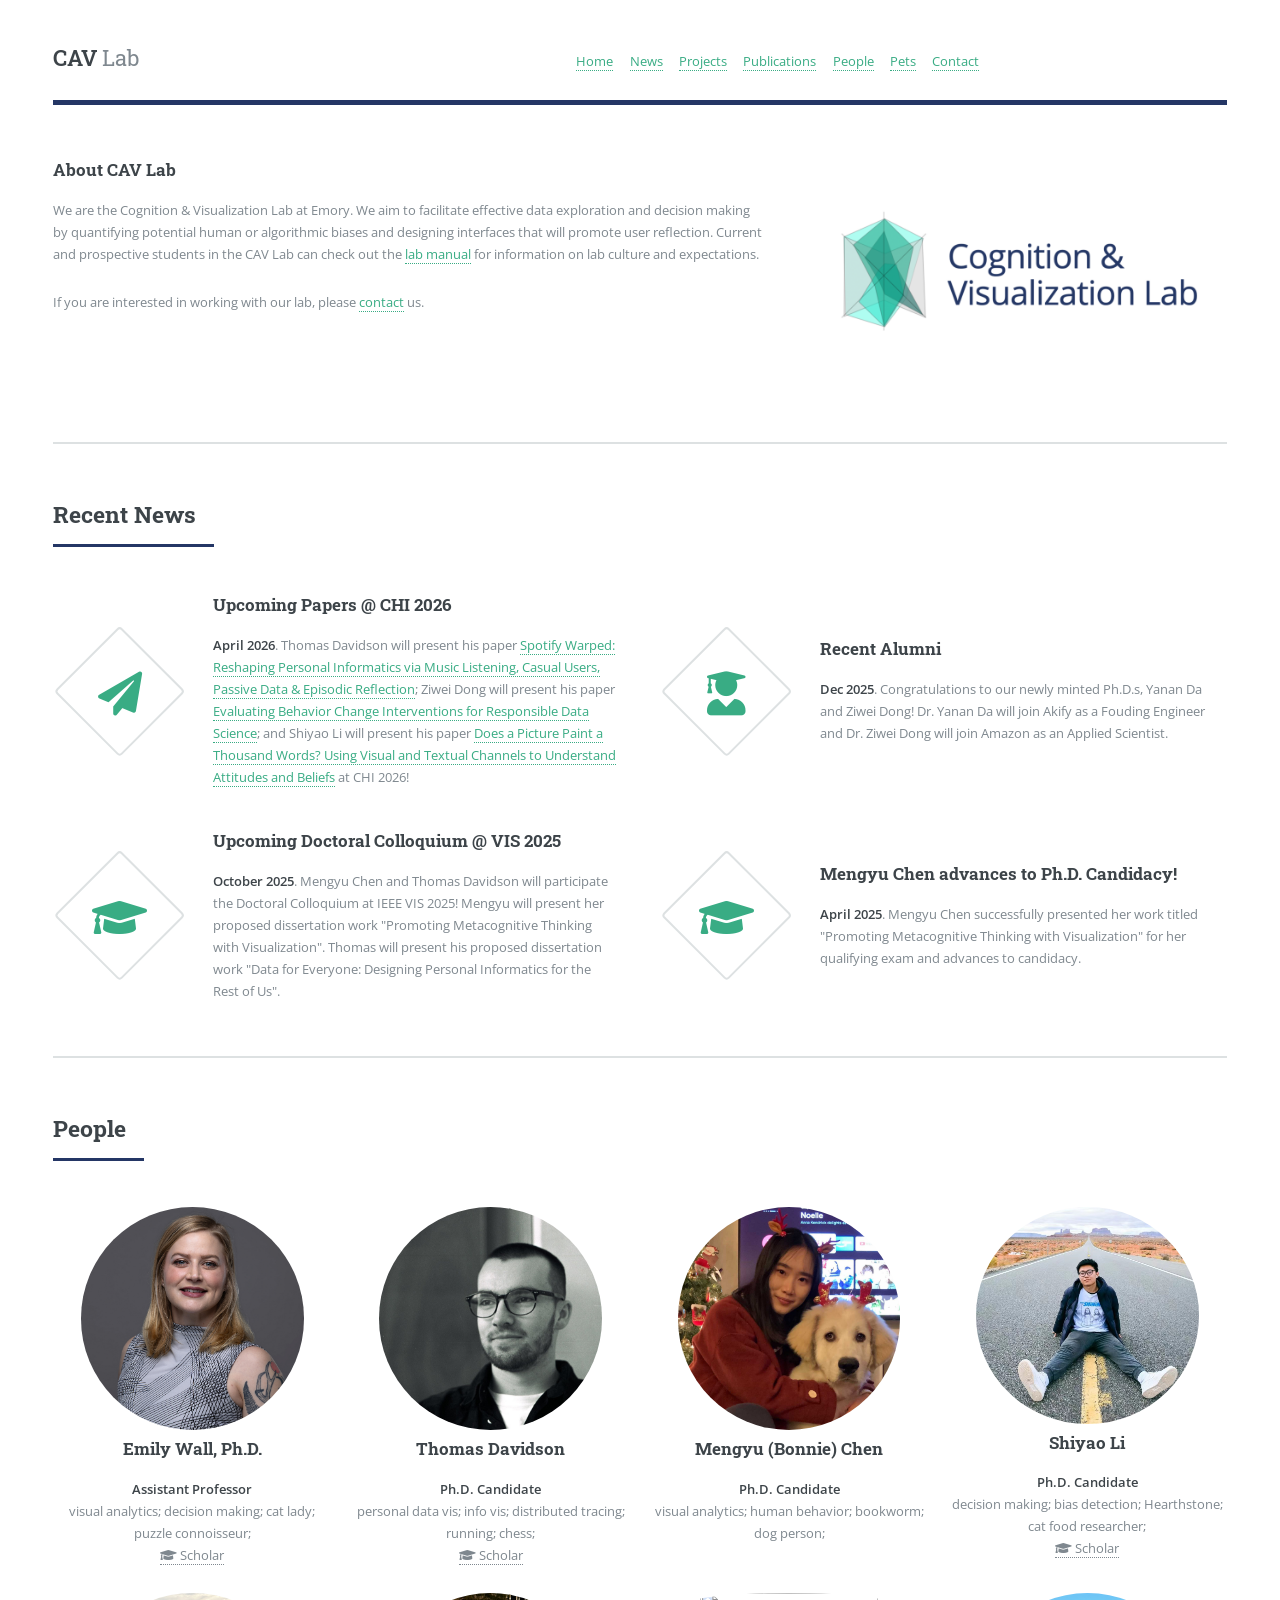
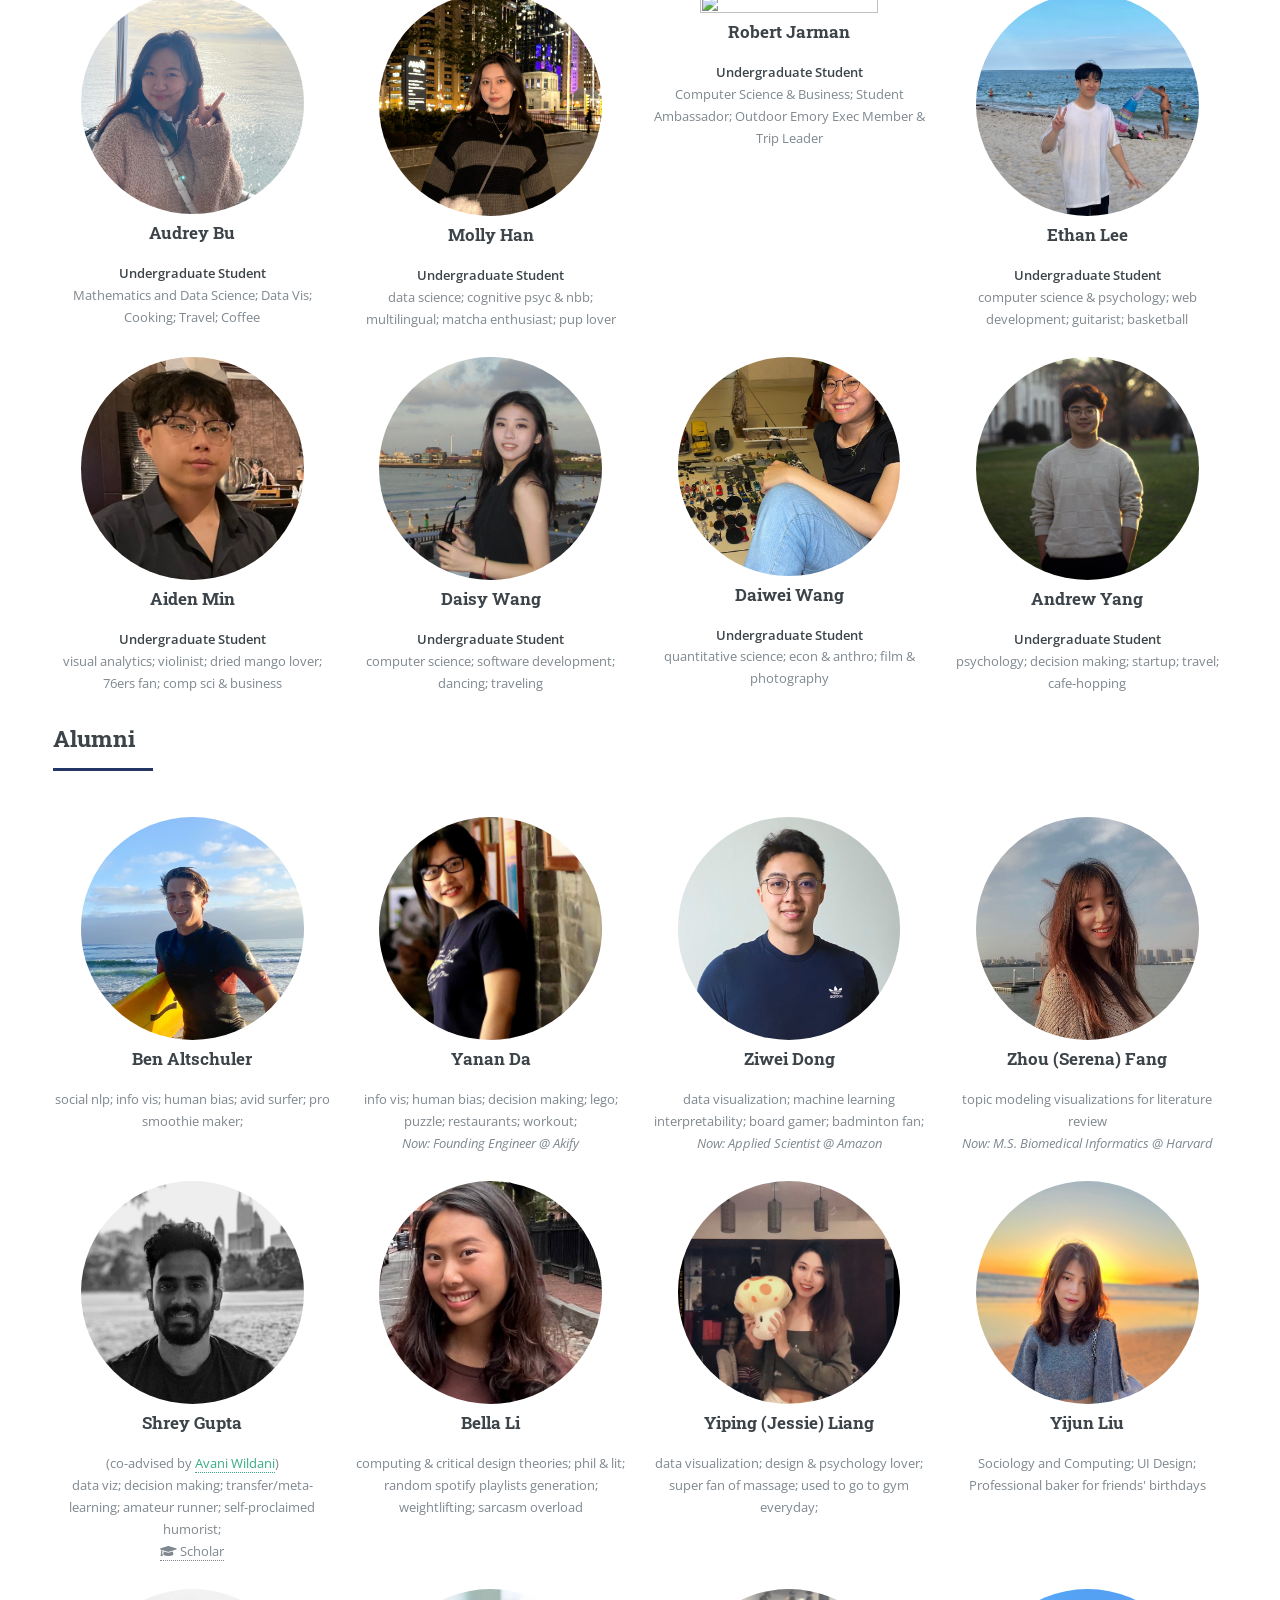
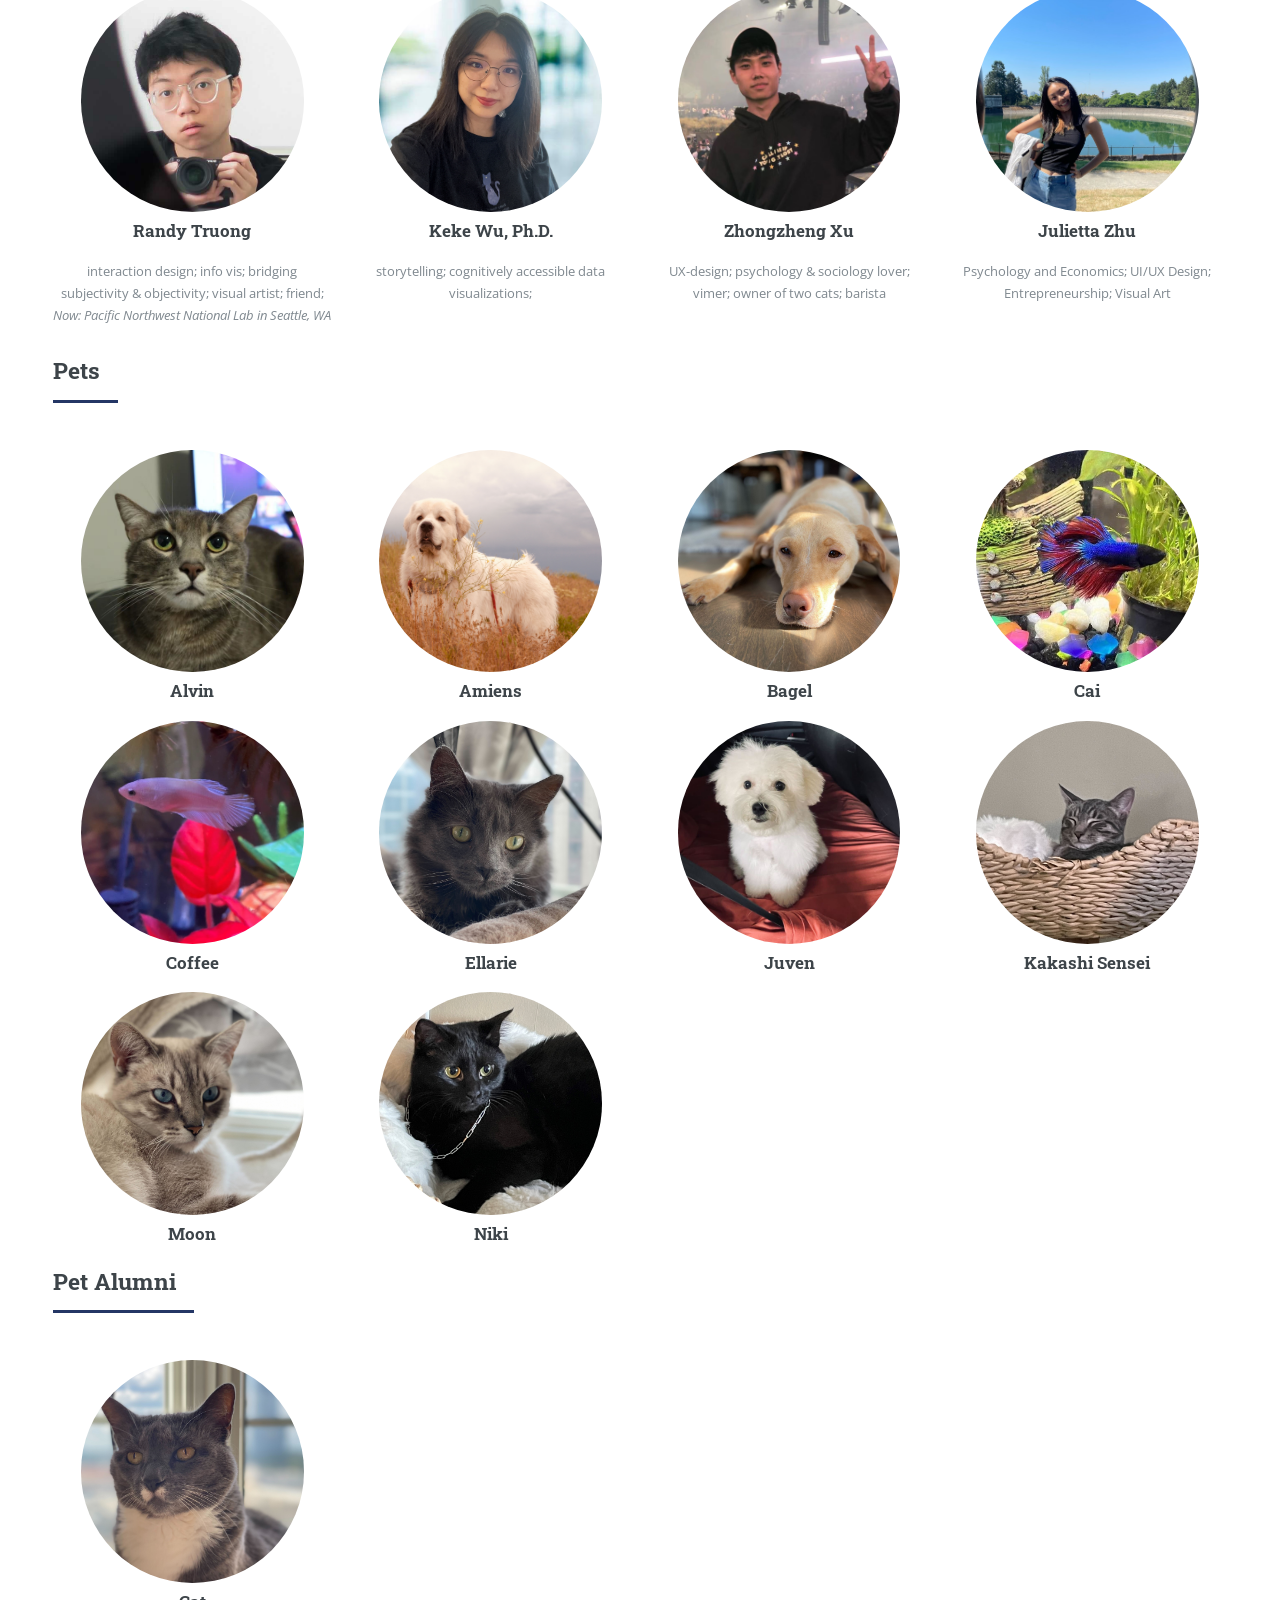
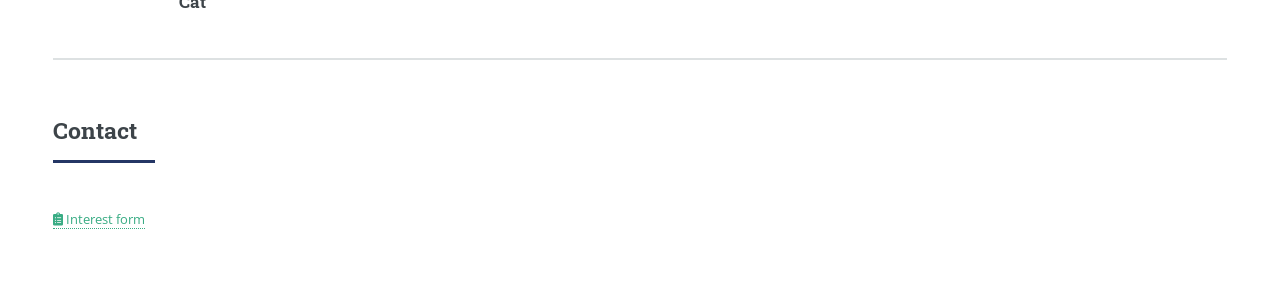
==== index.html @ 0f1957f9 "recent updates" ====
<!DOCTYPE HTML>
<!--
	Editorial by HTML5 UP
	html5up.net | @ajlkn
	Free for personal and commercial use under the CCA 3.0 license (html5up.net/license)
-->
<html>
	<head>
		<script async src="https://www.googletagmanager.com/gtag/js?id=G-MHBBVRYWT8"></script>
		<script>
		  window.dataLayer = window.dataLayer || [];
		  function gtag(){dataLayer.push(arguments);}
		  gtag('js', new Date());

		  gtag('config', 'G-MHBBVRYWT8');
		</script>
		<script>
		!function(t){if(window.ko)return;window.ko=[],["identify","track","removeListeners","open","on","off","qualify","ready"].forEach(function(t){ko[t]=function(){var n=[].slice.call(arguments);return n.unshift(t),ko.push(n),ko}});var n=document.createElement("script");n.async=!0,n.setAttribute("src","https://cdn.getkoala.com/v1/pk_434e294fee033a9db73b88bc42352b293347/sdk.js"),(document.body || document.head).appendChild(n)}();
		</script>
		<title>Cognition and Visualization (CAV) Lab</title>
		<meta charset="utf-8" />
		<meta name="viewport" content="width=device-width, initial-scale=1, user-scalable=no" />
		<link rel="stylesheet" href="assets/css/main.css" /> 
	</head>
	<body class="is-preload">

		<!-- Wrapper -->
			<div id="wrapper">

				<!-- Main -->
					<div id="main">
						<div class="inner">

							<!-- Header -->
								<header id="header">
									<div id="topwrapper2">
										<div><a href="https://cav-lab.github.io" class="logo"><strong>CAV</strong> Lab </a></div>
										<div><ul class="topnav">
											<li><a href="index.html">Home</a></li>
											<li><a href="#news">News</a></li>
											<li><a href="projects.html">Projects</a></li>
											<li><a href="publications.html">Publications</a></li>
											<li><a href="#people">People</a></li>
											<li><a href="#pets">Pets</a></li>
											<li><a href="#contact">Contact</a></li>
										</ul></div>
									</div>
								</header>

							<!-- Banner -->
								<section id="banner">
									<div class="content">
										<header>
											<h3 id="about_me">About CAV Lab</h3>
										</header>
										<p>We are the Cognition & Visualization Lab at Emory. We aim to facilitate effective data exploration and decision making by quantifying potential human or algorithmic biases and designing interfaces that will promote user reflection. Current and prospective students in the CAV Lab can check out the <a href="lab_manual.html">lab manual</a> for information on lab culture and expectations.</p>
										<p>If you are interested in working with our lab, please <a href="#contact">contact</a> us.</p>
										<!--<ul class="actions">
											<li><a href="#" class="button big">Learn More</a></li>
										</ul>-->
									</div>
									<span class="image object">
										<img src="media/images/cav.png" alt="CAV Lab Logo"/>
									</span>
								</section>
								
								<!-- Section -->
								<section>
									<header class="major">
										<h2 id="news">Recent News</h2>
									</header>

									
									<div class="features">

										<article>
											<span class="icon solid fa-paper-plane"></span>
											<div class="content">
												<h3>Upcoming Papers @ CHI 2026</h3>
												<p><b>April 2026</b>. Thomas Davidson will present his paper <a href="media/papers/SpotifyCHI26.pdf">Spotify Warped: Reshaping Personal Informatics via Music Listening, Casual Users, Passive Data & Episodic Reflection</a>; Ziwei Dong will present his paper <a href="media/papers/BCInterventionCHI26.pdf">Evaluating Behavior Change Interventions for Responsible Data Science</a>; and Shiyao Li will present his paper <a href="media/papers/BeliefsCHI26.pdf">Does a Picture Paint a Thousand Words? Using Visual and Textual Channels to Understand Attitudes and Beliefs</a> at CHI 2026!</p>
											</div>
										</article>

										<article>
											<span class="icon solid fa-user-graduate"></span>
											<div class="content">
												<h3>Recent Alumni</h3>
												<p><b>Dec 2025</b>. Congratulations to our newly minted Ph.D.s, Yanan Da and Ziwei Dong! Dr. Yanan Da will join Akify as a Fouding Engineer and Dr. Ziwei Dong will join Amazon as an Applied Scientist.</p>
											</div>
										</article>
							
										<article>
											<span class="icon solid fa-graduation-cap"></span>
											<div class="content">
												<h3>Upcoming Doctoral Colloquium @ VIS 2025</h3>
												<p><b>October 2025</b>. Mengyu Chen and Thomas Davidson will participate the Doctoral Colloquium at IEEE VIS 2025! Mengyu will present her proposed dissertation work "Promoting Metacognitive Thinking with Visualization". Thomas will present his proposed dissertation work "Data for Everyone: Designing Personal Informatics for the Rest of Us".</p>
											</div>
										</article>

										<article>
											<span class="icon solid fa-graduation-cap"></span>
											<div class="content">
												<h3>Mengyu Chen advances to Ph.D. Candidacy!</h3>
												<p><b>April 2025</b>. Mengyu Chen successfully presented her work titled "Promoting Metacognitive Thinking with Visualization" for her qualifying exam and advances to candidacy.</p>
											</div>
										</article>

							

										<!-- <article>
											<span class="icon solid fa-paper-plane"></span>
											<div class="content">
												<h3>Upcoming Paper @ CHI 2025</h3>
												<p><b>April 2025</b>. Mengyu Chen will present her paper <a href="media/papers/MetacognitionCHI25.pdf">A Novel Lens on Metacognition in Visualization</a> and Shiyao Li will present his paper <a href="media/papers/ConfirmationBiasCHI25.pdf">Confirmation Bias: The Double-Edged Sword of Data Facts in Visual Data Communication</a> at CHI 2025!</p>
											</div>
										</article> -->

										<!-- <article></article>
											<span class="icon solid fa-paper-plane"></span>
											<div class="content">
												<h3>Upcoming Papers @ VIS 2024</h3>
												<p><b>October 2024</b>. Mengyu Chen will present her paper <a href="media/papers/DKEVIS24.pdf">Unmasking Dunning-Kruger Effect in Visual Reasoning & Judgment</a> and Zhongzheng Xu will present his paper <a href="media/papers/LLMTasksVISSHORT24.pdf">Exploring the Capability of LLMs in Performing Low-Level Visual Analytic
													Tasks on SVG Data Visualizations</a> at IEEE VIS 2024!</p>
											</div>
										</article> -->

										<!-- <article>
											<span class="icon solid fa-graduation-cap"></span>
											<div class="content">
												<h3>Shiyao Li advances to Ph.D. Candidacy!</h3>
												<p><b>April 2024</b>. Shiyao Li successfully presented his work titled "Does a Picture Paint a Thousand Words? Using Visual and Verbal Channels to Elicit Mental Constructs" for his qualifying exam and advances to candidacy.</p>
											</div>
										</article>

										<article>
											<span class="icon solid fa-award"></span>
											<div class="content">
												<h3>CRA Outstanding Undergraduate Research Awards</h3>
												<p><b>January 2024</b>.								
													Congratulations to Audrey Bu for receiving an honorable mention for the
													<a href="https://cra.org/crn/2024/01/outstanding-undergraduate-research-awards-winners-announcement/">CRA Outstanding Undergraduate Research Awards</a>.
												</p>
												
											</div>
										</article> -->
										<!-- <article>
											<span class="icon solid fa-users"></span>
											<div class="content">
												<h3>Upcoming Panels @ VIS 2023</h3>
												<p><b>October 2023</b>.  <a href="https://emilywall.github.io">Dr. Wall</a> will be participating in two <a href="https://ieeevis.org/year/2023/info/panels">panels</a> at IEEE VIS 2023 in Melbourne. 
													She will be a moderator for the panel <b>Establishing and Thriving in an Academic Career</b> taking place on Wednesday morning, 
													and she will be a panelist for <b>What is a Visual Analytics contribution, and how is it changing?</b> on Wednesday afternoon.
												</p>
												
											</div>
										</article>
										
										<article>
											<span class="icon solid fa-copy"></span>
											<div class="content">
												<h3>Upcoming Paper @ VIS 2023</h3>
												<p><b>October 2023</b>. <a href="https://tjd45.github.io">Thomas Davidson</a> will present his paper <a href="media/papers/DistributedTracingTVCG2023.pdf">A Qualitative Interview Study of Distributed Tracing Visualisation: A Characterisation of Challenges and Opportunities</a>,
													Zhongzheng Xu will present his paper <a href="media/papers/VysicalVIS23.pdf">Let’s Get Vysical: Perceptual Accuracy in Visual & Tactile Encodings</a>,
													and <a href="https://yananda93.github.io/">Yanan Da</a> will present her workshop paper  <a href="media/papers/LORBiasVIS4GOOD23.pdf">Visual Salience to Mitigate Gender Bias in LORs</a>  at IEEE VIS 2023 in Melbourne!
													
											</div>
										</article> -->
										<!-- <article>
											<span class="icon solid fa-paper-plane"></span>
											<div class="content">
												<h3>Poster Presented @ EuroVIS 2023</h3>
												<p><b>June 2023</b>. Project iMuse: Popular Lyrics in Popular Songs a course project from the Information Visualization course was presented at EuroVIS 2023 by Jack Antsey, an Emory undergraduate.</p>
											</div>
										</article> -->
										<!-- <article>
											<span class="icon solid fa-graduation-cap"></span>
											<div class="content">
												<h3>Incoming student!</h3>
												<p><b>August 2023</b>.  <a href="https://tjd45.github.io">Thomas Davidson</a> will join Emory as a Ph.D. student this Fall, transferring from the <a href="https://www.mpi-sws.org">Max Planck Institute for Software Systems</a> in Germany.</p>
											</div>
										</article> -->
										<!-- <article>
											<span class="icon solid fa-copy"></span>
											<div class="content">
												<h3>Upcoming Paper @ EuroVIS 2023</h3>
												<p><b>May 2023</b>. <a href="media/papers/BeliefPersistenceEUROVIS23.pdf">Belief Decay or Persistence? A Mixed-Method Study on Belief Movement Over Time
												</a> will be presented at EuroVIS 2023 after being accepted to the Computer Graphics Forum. Congratulations to Emory student <a href="https://shrey-gupta.github.io/">Shrey Gupta</a> on this collaboration with <a href="https://www.karduni.com/">Alireza Karduni</a> </p>
											</div>
										</article>
										<article>
											<span class="icon solid fa-briefcase"></span>
											<div class="content">
												<h3>Summer Internships</h3>
												<p><b>May 2023</b>.  Good luck to Yanan Da (National Renewable Energy Lab) and Ziwei Dong (Amazon) on their internships over the summer.</p>
											</div>
										</article> -->
										<!-- <article>
											<span class="icon solid fa-graduation-cap"></span>
											<div class="content">
												<h3>Graduating Undergraduates!</h3>
												<p><b>May 2023</b>.  Congratulations to graduating students Ben Altschuler, Randy Truong, and Zhongzheng Xu.</p>
											</div>
										</article> -->
										<!-- <article>
											<span class="icon solid fa-paper-plane"></span>
											<div class="content">
												<h3>Upcoming Paper @ VIS 2023</h3>
												<p><b>March 2023</b>. <a href="media/papers/DistributedTracingTVCG2023.pdf">A Qualitative Interview Study of Distributed Tracing Visualisation: A Characterisation of Challenges and Opportunities</a> will be presented at VIS 2023 by incoming Emory PhD Student and current visiting researcher <a href="https://tjd45.gihub.io">Thomas Davidson</a> after acceptance of this paper with his previous supervisor <a href="https://people.mpi-sws.org/~jcmace/">Jonathan Mace</a> to TVCG.</p>
											</div>
										</article> -->
										<!-- <article>
											<span class="icon solid fa-graduation-cap"></span>
											<div class="content">
												<h3>Incoming student!</h3>
												<p><b>August 2022</b>.  Mengyu (Bonnie) Chen will join Emory as a Ph.D. student this Fall.</p>
											</div>
										</article> -->
										<!-- <article>
											<span class="icon solid fa-graduation-cap"></span>
											<div class="content">
												<h3>Ziwei Dong advances to Ph.D. Candidacy!</h3>
												<p><b>July 2022</b>. Ziwei Dong successfully presented his work titled "PREFAIR: A Visual Analytic Approach to Model Fairness in ML Pre-Processing" for his qualifying exam and advances to candidacy.</p>
											</div>
										</article> -->
										<!-- <article>
											<span class="icon solid fa-paper-plane"></span>
											<div class="content">
												<h3>Upcoming Paper @ EuroVIS 2022</h3>
												<p><b>June 2022</b>. <a href="https://emilywall.github.io/media/papers/VIBEEuroVis22.pdf">VIBE: A Design Space for VIsual Belief Elicitation in Data Journalism</a> will be presented at EuroVIS 2022 by Shambhavi Mahajan, incoming Emory Ph.D. student Bonnie Chen, <a href="https://www.karduni.com">Alireza Karduni (Northwestern)</a>, and <a href="https://pages.cs.wisc.edu/~yeaseulkim/">Yea-Seul Kim (U. Wisconsin)</a>.</p>
											</div>
										</article>
										<article>
											<span class="icon solid fa-graduation-cap"></span>
											<div class="content">
												<h3>Shrey Gupta advances to Ph.D. Candidacy!</h3>
												<p><b>May 2022</b>. Shrey Gupta successfully presented his work titled "Boosting For Regression Transfer via Importance Sampling" for his qualifying exam and advances to candidacy.</p>
											</div>
										</article>
										<article>
											<span class="icon solid fa-graduation-cap"></span>
											<div class="content">
												<h3>Yanan advances to Ph.D. Candidacy!</h3>
												<p><b>April 2022</b>. Yanan Da successfully presented her work titled "RUTABAGA: A Visual Analytic Approach for Bias Aware Graduate Admissions" for her qualifying exam and advances to candidacy.</p>
											</div>
										</article>
										<article>
											<span class="icon solid fa-copy"></span>
											<div class="content">
												<h3>3 Upcoming Papers @ VIS 2021</h3>
												<p><b>October 2021</b>. Three papers to be presented at VIS 2021, including (1) a series of experiments on the effectiveness of interaction traces for mitigating bias (<a href="media/papers/LRGVIS21.pdf">Left, Right, and Gender</a>), (2) the expanded system from those experiments (<a href="media/papers/LumosVIS21.pdf">Lumos</a>), and (3) an interactive transformer-based literature review system (<a href="media/papers/VitaLITyVIS21.pdf">VitaLITy</a>).</p><!-- Play it back <a href="https://youtu.be/LTGzCvhv05M">here</a>.</p>-->
											<!-- </div>
										</article> --> 
										<!--<article>
											<span class="icon solid fa-signal"></span>
											<div class="content">
												<h3>TREX Workshop @ VIS 2021</h3>
												<p><b>October 2021</b>. Returning for the second annual workshop on <a href="https://trexvis.github.io/Workshop2021/index.html">TRust and EXpertise in Visual Analytics (TREX)</a> at <a href="http://ieeevis.org/year/2021/welcome">IEEE VIS</a>. Follow us on Twitter <a href="https://twitter.com/TrexInVIS">@TrexInVIS</a> for the latest!</p
											</div>
										</article>-->
									</div>
								</section>



								<section>
									<div class="content">
										<header class="major">
											<h2 id="people">People</h2>
										</header>
										<div class="row">
											<div class="col-3 col-12-medium">
												<center>
													<img src="media/images/emily.jpg" class="people" alt="" />
													<a href="https://emilywall.github.io"><h3>Emily Wall, Ph.D.</h3></a>
													<p>
														<b>Assistant Professor</b><br>
														visual analytics; decision making; cat lady; puzzle connoisseur;<br>
														<a href="https://scholar.google.com/citations?user=YfcphqMAAAAJ&hl=en" class="chill"><i class="icon fa fa-graduation-cap"></i> Scholar</a>
													</p>
												</center>
											</div>
											<div class="col-3 col-12-medium">
												<center>
													<img src="media/images/thomas.jpg" class="people" alt="" />
													<a href="https://tjd45.github.io"><h3>Thomas Davidson</h3></a>
													<p>
														<b>Ph.D. Candidate</b><br>
														personal data vis; info vis; distributed tracing; running; <a href="https://www.chess.com/member/elephantandlongcastle" target="_blank" rel="noopener noreferrer" style="color:inherit;text-decoration:none;border-bottom:0">ch</a><a href="https://lichess.org/@/tdavidso" target="_blank" rel="noopener noreferrer" style="color:inherit;text-decoration:none;border-bottom:0">ess</a>;<br>
														<a href="https://scholar.google.com/citations?user=e8qR-l8AAAAJ&hl=en" class="chill"><i class="icon fa fa-graduation-cap"></i> Scholar</a>
													</p>
												</center>
											</div>									
											<div class="col-3 col-12-medium">
												<center>
													<img src="media/images/mengyu.jpg" class="people" alt="" />
													<a href=""><h3>Mengyu (Bonnie) Chen</h3></a>
													<p>
														<b>Ph.D. Candidate</b><br>
														visual analytics; human behavior; bookworm; dog person;<br>
														<!--<a href="https://scholar.google.com/citations?user=BItXMD4AAAAJ&hl=en&inst=15365353816232672843" class="chill"><i class="icon fa fa-graduation-cap"></i> Scholar</a>-->
													</p>
												</center>
											</div>
											<div class="col-3 col-12-medium">
												<center>
													<img src="media/images/shiyao.jpg" class="people" alt="" />
													<a href="https://shiyaol.github.io/"><h3>Shiyao Li</h3></a>
													<p>
														<b>Ph.D. Candidate</b><br>
														decision making; bias detection; Hearthstone; cat food researcher;<br>
														<a href="https://scholar.google.com/citations?user=3r3ygUIAAAAJ&hl=en" class="chill"><i class="icon fa fa-graduation-cap"></i> Scholar</a>
													</p>
												</center>
											</div>
											<div class="col-3 col-12-medium">
												<center>
													<img src="media/images/audrey.jpg" class="people" alt="" />
													<a href=""><h3>Audrey Bu</h3></a>
													<p>
														<b>Undergraduate Student</b><br>
														Mathematics and Data Science; Data Vis; Cooking; Travel; Coffee<br>
														
													</p>
												</center>
											</div>
											<div class="col-3 col-12-medium">
												<center>
													<img src="media/images/molly.jpg" class="people" alt="" />
													<a href=""><h3>Molly Han</h3></a>
													<p>
														<b>Undergraduate Student</b><br>
														data science; cognitive psyc & nbb; multilingual; matcha enthusiast; pup lover<br>
														
													</p>
												</center>
											</div>
											<div class="col-3 col-12-medium">
												<center>
													<img src="media/images/robert.jpg" class="people" alt="" />
													<a href=""><h3>Robert Jarman</h3></a>
													<p>
														<b>Undergraduate Student</b><br>
														Computer Science & Business; Student Ambassador; Outdoor Emory Exec Member & Trip Leader<br>
														
													</p>
												</center>
											</div>
											<div class="col-3 col-12-medium">
												<center>
													<img src="media/images/ethan.jpg" class="people" alt="" />
													<a href=""><h3>Ethan Lee</h3></a>
													<p>
														<b>Undergraduate Student</b><br>
														computer science & psychology; web development; guitarist; basketball<br>
														
													</p>
												</center>
											</div>

											<div class="col-3 col-12-medium">
												<center>
													<img src="media/images/aiden.jpg" class="people" alt="" />
													<a href=""><h3>Aiden Min</h3></a>
													<p>
														<b>Undergraduate Student</b><br>
														visual analytics; violinist; dried mango lover; 76ers fan; comp sci & business<br>
														
													</p>
												</center>
											</div>
											<div class="col-3 col-12-medium">
												<center>
													<img src="media/images/daisy.jpg" class="people" alt="" />
													<a href=""><h3>Daisy Wang</h3></a>
													<p>
														<b>Undergraduate Student</b><br>
														computer science; software development; dancing; traveling<br>
														
													</p>
												</center>
											</div>
											<div class="col-3 col-12-medium">
												<center>
													<img src="media/images/daiwei.jpg" class="people" alt="" />
													<a href=""><h3>Daiwei Wang</h3></a>
													<p>
														<b>Undergraduate Student</b><br>
														quantitative science; econ & anthro; film & photography<br>
														
													</p>
												</center>
											</div>
											<div class="col-3 col-12-medium">
												<center>
													<img src="media/images/andrew.png" class="people" alt="" />
													<a href=""><h3>Andrew Yang</h3></a>
													<p>
														<b>Undergraduate Student</b><br>
														psychology; decision making; startup; travel; cafe-hopping<br>
														
													</p>
												</center>
											</div>



											
										</div>
										<header class="major">
											<h2 >Alumni</h2>
										</header>
										
										<div class="row">
											<div class="col-3 col-12-medium">
												<center>
													<img src="media/images/ben.jpg" class="people" alt="" />
													<a href=""><h3>Ben Altschuler</h3></a>
													<p>
														social nlp; info vis; human bias; avid surfer; pro smoothie maker;<br>													</p>
												</center>
											</div>
											<div class="col-3 col-12-medium">
												<center>
													<img src="media/images/yanan.jpg" class="people" alt="" />
													<a href="https://yananda93.github.io/"><h3>Yanan Da</h3></a>
													<p>
														info vis; human bias; decision making; lego; puzzle; restaurants; workout;<br>
														<i>Now: Founding Engineer @ Akify</i>
													</p>
												</center>
											</div>		
											<div class="col-3 col-12-medium">
												<center>
													<img src="media/images/ziwei.jpeg" class="people" alt="" />
													<a href="https://www.linkedin.com/in/ziwei-dong-8867a0152"><h3>Ziwei Dong</h3></a>
													<p>
														data visualization; machine learning interpretability; board gamer; badminton fan;
														<i>Now: Applied Scientist @ Amazon</i>
														<!--<br>
														<a href="https://scholar.google.com/citations?user=YfcphqMAAAAJ&hl=en" class="chill"><i class="icon fa fa-graduation-cap"></i> Scholar</a>-->
													</p>
												</center>
											</div>
											<div class="col-3 col-12-medium">
												<center>
													<img src="media/images/serena.jpg" class="people" alt="" />
													<a href="https://www.linkedin.com/in/serena-fang/"><h3>Zhou (Serena) Fang</h3></a>
													<p>
														<!-- <b>Alumni</b><br> -->
														<!--applications of visualization, NLP, data science; renaissance girl (love dancing, piano, painting, writing);-->
														topic modeling visualizations for literature review<br>
														<i>Now: M.S. Biomedical Informatics @ Harvard</i>
														<!--<a href="https://scholar.google.com/citations?user=BItXMD4AAAAJ&hl=en&inst=15365353816232672843" class="chill"><i class="icon fa fa-graduation-cap"></i> Scholar</a>-->
													</p>
												</center>
											</div>
											<div class="col-3 col-12-medium">
												<center>
													<img src="media/images/shrey.jpeg" class="people" alt="" />
													<a href="https://shrey-gupta.github.io/"><h3>Shrey Gupta</h3></a>
													<p>
														<!-- <b>Ph.D. Candidate</b><br> -->
														(co-advised by <a href="http://www.mathcs.emory.edu/~avani/">Avani Wildani</a>)<br>
														data viz; decision making; transfer/meta-learning; amateur runner; self-proclaimed humorist;<br>
														<a href="https://scholar.google.com/citations?user=BItXMD4AAAAJ&hl=en&inst=15365353816232672843" class="chill"><i class="icon fa fa-graduation-cap"></i> Scholar</a>
													</p>
												</center>
											</div>
											<div class="col-3 col-12-medium">
												<center>
													<img src="media/images/bella.jpg" class="people" alt="" />
													<a href=""><h3>Bella Li</h3></a>
													<p>
														computing & critical design theories; phil & lit; random spotify playlists generation; weightlifting; sarcasm overload<br>
														
													</p>
												</center>
											</div>
											<div class="col-3 col-12-medium">
												<center>
													<img src="media/images/jessie.jpg" class="people" alt="" />
													<a href=""><h3>Yiping (Jessie) Liang</h3></a>
													<p>
														<!-- <b>Undergraduate Student</b><br> -->
														data visualization; design & psychology lover; super fan of massage; used to go to gym everyday;<br>
														<!--<a href="https://scholar.google.com/citations?user=BItXMD4AAAAJ&hl=en&inst=15365353816232672843" class="chill"><i class="icon fa fa-graduation-cap"></i> Scholar</a>-->
													</p>
												</center>
											</div>
											<div class="col-3 col-12-medium">
												<center>
													<img src="media/images/yijun.jpg" class="people" alt="" />
													<a href=""><h3>Yijun Liu</h3></a>
													<p>								
														Sociology and Computing; UI Design; Professional baker for friends' birthdays<br>
													</p>
												</center>
											</div>




											<div class="col-3 col-12-medium">
												<center>
													<img src="media/images/randy.jpg" class="people" alt="" />
													<a href=""><h3>Randy Truong</h3></a>
													<p>
														interaction design; info vis; bridging subjectivity & objectivity; visual artist; friend;<br>
														<i>Now: Pacific Northwest National Lab in Seattle, WA</i>
														<!--<a href="https://scholar.google.com/citations?user=BItXMD4AAAAJ&hl=en&inst=15365353816232672843" class="chill"><i class="icon fa fa-graduation-cap"></i> Scholar</a>-->
													</p>
												</center>
											</div>
											<div class="col-3 col-12-medium">
												<center>
													<img src="media/images/keke.png" class="people" alt="" />
													<a href="https://www.kekewu.me/"><h3>Keke Wu, Ph.D.</h3></a>
													<p>
														storytelling; cognitively accessible data visualizations;
														<br>
													</p>
												</center>
											</div>
											<div class="col-3 col-12-medium">
												<center>
													<img src="media/images/zhongzheng.jpg" class="people" alt="" />
													<a href=""><h3>Zhongzheng Xu</h3></a>
													<p>
														UX-design; psychology & sociology lover; vimer; owner of two cats; barista<br>
														<!--<a href="https://scholar.google.com/citations?user=BItXMD4AAAAJ&hl=en&inst=15365353816232672843" class="chill"><i class="icon fa fa-graduation-cap"></i> Scholar</a>-->
													</p>
												</center>
											</div>
											<div class="col-3 col-12-medium">
												<center>
													<img src="media/images/julietta.jpg" class="people" alt="" />
													<a href=""><h3>Julietta Zhu</h3></a>
													<p>
														Psychology and Economics; UI/UX Design; Entrepreneurship; Visual Art<br>
														
													</p>
												</center>
											</div>
										</div>
										
										<header class="major">
											<h2 id="pets">Pets</h2>
										</header>
										<div class="row">
											<div class="col-3 col-12-medium">
												<center>
													<img src="media/images/alvin.jpg" class="people" alt="" 
													     style="cursor:pointer;"
														 title="This is Alvin! You can always find me near my food or on my way to food &#128526"
													/>
												    <h3>Alvin</h3></a>
												</center>
											</div>
											<div class="col-3 col-12-medium">
												<center>
													<img src="media/images/amiens.jpg" class="people" alt="" 
														 style="cursor:pointer;"
														 title="Hello from Amiens! My human name me after a French city name, Amiens, where they met and fell in love. My birthday is July 14th which is also French National Day. I'm a gentleman, never lost my temper even if I found cattish Juven stolen my food!"
													/>
												    <h3>Amiens</h3>
												</center>
											</div>
											<div class="col-3 col-12-medium">
												<center>
													<img src="media/images/bagel.jpg" class="people" alt="" />
												    <h3>Bagel</h3>
												</center>
											</div>
											<div class="col-3 col-12-medium">
												<center>
													<img src="media/images/cai.jpg" class="people" alt="" 
														 style="cursor:pointer;"
														 title="Hi! My name is Shan Cai but I go by Cai mostly. I am a full moon betta fish and just a few month old in human years. Unlike my sister Coffee, I am a picky eater who only chew on smaller pellets and rather stay hungry than eating anything larger than my mouth."
													/>
												    <h3>Cai</h3>
												</center>
											</div>										
											<div class="col-3 col-12-medium">
												<center>
													<img src="media/images/coffee.jpg" class="people" alt="" 
														 style="cursor:pointer;"
														 title="Hi this is coffee! I am a betta fish who was mistaken as a boy as a fry but grow into a strong girl now. I love to interact with human whenever they pass my tank and I will nibble on any food that is floating on the surface. I am younger than my brother Cai but I eat two times more daily. I believe I'll out grow him soon >_•"
													/>
												    <h3>Coffee</h3>
												</center>
											</div>
											<div class="col-3 col-12-medium">
												<center>
													<img src="media/images/ellarie.jpg" class="people" alt="" />
												    <h3>Ellarie</h3>
												</center>
											</div>
											<div class="col-3 col-12-medium">
												<center>
													<img src="media/images/juven.jpg" class="people" alt="" 
														 style="cursor:pointer;"
														 title="Hi, I'm Juven (June-eleven, the date my human got married). I'm a big fan of parkour and food. You can always find me near my brother Amiens's food bowl. I swear I didn't steal his food!"
													/>
												    <h3>Juven</h3>
												</center>
											</div>
											<div class="col-3 col-12-medium">
												<center>
													<img src="media/images/kakashi_sensei.jpg" class="people" alt="" />
												    <h3>Kakashi Sensei</h3>
												</center>
											</div>
											<div class="col-3 col-12-medium">
												<center>
													<img src="media/images/moon.jpg" class="people" alt="" />
												    <h3>Moon</h3>
												</center>
											</div>
											<div class="col-3 col-12-medium">
												<center>
													<img src="media/images/niki.jpg" class="people" alt="" />
												    <h3>Niki</h3>
												</center>
											</div>
										</div>

										<header class="major">
											<h2 id="pet alumni">Pet Alumni</h2>
										</header>
										<div class = "row">
											<div class="col-3 col-12-medium">
												<center>
													<img src="media/images/cat.jpg" class="people" alt="" />
												    <h3>Cat</h3>
												</center>
											</div>
										</div>
									</div>
								</section>



								<section>
									<header class="major">
										<h2 id="contact">Contact</h2>
									</header>
									
									<p><a href="https://forms.gle/nzp3r6pnr4xa1Xwu6"><i class="icon fa fa-clipboard-list"></i>  Interest form</a></p>
								</section>

						</div>
					</div>

			</div>

		<!-- Scripts -->
			<script src="assets/js/jquery.min.js"></script>
			<script src="assets/js/browser.min.js"></script>
			<script src="assets/js/breakpoints.min.js"></script>
			<script src="assets/js/util.js"></script>
			<script src="assets/js/main.js"></script>

	</body>
</html>
---- assets/css/main.css ----
@import url(fontawesome-all.min.css);
@import url("https://fonts.googleapis.com/css?family=Open+Sans:400,600,400italic,600italic|Roboto+Slab:400,700");
/*
	Editorial by HTML5 UP
	html5up.net | @ajlkn
	Free for personal and commercial use under the CCA 3.0 license (html5up.net/license)
*/
html, body, div, span, applet, object,
iframe, h1, h2, h3, h4, h5, h6, p, blockquote,
pre, a, abbr, acronym, address, big, cite,
code, del, dfn, em, img, ins, kbd, q, s, samp,
small, strike, strong, sub, sup, tt, var, b,
u, i, center, dl, dt, dd, ol, ul, li, fieldset,
form, label, legend, table, caption, tbody,
tfoot, thead, tr, th, td, article, aside,
canvas, details, embed, figure, figcaption,
footer, header, hgroup, menu, nav, output, ruby,
section, summary, time, mark, audio, video {
  margin: 0;
  padding: 0;
  border: 0;
  font-size: 100%;
  font: inherit;
  vertical-align: baseline; }

article, aside, details, figcaption, figure,
footer, header, hgroup, menu, nav, section {
  display: block; }

body {
  line-height: 1; }

ol, ul {
  list-style: none; }

.filename {
  background-color: lightgrey;
  padding: 4px;
  font-family: "Courier New";
  color: black;
}

.label-break {
  background-color: #5cb85c;
}

.label-hw {
  background-color: #d9534f;
}

.label-group {
  background-color: #f0ad4e;
}

.label-none {
  background-color: gray;
}

.label-opt {
  background-color: #5c5cb8;
}

.label-flex {
  background-color: #0493f2;
}

.label {
  display: inline;
  padding: .2em .6em .3em;
  font-size: 75%;
  font-weight: 700;
  line-height: 1;
  color: #fff;
  text-align: center;
  white-space: nowrap;
  vertical-align: baseline;
  border-radius: .25em;
}

blockquote, q {
  quotes: none; }
  blockquote:before, blockquote:after, q:before, q:after {
    content: '';
    content: none; }

table {
  border-collapse: collapse;
  border-spacing: 0; }

body {
  -webkit-text-size-adjust: none; }

.unsure {
  color: red;
  font-weight: bold;
}

mark {
  background-color: transparent;
  color: inherit; }

input::-moz-focus-inner {
  border: 0;
  padding: 0; }

input, select, textarea {
  -moz-appearance: none;
  -webkit-appearance: none;
  -ms-appearance: none;
  appearance: none; }

/* Basic */
@-ms-viewport {
  width: device-width; }

body {
  -ms-overflow-style: scrollbar; }

@media screen and (max-width: 480px) {
  html, body {
    min-width: 320px; } }

html {
  box-sizing: border-box; }

*, *:before, *:after {
  box-sizing: inherit; }

body {
  background: #ffffff; }
  body.is-preload *, body.is-preload *:before, body.is-preload *:after, body.is-resizing *, body.is-resizing *:before, body.is-resizing *:after {
    -moz-animation: none !important;
    -webkit-animation: none !important;
    -ms-animation: none !important;
    animation: none !important;
    -moz-transition: none !important;
    -webkit-transition: none !important;
    -ms-transition: none !important;
    transition: none !important; }

.gallery {
  position: relative;
  width: 30%;
  height: 30%;
}

.gallery button {
  position: absolute;
  left: -1em;
  bottom: -1em;
}

.gallery img {
      float: right;
      max-height: 30%;
      -moz-object-fit: contain;
      -webkit-object-fit: contain;
      -ms-object-fit: contain;
      object-fit: contain;
      -moz-object-position: center;
      -webkit-object-position: center;
      -ms-object-position: center;
      object-position: center;
      max-width: 30%; }

.people {
  box-sizing: border-box;
  max-width: 100%;
  max-height: 100%;
  width: 80%;
  height: 80%;
  border-radius: 50%;
 }

 .required {
  color: red;
  font-style: italic;
 }

 .optional, .updated {
  color: blue;
  font-style: italic;
 }

/* Type */
body, input, select, textarea {
  color: #7f888f;
  font-family: "Open Sans", sans-serif;
  font-size: 13pt;
  font-weight: 400;
  line-height: 1.65; }
  @media screen and (max-width: 1680px) {
    body, input, select, textarea {
      font-size: 11pt; } }
  @media screen and (max-width: 1280px) {
    body, input, select, textarea {
      font-size: 10pt; } }
  @media screen and (max-width: 360px) {
    body, input, select, textarea {
      font-size: 9pt; } }

a {
  -moz-transition: color 0.2s ease-in-out, border-bottom-color 0.2s ease-in-out;
  -webkit-transition: color 0.2s ease-in-out, border-bottom-color 0.2s ease-in-out;
  -ms-transition: color 0.2s ease-in-out, border-bottom-color 0.2s ease-in-out;
  transition: color 0.2s ease-in-out, border-bottom-color 0.2s ease-in-out;
  border-bottom: dotted 1px;
  color: #39ac84;
  text-decoration: none; }
  a:hover {
    border-bottom-color: #39ac84;
    color: #39ac84 !important; }
    a:hover strong {
      color: inherit; }

.chill {
  -moz-transition: color 0.2s ease-in-out, border-bottom-color 0.2s ease-in-out;
  -webkit-transition: color 0.2s ease-in-out, border-bottom-color 0.2s ease-in-out;
  -ms-transition: color 0.2s ease-in-out, border-bottom-color 0.2s ease-in-out;
  transition: color 0.2s ease-in-out, border-bottom-color 0.2s ease-in-out;
  border-bottom: dotted 1px;
  color: #7f888f;
  text-decoration: none; }
  a:hover {
    border-bottom-color: #39ac84;
    color: #39ac84 !important; }
    a:hover strong {
      color: #39ac84; }      

strong, b {
  color: #3d4449;
  font-weight: 600; }

em, i {
  font-style: italic; }

p {
  margin: 0 0 2em 0; }

h1, h2, h3, h4, h5, h6 {
  color: #3d4449;
  font-family: "Roboto Slab", serif;
  font-weight: 700;
  line-height: 1.5;
  margin: 0 0 1em 0; }
  h1 a, h2 a, h3 a, h4 a, h5 a, h6 a {
    color: inherit;
    text-decoration: none;
    border-bottom: 0; }

h1 {
  font-size: 4em;
  margin: 0 0 0.5em 0;
  line-height: 1.3; }

h2 {
  font-size: 1.75em; }

h3 {
  font-size: 1.25em; }

h4 {
  font-size: 1.1em; }

h5 {
  font-size: 0.9em; }

h6 {
  font-size: 0.7em; }

@media screen and (max-width: 1680px) {
  h1 {
    font-size: 3.5em; } }

@media screen and (max-width: 980px) {
  h1 {
    font-size: 3.25em; } }

@media screen and (max-width: 736px) {
  h1 {
    font-size: 2em;
    line-height: 1.4; }
  h2 {
    font-size: 1.5em; } }

sub {
  font-size: 0.8em;
  position: relative;
  top: 0.5em; }

sup {
  font-size: 0.8em;
  position: relative;
  top: -0.5em; }

blockquote {
  border-left: solid 3px rgba(210, 215, 217, 0.75);
  font-style: italic;
  margin: 0 0 2em 0;
  padding: 0.5em 0 0.5em 2em; }

code {
  background: rgba(230, 235, 237, 0.25);
  border-radius: 0.375em;
  border: solid 1px rgba(210, 215, 217, 0.75);
  font-family: "Courier New", monospace;
  font-size: 0.9em;
  margin: 0 0.25em;
  padding: 0.25em 0.65em; }

pre {
  -webkit-overflow-scrolling: touch;
  font-family: "Courier New", monospace;
  font-size: 0.9em;
  margin: 0 0 2em 0; }
  pre code {
    display: block;
    line-height: 1.75;
    padding: 1em 1.5em;
    overflow-x: auto; }

hr {
  border: 0;
  border-bottom: solid 2px rgba(210, 215, 217, 0.75);
  margin: 1em 0; }
  hr.major {
    margin: 2em 0; }
  hr.minor {
    border-bottom: solid 1px rgba(210, 215, 217, 0.75);
    margin: 1em 1em;
  }

.align-left {
  text-align: left; }

.align-center {
  text-align: center; }

.align-right {
  text-align: right; }

/* Row */
.row {
  display: flex;
  flex-wrap: wrap;
  box-sizing: border-box;
  align-items: stretch; }
  .row > * {
    box-sizing: border-box; }
  .row.gtr-uniform > * > :last-child {
    margin-bottom: 0; }
  .row.aln-left {
    justify-content: flex-start; }
  .row.aln-center {
    justify-content: center; }
  .row.aln-right {
    justify-content: flex-end; }
  .row.aln-top {
    align-items: flex-start; }
  .row.aln-middle {
    align-items: center; }
  .row.aln-bottom {
    align-items: flex-end; }
  .row > .imp {
    order: -1; }
  .row > .col-1 {
    width: 8.33333%; }
  .row > .off-1 {
    margin-left: 8.33333%; }
  .row > .col-2 {
    width: 16.66667%; }
  .row > .off-2 {
    margin-left: 16.66667%; }
  .row > .col-3 {
    width: 25%; }
  .row > .off-3 {
    margin-left: 25%; }
  .row > .col-4 {
    width: 33.33333%; }
  .row > .off-4 {
    margin-left: 33.33333%; }
  .row > .col-5 {
    width: 41.66667%; }
  .row > .off-5 {
    margin-left: 41.66667%; }
  .row > .col-6 {
    width: 50%; }
  .row > .off-6 {
    margin-left: 50%; }
  .row > .col-7 {
    width: 58.33333%; }
  .row > .off-7 {
    margin-left: 58.33333%; }
  .row > .col-8 {
    width: 66.66667%; }
  .row > .off-8 {
    margin-left: 66.66667%; }
  .row > .col-9 {
    width: 75%; }
  .row > .off-9 {
    margin-left: 75%; }
  .row > .col-10 {
    width: 83.33333%; }
  .row > .off-10 {
    margin-left: 83.33333%; }
  .row > .col-11 {
    width: 91.66667%; }
  .row > .off-11 {
    margin-left: 91.66667%; }
  .row > .col-12 {
    width: 100%; }
  .row > .off-12 {
    margin-left: 100%; }
  .row.gtr-0 {
    margin-top: 0;
    margin-left: 0em; }
    .row.gtr-0 > * {
      padding: 0 0 0 0em; }
    .row.gtr-0.gtr-uniform {
      margin-top: 0em; }
      .row.gtr-0.gtr-uniform > * {
        padding-top: 0em; }
  .row.gtr-25 {
    margin-top: 0;
    margin-left: -0.375em; }
    .row.gtr-25 > * {
      padding: 0 0 0 0.375em; }
    .row.gtr-25.gtr-uniform {
      margin-top: -0.375em; }
      .row.gtr-25.gtr-uniform > * {
        padding-top: 0.375em; }
  .row.gtr-50 {
    margin-top: 0;
    margin-left: -0.75em; }
    .row.gtr-50 > * {
      padding: 0 0 0 0.75em; }
    .row.gtr-50.gtr-uniform {
      margin-top: -0.75em; }
      .row.gtr-50.gtr-uniform > * {
        padding-top: 0.75em; }
  .row {
    margin-top: 0;
    margin-left: -1.5em; }
    .row > * {
      padding: 0 0 0 1.5em; }
    .row.gtr-uniform {
      margin-top: -1.5em; }
      .row.gtr-uniform > * {
        padding-top: 1.5em; }
  .row.gtr-150 {
    margin-top: 0;
    margin-left: -2.25em; }
    .row.gtr-150 > * {
      padding: 0 0 0 2.25em; }
    .row.gtr-150.gtr-uniform {
      margin-top: -2.25em; }
      .row.gtr-150.gtr-uniform > * {
        padding-top: 2.25em; }
  .row.gtr-200 {
    margin-top: 0;
    margin-left: -3em; }
    .row.gtr-200 > * {
      padding: 0 0 0 3em; }
    .row.gtr-200.gtr-uniform {
      margin-top: -3em; }
      .row.gtr-200.gtr-uniform > * {
        padding-top: 3em; }
  @media screen and (max-width: 1680px) {
    .row {
      display: flex;
      flex-wrap: wrap;
      box-sizing: border-box;
      align-items: stretch; }
      .row > * {
        box-sizing: border-box; }
      .row.gtr-uniform > * > :last-child {
        margin-bottom: 0; }
      .row.aln-left {
        justify-content: flex-start; }
      .row.aln-center {
        justify-content: center; }
      .row.aln-right {
        justify-content: flex-end; }
      .row.aln-top {
        align-items: flex-start; }
      .row.aln-middle {
        align-items: center; }
      .row.aln-bottom {
        align-items: flex-end; }
      .row > .imp-xlarge {
        order: -1; }
      .row > .col-1-xlarge {
        width: 8.33333%; }
      .row > .off-1-xlarge {
        margin-left: 8.33333%; }
      .row > .col-2-xlarge {
        width: 16.66667%; }
      .row > .off-2-xlarge {
        margin-left: 16.66667%; }
      .row > .col-3-xlarge {
        width: 25%; }
      .row > .off-3-xlarge {
        margin-left: 25%; }
      .row > .col-4-xlarge {
        width: 33.33333%; }
      .row > .off-4-xlarge {
        margin-left: 33.33333%; }
      .row > .col-5-xlarge {
        width: 41.66667%; }
      .row > .off-5-xlarge {
        margin-left: 41.66667%; }
      .row > .col-6-xlarge {
        width: 50%; }
      .row > .off-6-xlarge {
        margin-left: 50%; }
      .row > .col-7-xlarge {
        width: 58.33333%; }
      .row > .off-7-xlarge {
        margin-left: 58.33333%; }
      .row > .col-8-xlarge {
        width: 66.66667%; }
      .row > .off-8-xlarge {
        margin-left: 66.66667%; }
      .row > .col-9-xlarge {
        width: 75%; }
      .row > .off-9-xlarge {
        margin-left: 75%; }
      .row > .col-10-xlarge {
        width: 83.33333%; }
      .row > .off-10-xlarge {
        margin-left: 83.33333%; }
      .row > .col-11-xlarge {
        width: 91.66667%; }
      .row > .off-11-xlarge {
        margin-left: 91.66667%; }
      .row > .col-12-xlarge {
        width: 100%; }
      .row > .off-12-xlarge {
        margin-left: 100%; }
      .row.gtr-0 {
        margin-top: 0;
        margin-left: 0em; }
        .row.gtr-0 > * {
          padding: 0 0 0 0em; }
        .row.gtr-0.gtr-uniform {
          margin-top: 0em; }
          .row.gtr-0.gtr-uniform > * {
            padding-top: 0em; }
      .row.gtr-25 {
        margin-top: 0;
        margin-left: -0.375em; }
        .row.gtr-25 > * {
          padding: 0 0 0 0.375em; }
        .row.gtr-25.gtr-uniform {
          margin-top: -0.375em; }
          .row.gtr-25.gtr-uniform > * {
            padding-top: 0.375em; }
      .row.gtr-50 {
        margin-top: 0;
        margin-left: -0.75em; }
        .row.gtr-50 > * {
          padding: 0 0 0 0.75em; }
        .row.gtr-50.gtr-uniform {
          margin-top: -0.75em; }
          .row.gtr-50.gtr-uniform > * {
            padding-top: 0.75em; }
      .row {
        margin-top: 0;
        margin-left: -1.5em; }
        .row > * {
          padding: 0 0 0 1.5em; }
        .row.gtr-uniform {
          margin-top: -1.5em; }
          .row.gtr-uniform > * {
            padding-top: 1.5em; }
      .row.gtr-150 {
        margin-top: 0;
        margin-left: -2.25em; }
        .row.gtr-150 > * {
          padding: 0 0 0 2.25em; }
        .row.gtr-150.gtr-uniform {
          margin-top: -2.25em; }
          .row.gtr-150.gtr-uniform > * {
            padding-top: 2.25em; }
      .row.gtr-200 {
        margin-top: 0;
        margin-left: -3em; }
        .row.gtr-200 > * {
          padding: 0 0 0 3em; }
        .row.gtr-200.gtr-uniform {
          margin-top: -3em; }
          .row.gtr-200.gtr-uniform > * {
            padding-top: 3em; } }
  @media screen and (max-width: 1280px) {
    .row {
      display: flex;
      flex-wrap: wrap;
      box-sizing: border-box;
      align-items: stretch; }
      .row > * {
        box-sizing: border-box; }
      .row.gtr-uniform > * > :last-child {
        margin-bottom: 0; }
      .row.aln-left {
        justify-content: flex-start; }
      .row.aln-center {
        justify-content: center; }
      .row.aln-right {
        justify-content: flex-end; }
      .row.aln-top {
        align-items: flex-start; }
      .row.aln-middle {
        align-items: center; }
      .row.aln-bottom {
        align-items: flex-end; }
      .row > .imp-large {
        order: -1; }
      .row > .col-1-large {
        width: 8.33333%; }
      .row > .off-1-large {
        margin-left: 8.33333%; }
      .row > .col-2-large {
        width: 16.66667%; }
      .row > .off-2-large {
        margin-left: 16.66667%; }
      .row > .col-3-large {
        width: 25%; }
      .row > .off-3-large {
        margin-left: 25%; }
      .row > .col-4-large {
        width: 33.33333%; }
      .row > .off-4-large {
        margin-left: 33.33333%; }
      .row > .col-5-large {
        width: 41.66667%; }
      .row > .off-5-large {
        margin-left: 41.66667%; }
      .row > .col-6-large {
        width: 50%; }
      .row > .off-6-large {
        margin-left: 50%; }
      .row > .col-7-large {
        width: 58.33333%; }
      .row > .off-7-large {
        margin-left: 58.33333%; }
      .row > .col-8-large {
        width: 66.66667%; }
      .row > .off-8-large {
        margin-left: 66.66667%; }
      .row > .col-9-large {
        width: 75%; }
      .row > .off-9-large {
        margin-left: 75%; }
      .row > .col-10-large {
        width: 83.33333%; }
      .row > .off-10-large {
        margin-left: 83.33333%; }
      .row > .col-11-large {
        width: 91.66667%; }
      .row > .off-11-large {
        margin-left: 91.66667%; }
      .row > .col-12-large {
        width: 100%; }
      .row > .off-12-large {
        margin-left: 100%; }
      .row.gtr-0 {
        margin-top: 0;
        margin-left: 0em; }
        .row.gtr-0 > * {
          padding: 0 0 0 0em; }
        .row.gtr-0.gtr-uniform {
          margin-top: 0em; }
          .row.gtr-0.gtr-uniform > * {
            padding-top: 0em; }
      .row.gtr-25 {
        margin-top: 0;
        margin-left: -0.375em; }
        .row.gtr-25 > * {
          padding: 0 0 0 0.375em; }
        .row.gtr-25.gtr-uniform {
          margin-top: -0.375em; }
          .row.gtr-25.gtr-uniform > * {
            padding-top: 0.375em; }
      .row.gtr-50 {
        margin-top: 0;
        margin-left: -0.75em; }
        .row.gtr-50 > * {
          padding: 0 0 0 0.75em; }
        .row.gtr-50.gtr-uniform {
          margin-top: -0.75em; }
          .row.gtr-50.gtr-uniform > * {
            padding-top: 0.75em; }
      .row {
        margin-top: 0;
        margin-left: -1.5em; }
        .row > * {
          padding: 0 0 0 1.5em; }
        .row.gtr-uniform {
          margin-top: -1.5em; }
          .row.gtr-uniform > * {
            padding-top: 1.5em; }
      .row.gtr-150 {
        margin-top: 0;
        margin-left: -2.25em; }
        .row.gtr-150 > * {
          padding: 0 0 0 2.25em; }
        .row.gtr-150.gtr-uniform {
          margin-top: -2.25em; }
          .row.gtr-150.gtr-uniform > * {
            padding-top: 2.25em; }
      .row.gtr-200 {
        margin-top: 0;
        margin-left: -3em; }
        .row.gtr-200 > * {
          padding: 0 0 0 3em; }
        .row.gtr-200.gtr-uniform {
          margin-top: -3em; }
          .row.gtr-200.gtr-uniform > * {
            padding-top: 3em; } }
  @media screen and (max-width: 980px) {
    .row {
      display: flex;
      flex-wrap: wrap;
      box-sizing: border-box;
      align-items: stretch; }
      .row > * {
        box-sizing: border-box; }
      .row.gtr-uniform > * > :last-child {
        margin-bottom: 0; }
      .row.aln-left {
        justify-content: flex-start; }
      .row.aln-center {
        justify-content: center; }
      .row.aln-right {
        justify-content: flex-end; }
      .row.aln-top {
        align-items: flex-start; }
      .row.aln-middle {
        align-items: center; }
      .row.aln-bottom {
        align-items: flex-end; }
      .row > .imp-medium {
        order: -1; }
      .row > .col-1-medium {
        width: 8.33333%; }
      .row > .off-1-medium {
        margin-left: 8.33333%; }
      .row > .col-2-medium {
        width: 16.66667%; }
      .row > .off-2-medium {
        margin-left: 16.66667%; }
      .row > .col-3-medium {
        width: 25%; }
      .row > .off-3-medium {
        margin-left: 25%; }
      .row > .col-4-medium {
        width: 33.33333%; }
      .row > .off-4-medium {
        margin-left: 33.33333%; }
      .row > .col-5-medium {
        width: 41.66667%; }
      .row > .off-5-medium {
        margin-left: 41.66667%; }
      .row > .col-6-medium {
        width: 50%; }
      .row > .off-6-medium {
        margin-left: 50%; }
      .row > .col-7-medium {
        width: 58.33333%; }
      .row > .off-7-medium {
        margin-left: 58.33333%; }
      .row > .col-8-medium {
        width: 66.66667%; }
      .row > .off-8-medium {
        margin-left: 66.66667%; }
      .row > .col-9-medium {
        width: 75%; }
      .row > .off-9-medium {
        margin-left: 75%; }
      .row > .col-10-medium {
        width: 83.33333%; }
      .row > .off-10-medium {
        margin-left: 83.33333%; }
      .row > .col-11-medium {
        width: 91.66667%; }
      .row > .off-11-medium {
        margin-left: 91.66667%; }
      .row > .col-12-medium {
        width: 100%; }
      .row > .off-12-medium {
        margin-left: 100%; }
      .row.gtr-0 {
        margin-top: 0;
        margin-left: 0em; }
        .row.gtr-0 > * {
          padding: 0 0 0 0em; }
        .row.gtr-0.gtr-uniform {
          margin-top: 0em; }
          .row.gtr-0.gtr-uniform > * {
            padding-top: 0em; }
      .row.gtr-25 {
        margin-top: 0;
        margin-left: -0.375em; }
        .row.gtr-25 > * {
          padding: 0 0 0 0.375em; }
        .row.gtr-25.gtr-uniform {
          margin-top: -0.375em; }
          .row.gtr-25.gtr-uniform > * {
            padding-top: 0.375em; }
      .row.gtr-50 {
        margin-top: 0;
        margin-left: -0.75em; }
        .row.gtr-50 > * {
          padding: 0 0 0 0.75em; }
        .row.gtr-50.gtr-uniform {
          margin-top: -0.75em; }
          .row.gtr-50.gtr-uniform > * {
            padding-top: 0.75em; }
      .row {
        margin-top: 0;
        margin-left: -1.5em; }
        .row > * {
          padding: 0 0 0 1.5em; }
        .row.gtr-uniform {
          margin-top: -1.5em; }
          .row.gtr-uniform > * {
            padding-top: 1.5em; }
      .row.gtr-150 {
        margin-top: 0;
        margin-left: -2.25em; }
        .row.gtr-150 > * {
          padding: 0 0 0 2.25em; }
        .row.gtr-150.gtr-uniform {
          margin-top: -2.25em; }
          .row.gtr-150.gtr-uniform > * {
            padding-top: 2.25em; }
      .row.gtr-200 {
        margin-top: 0;
        margin-left: -3em; }
        .row.gtr-200 > * {
          padding: 0 0 0 3em; }
        .row.gtr-200.gtr-uniform {
          margin-top: -3em; }
          .row.gtr-200.gtr-uniform > * {
            padding-top: 3em; } }
  @media screen and (max-width: 736px) {
    .row {
      display: flex;
      flex-wrap: wrap;
      box-sizing: border-box;
      align-items: stretch; }
      .row > * {
        box-sizing: border-box; }
      .row.gtr-uniform > * > :last-child {
        margin-bottom: 0; }
      .row.aln-left {
        justify-content: flex-start; }
      .row.aln-center {
        justify-content: center; }
      .row.aln-right {
        justify-content: flex-end; }
      .row.aln-top {
        align-items: flex-start; }
      .row.aln-middle {
        align-items: center; }
      .row.aln-bottom {
        align-items: flex-end; }
      .row > .imp-small {
        order: -1; }
      .row > .col-1-small {
        width: 8.33333%; }
      .row > .off-1-small {
        margin-left: 8.33333%; }
      .row > .col-2-small {
        width: 16.66667%; }
      .row > .off-2-small {
        margin-left: 16.66667%; }
      .row > .col-3-small {
        width: 25%; }
      .row > .off-3-small {
        margin-left: 25%; }
      .row > .col-4-small {
        width: 33.33333%; }
      .row > .off-4-small {
        margin-left: 33.33333%; }
      .row > .col-5-small {
        width: 41.66667%; }
      .row > .off-5-small {
        margin-left: 41.66667%; }
      .row > .col-6-small {
        width: 50%; }
      .row > .off-6-small {
        margin-left: 50%; }
      .row > .col-7-small {
        width: 58.33333%; }
      .row > .off-7-small {
        margin-left: 58.33333%; }
      .row > .col-8-small {
        width: 66.66667%; }
      .row > .off-8-small {
        margin-left: 66.66667%; }
      .row > .col-9-small {
        width: 75%; }
      .row > .off-9-small {
        margin-left: 75%; }
      .row > .col-10-small {
        width: 83.33333%; }
      .row > .off-10-small {
        margin-left: 83.33333%; }
      .row > .col-11-small {
        width: 91.66667%; }
      .row > .off-11-small {
        margin-left: 91.66667%; }
      .row > .col-12-small {
        width: 100%; }
      .row > .off-12-small {
        margin-left: 100%; }
      .row.gtr-0 {
        margin-top: 0;
        margin-left: 0em; }
        .row.gtr-0 > * {
          padding: 0 0 0 0em; }
        .row.gtr-0.gtr-uniform {
          margin-top: 0em; }
          .row.gtr-0.gtr-uniform > * {
            padding-top: 0em; }
      .row.gtr-25 {
        margin-top: 0;
        margin-left: -0.375em; }
        .row.gtr-25 > * {
          padding: 0 0 0 0.375em; }
        .row.gtr-25.gtr-uniform {
          margin-top: -0.375em; }
          .row.gtr-25.gtr-uniform > * {
            padding-top: 0.375em; }
      .row.gtr-50 {
        margin-top: 0;
        margin-left: -0.75em; }
        .row.gtr-50 > * {
          padding: 0 0 0 0.75em; }
        .row.gtr-50.gtr-uniform {
          margin-top: -0.75em; }
          .row.gtr-50.gtr-uniform > * {
            padding-top: 0.75em; }
      .row {
        margin-top: 0;
        margin-left: -1.5em; }
        .row > * {
          padding: 0 0 0 1.5em; }
        .row.gtr-uniform {
          margin-top: -1.5em; }
          .row.gtr-uniform > * {
            padding-top: 1.5em; }
      .row.gtr-150 {
        margin-top: 0;
        margin-left: -2.25em; }
        .row.gtr-150 > * {
          padding: 0 0 0 2.25em; }
        .row.gtr-150.gtr-uniform {
          margin-top: -2.25em; }
          .row.gtr-150.gtr-uniform > * {
            padding-top: 2.25em; }
      .row.gtr-200 {
        margin-top: 0;
        margin-left: -3em; }
        .row.gtr-200 > * {
          padding: 0 0 0 3em; }
        .row.gtr-200.gtr-uniform {
          margin-top: -3em; }
          .row.gtr-200.gtr-uniform > * {
            padding-top: 3em; } }
  @media screen and (max-width: 480px) {
    .row {
      display: flex;
      flex-wrap: wrap;
      box-sizing: border-box;
      align-items: stretch; }
      .row > * {
        box-sizing: border-box; }
      .row.gtr-uniform > * > :last-child {
        margin-bottom: 0; }
      .row.aln-left {
        justify-content: flex-start; }
      .row.aln-center {
        justify-content: center; }
      .row.aln-right {
        justify-content: flex-end; }
      .row.aln-top {
        align-items: flex-start; }
      .row.aln-middle {
        align-items: center; }
      .row.aln-bottom {
        align-items: flex-end; }
      .row > .imp-xsmall {
        order: -1; }
      .row > .col-1-xsmall {
        width: 8.33333%; }
      .row > .off-1-xsmall {
        margin-left: 8.33333%; }
      .row > .col-2-xsmall {
        width: 16.66667%; }
      .row > .off-2-xsmall {
        margin-left: 16.66667%; }
      .row > .col-3-xsmall {
        width: 25%; }
      .row > .off-3-xsmall {
        margin-left: 25%; }
      .row > .col-4-xsmall {
        width: 33.33333%; }
      .row > .off-4-xsmall {
        margin-left: 33.33333%; }
      .row > .col-5-xsmall {
        width: 41.66667%; }
      .row > .off-5-xsmall {
        margin-left: 41.66667%; }
      .row > .col-6-xsmall {
        width: 50%; }
      .row > .off-6-xsmall {
        margin-left: 50%; }
      .row > .col-7-xsmall {
        width: 58.33333%; }
      .row > .off-7-xsmall {
        margin-left: 58.33333%; }
      .row > .col-8-xsmall {
        width: 66.66667%; }
      .row > .off-8-xsmall {
        margin-left: 66.66667%; }
      .row > .col-9-xsmall {
        width: 75%; }
      .row > .off-9-xsmall {
        margin-left: 75%; }
      .row > .col-10-xsmall {
        width: 83.33333%; }
      .row > .off-10-xsmall {
        margin-left: 83.33333%; }
      .row > .col-11-xsmall {
        width: 91.66667%; }
      .row > .off-11-xsmall {
        margin-left: 91.66667%; }
      .row > .col-12-xsmall {
        width: 100%; }
      .row > .off-12-xsmall {
        margin-left: 100%; }
      .row.gtr-0 {
        margin-top: 0;
        margin-left: 0em; }
        .row.gtr-0 > * {
          padding: 0 0 0 0em; }
        .row.gtr-0.gtr-uniform {
          margin-top: 0em; }
          .row.gtr-0.gtr-uniform > * {
            padding-top: 0em; }
      .row.gtr-25 {
        margin-top: 0;
        margin-left: -0.375em; }
        .row.gtr-25 > * {
          padding: 0 0 0 0.375em; }
        .row.gtr-25.gtr-uniform {
          margin-top: -0.375em; }
          .row.gtr-25.gtr-uniform > * {
            padding-top: 0.375em; }
      .row.gtr-50 {
        margin-top: 0;
        margin-left: -0.75em; }
        .row.gtr-50 > * {
          padding: 0 0 0 0.75em; }
        .row.gtr-50.gtr-uniform {
          margin-top: -0.75em; }
          .row.gtr-50.gtr-uniform > * {
            padding-top: 0.75em; }
      .row {
        margin-top: 0;
        margin-left: -1.5em; }
        .row > * {
          padding: 0 0 0 1.5em; }
        .row.gtr-uniform {
          margin-top: -1.5em; }
          .row.gtr-uniform > * {
            padding-top: 1.5em; }
      .row.gtr-150 {
        margin-top: 0;
        margin-left: -2.25em; }
        .row.gtr-150 > * {
          padding: 0 0 0 2.25em; }
        .row.gtr-150.gtr-uniform {
          margin-top: -2.25em; }
          .row.gtr-150.gtr-uniform > * {
            padding-top: 2.25em; }
      .row.gtr-200 {
        margin-top: 0;
        margin-left: -3em; }
        .row.gtr-200 > * {
          padding: 0 0 0 3em; }
        .row.gtr-200.gtr-uniform {
          margin-top: -3em; }
          .row.gtr-200.gtr-uniform > * {
            padding-top: 3em; } }

/* Section/Article */
section.special, article.special {
  text-align: center; }

td.cvdate {
  padding-right: 0;
  font-size: 0.8em;
  width: 12%;
}

td.cvitem {
  padding-left: 0;
  width: 88%;
}

span.cvdescription {
  color: #C0C0C0;
}

section.cv {
  display: block;
  padding-right: 15%;
  padding-left: 15%;
}

div.cv {
  display: block;
}

@media screen and (max-width: 1680px) {
  #main > .cv {
    padding: 0 5em 0.1em 5em ; }
    #main > .inner > section {
      padding: 5em 0 3em 0 ; } }
@media screen and (max-width: 1280px) {
  #main > .cv {
    padding: 0 4em 0.1em 4em ; }
    #main > .cv > section {
      padding: 4em 0 2em 0 ; } }
@media screen and (max-width: 736px) {
  #main > .cv {
    padding: 0 2em 0.1em 2em ; }
    #main > .cv > section {
      padding: 3em 0 1em 0 ; } }

header p {
  font-family: "Roboto Slab", serif;
  font-size: 0.85em;
  font-weight: 400;
  letter-spacing: 0.075em;
  margin-top: -0.5em;
  text-transform: uppercase; }

header.major > :last-child {
  border-bottom: solid 3px #243665;
  display: inline-block;
  margin: 0 0 2em 0;
  padding: 0 0.75em 0.5em 0; }

header.main > :last-child {
  margin: 0 0 1em 0; }

/* Form */
form {
  margin: 0 0 2em 0; }

label {
  color: #3d4449;
  display: block;
  font-size: 0.9em;
  font-weight: 600;
  margin: 0 0 1em 0; }

input[type="text"],
input[type="password"],
input[type="email"],
input[type="tel"],
input[type="search"],
input[type="url"],
select,
textarea {
  -moz-appearance: none;
  -webkit-appearance: none;
  -ms-appearance: none;
  appearance: none;
  background: #ffffff;
  border-radius: 0.375em;
  border: none;
  border: solid 1px rgba(210, 215, 217, 0.75);
  color: inherit;
  display: block;
  outline: 0;
  padding: 0 1em;
  text-decoration: none;
  width: 100%; }
  input[type="text"]:invalid,
  input[type="password"]:invalid,
  input[type="email"]:invalid,
  input[type="tel"]:invalid,
  input[type="search"]:invalid,
  input[type="url"]:invalid,
  select:invalid,
  textarea:invalid {
    box-shadow: none; }
  input[type="text"]:focus,
  input[type="password"]:focus,
  input[type="email"]:focus,
  input[type="tel"]:focus,
  input[type="search"]:focus,
  input[type="url"]:focus,
  select:focus,
  textarea:focus {
    border-color: #243665;
    box-shadow: 0 0 0 1px #243665; }

select {
  background-image: url("data:image/svg+xml;charset=utf8,%3Csvg xmlns='http://www.w3.org/2000/svg' width='40' height='40' preserveAspectRatio='none' viewBox='0 0 40 40'%3E%3Cpath d='M9.4,12.3l10.4,10.4l10.4-10.4c0.2-0.2,0.5-0.4,0.9-0.4c0.3,0,0.6,0.1,0.9,0.4l3.3,3.3c0.2,0.2,0.4,0.5,0.4,0.9 c0,0.4-0.1,0.6-0.4,0.9L20.7,31.9c-0.2,0.2-0.5,0.4-0.9,0.4c-0.3,0-0.6-0.1-0.9-0.4L4.3,17.3c-0.2-0.2-0.4-0.5-0.4-0.9 c0-0.4,0.1-0.6,0.4-0.9l3.3-3.3c0.2-0.2,0.5-0.4,0.9-0.4S9.1,12.1,9.4,12.3z' fill='rgba(210, 215, 217, 0.75)' /%3E%3C/svg%3E");
  background-size: 1.25em;
  background-repeat: no-repeat;
  background-position: calc(100% - 1em) center;
  height: 2.75em;
  padding-right: 2.75em;
  text-overflow: ellipsis; }
  select option {
    color: #3d4449;
    background: #ffffff; }
  select:focus::-ms-value {
    background-color: transparent; }
  select::-ms-expand {
    display: none; }

input[type="text"],
input[type="password"],
input[type="email"],
input[type="tel"],
input[type="search"],
input[type="url"],
select {
  height: 2.75em; }

textarea {
  padding: 0.75em 1em; }

input[type="checkbox"],
input[type="radio"] {
  -moz-appearance: none;
  -webkit-appearance: none;
  -ms-appearance: none;
  appearance: none;
  display: block;
  float: left;
  margin-right: -2em;
  opacity: 0;
  width: 1em;
  z-index: -1; }
  input[type="checkbox"] + label,
  input[type="radio"] + label {
    text-decoration: none;
    color: #7f888f;
    cursor: pointer;
    display: inline-block;
    font-size: 1em;
    font-weight: 400;
    padding-left: 2.4em;
    padding-right: 0.75em;
    position: relative; }
    input[type="checkbox"] + label:before,
    input[type="radio"] + label:before {
      -moz-osx-font-smoothing: grayscale;
      -webkit-font-smoothing: antialiased;
      display: inline-block;
      font-style: normal;
      font-variant: normal;
      text-rendering: auto;
      line-height: 1;
      text-transform: none !important;
      font-family: 'Font Awesome 5 Free';
      font-weight: 900; }
    input[type="checkbox"] + label:before,
    input[type="radio"] + label:before {
      background: #ffffff;
      border-radius: 0.375em;
      border: solid 1px rgba(210, 215, 217, 0.75);
      content: '';
      display: inline-block;
      font-size: 0.8em;
      height: 2.0625em;
      left: 0;
      line-height: 2.0625em;
      position: absolute;
      text-align: center;
      top: 0;
      width: 2.0625em; }
  input[type="checkbox"]:checked + label:before,
  input[type="radio"]:checked + label:before {
    background: #3d4449;
    border-color: #3d4449;
    color: #ffffff;
    content: '\f00c'; }
  input[type="checkbox"]:focus + label:before,
  input[type="radio"]:focus + label:before {
    border-color: #243665;
    box-shadow: 0 0 0 1px #243665; }

input[type="checkbox"] + label:before {
  border-radius: 0.375em; }

input[type="radio"] + label:before {
  border-radius: 100%; }

::-webkit-input-placeholder {
  color: #9fa3a6 !important;
  opacity: 1.0; }

:-moz-placeholder {
  color: #9fa3a6 !important;
  opacity: 1.0; }

::-moz-placeholder {
  color: #9fa3a6 !important;
  opacity: 1.0; }

:-ms-input-placeholder {
  color: #9fa3a6 !important;
  opacity: 1.0; }

/* Box */
.box {
  border-radius: 0.375em;
  border: solid 1px rgba(210, 215, 217, 0.75);
  margin-bottom: 2em;
  padding: 1.5em; }
  .box > :last-child,
  .box > :last-child > :last-child,
  .box > :last-child > :last-child > :last-child {
    margin-bottom: 0; }
  .box.alt {
    border: 0;
    border-radius: 0;
    padding: 0; }

/* Icon */
.icon {
  text-decoration: none;
  border-bottom: none;
  position: relative; }
  .icon:before {
    -moz-osx-font-smoothing: grayscale;
    -webkit-font-smoothing: antialiased;
    display: inline-block;
    font-style: normal;
    font-variant: normal;
    text-rendering: auto;
    line-height: 1;
    text-transform: none !important;
    font-family: 'Font Awesome 5 Free';
    /*font-weight: 400;*/ }
  .icon > .label {
    display: none; }
  .icon:before {
    line-height: inherit; }
  .icon.solid:before {
    font-weight: 900; }
  .icon.brands:before {
    font-family: 'Font Awesome 5 Brands'; }

/* Image */
.image {
  border-radius: 0.375em;
  border: 0;
  display: inline-block;
  position: relative; }
  .image img {
    border-radius: 0.375em;
    display: block; }
  .image.left, .image.right {
    max-width: 40%; }
    .image.left img, .image.right img {
      width: 100%; }
  .image.left {
    float: left;
    padding: 0 1.5em 1em 0;
    top: 0.25em; }
  .image.right {
    float: right;
    padding: 0 0 1em 1.5em;
    top: 0.25em; }
  .image.fit {
    display: block;
    margin: 0 0 2em 0;
    width: 100%; }
    .image.fit img {
      width: 100%; }
  .image.main {
    display: block;
    margin: 0 0 3em 0;
    width: 100%; }
    .image.main img {
      width: 100%; }

a.image {
  overflow: hidden; }
  a.image img {
    -moz-transition: -moz-transform 0.2s ease;
    -webkit-transition: -webkit-transform 0.2s ease;
    -ms-transition: -ms-transform 0.2s ease;
    transition: transform 0.2s ease; }
  a.image:hover img {
    -moz-transform: scale(1.075);
    -webkit-transform: scale(1.075);
    -ms-transform: scale(1.075);
    transform: scale(1.075); }

/* List */
ol {
  list-style: decimal;
  margin: 0 0 2em 0;
  padding-left: 1.25em; }
  ol li {
    padding-left: 0.25em; }

ul {
  list-style: disc;
  margin: 0 0 2em 0;
  padding-left: 1em; }
  ul li {
    padding-left: 0.5em; }
  ul.alt {
    list-style: none;
    padding-left: 0; }
    ul.alt li {
      border-top: solid 1px rgba(210, 215, 217, 0.75);
      padding: 0.5em 0; }
      ul.alt li:first-child {
        border-top: 0;
        padding-top: 0; }

dl {
  margin: 0 0 2em 0; }
  dl dt {
    display: block;
    font-weight: 600;
    margin: 0 0 1em 0; }
  dl dd {
    margin-left: 2em; }

/* Actions */
ul.actions {
  display: -moz-flex;
  display: -webkit-flex;
  display: -ms-flex;
  display: flex;
  cursor: default;
  list-style: none;
  margin-left: -1em;
  padding-left: 0; }
  ul.actions li {
    padding: 0 0 0 1em;
    vertical-align: middle; }
  ul.actions.special {
    -moz-justify-content: center;
    -webkit-justify-content: center;
    -ms-justify-content: center;
    justify-content: center;
    width: 100%;
    margin-left: 0; }
    ul.actions.special li:first-child {
      padding-left: 0; }
  ul.actions.stacked {
    -moz-flex-direction: column;
    -webkit-flex-direction: column;
    -ms-flex-direction: column;
    flex-direction: column;
    margin-left: 0; }
    ul.actions.stacked li {
      padding: 1.3em 0 0 0; }
      ul.actions.stacked li:first-child {
        padding-top: 0; }
  ul.actions.fit {
    width: calc(100% + 1em); }
    ul.actions.fit li {
      -moz-flex-grow: 1;
      -webkit-flex-grow: 1;
      -ms-flex-grow: 1;
      flex-grow: 1;
      -moz-flex-shrink: 1;
      -webkit-flex-shrink: 1;
      -ms-flex-shrink: 1;
      flex-shrink: 1;
      width: 100%; }
      ul.actions.fit li > * {
        width: 100%; }
    ul.actions.fit.stacked {
      width: 100%; }

/* Icons */
ul.icons {
  cursor: default;
  list-style: none;
  padding-left: 0; }
  ul.icons li {
    display: inline-block;
    padding: 0 1em 0 0; }
    ul.icons li:last-child {
      padding-right: 0; }
    ul.icons li .icon {
      color: inherit; }
      ul.icons li .icon:before {
        font-size: 1.25em; }

/* Page Navigation */
ul.topnav {
  cursor: default;
  list-style: none;
  padding-left: 0; }
  ul.topnav li {
    display: inline-block;
    padding: 0 1em 0 0; }
    ul.topnav li:last-child {
      padding-right: 0; }
    ul.topnav li .icon {
      color: inherit; }
      ul.topnav li .icon:before {
        font-size: 1.25em; }

/* Contact */
ul.contact {
  list-style: none;
  padding: 0; }
  ul.contact li {
    text-decoration: none;
    border-top: solid 1px rgba(210, 215, 217, 0.75);
    margin: 1.5em 0 0 0;
    padding: 1.5em 0 0 3em;
    position: relative; }
    ul.contact li:before {
      -moz-osx-font-smoothing: grayscale;
      -webkit-font-smoothing: antialiased;
      display: inline-block;
      font-style: normal;
      font-variant: normal;
      text-rendering: auto;
      line-height: 1;
      text-transform: none !important;
      font-family: 'Font Awesome 5 Free';
      font-weight: 400; }
    ul.contact li:before {
      color: #243665;
      display: inline-block;
      font-size: 1.5em;
      height: 1.125em;
      left: 0;
      line-height: 1.125em;
      position: absolute;
      text-align: center;
      top: 1em;
      width: 1.5em; }
    ul.contact li:first-child {
      border-top: 0;
      margin-top: 0;
      padding-top: 0; }
      ul.contact li:first-child:before {
        top: 0; }
    ul.contact li a {
      color: inherit; }

/* Pagination */
ul.pagination {
  cursor: default;
  list-style: none;
  padding-left: 0; }
  ul.pagination li {
    display: inline-block;
    padding-left: 0;
    vertical-align: middle; }
    ul.pagination li > .page {
      -moz-transition: background-color 0.2s ease-in-out, color 0.2s ease-in-out;
      -webkit-transition: background-color 0.2s ease-in-out, color 0.2s ease-in-out;
      -ms-transition: background-color 0.2s ease-in-out, color 0.2s ease-in-out;
      transition: background-color 0.2s ease-in-out, color 0.2s ease-in-out;
      border-bottom: 0;
      border-radius: 0.375em;
      display: inline-block;
      font-size: 0.8em;
      font-weight: 600;
      height: 2em;
      line-height: 2em;
      margin: 0 0.125em;
      min-width: 2em;
      padding: 0 0.5em;
      text-align: center; }
      ul.pagination li > .page.active {
        background-color: #243665;
        color: #ffffff !important; }
        ul.pagination li > .page.active:hover {
          background-color: #f67878; }
        ul.pagination li > .page.active:active {
          background-color: #f45c5c; }
    ul.pagination li:first-child {
      padding-right: 0.75em; }
    ul.pagination li:last-child {
      padding-left: 0.75em; }
  @media screen and (max-width: 480px) {
    ul.pagination li:nth-child(n+2):nth-last-child(n+2) {
      display: none; }
    ul.pagination li:first-child {
      padding-right: 0; } }

/* Table */
.table-wrapper {
  -webkit-overflow-scrolling: touch;
  overflow-x: auto; }

.schedule tr:nth-child(2n) {
  /*background-color: rgba(230, 235, 237, 0.5); */
}

.legend {
  border-bottom: none;
}

.noborder td {
  border-bottom: none;
}

table {
  margin: 0 0 2em 0;
  width: 100%; 
  table-layout: auto;
  overflow-wrap: break-word;}
  table tbody tr {
    /*border: solid 1px rgba(210, 215, 217, 0.75);*/
    border-left: 0;
    border-right: 0;}
    /*table tbody tr:nth-child(2n + 1) {
      background-color: rgba(230, 235, 237, 0.5); }*/
  table td {
    padding: 0.25em 0.25em; 
    border-bottom: 1px dotted lightgray;
    /*border-bottom: solid 1px rgba(210, 215, 217, 0.75);*/}
  table th {
    color: #3d4449;
    font-size: 0.9em;
    font-weight: 600;
    padding: 0 0.75em 0.75em 0.75em;
    text-align: left;
    border-bottom: solid 2px gray}
  table thead {
    border-bottom: solid 2px rgba(210, 215, 217, 0.75); }
  table tfoot {
    border-top: solid 2px rgba(210, 215, 217, 0.75); }
  table.alt {
    border-collapse: separate; }
    table.alt tbody tr td {
      border: solid 1px rgba(210, 215, 217, 0.75);
      border-left-width: 0;
      border-top-width: 0; }
      table.alt tbody tr td:first-child {
        border-left-width: 1px; }
    table.alt tbody tr:first-child td {
      border-top-width: 1px; }
    table.alt thead {
      border-bottom: 0; }
    table.alt tfoot {
      border-top: 0; }

table.longlist td {
  padding: 0.25em 0.75em;
}


/* Button */
input[type="submit"],
input[type="reset"],
input[type="button"],
button,
.button {
  -moz-appearance: none;
  -webkit-appearance: none;
  -ms-appearance: none;
  appearance: none;
  -moz-transition: background-color 0.2s ease-in-out, color 0.2s ease-in-out;
  -webkit-transition: background-color 0.2s ease-in-out, color 0.2s ease-in-out;
  -ms-transition: background-color 0.2s ease-in-out, color 0.2s ease-in-out;
  transition: background-color 0.2s ease-in-out, color 0.2s ease-in-out;
  background-color: transparent;
  border-radius: 0.375em;
  border: 0;
  box-shadow: inset 0 0 0 2px #243665;
  color: #243665 !important;
  cursor: pointer;
  display: inline-block;
  font-family: "Roboto Slab", serif;
  font-size: 0.8em;
  font-weight: 700;
  height: 3.5em;
  letter-spacing: 0.075em;
  line-height: 3.5em;
  padding: 0 2.25em;
  text-align: center;
  text-decoration: none;
  text-transform: uppercase;
  white-space: nowrap; }
  input[type="submit"]:hover,
  input[type="reset"]:hover,
  input[type="button"]:hover,
  button:hover,
  .button:hover {
    background-color: #39ac84; 
    color: #ffffff;}
  input[type="submit"]:active,
  input[type="reset"]:active,
  input[type="button"]:active,
  button:active,
  .button:active {
    background-color: #39ac84; }
  input[type="submit"].icon:before,
  input[type="reset"].icon:before,
  input[type="button"].icon:before,
  button.icon:before,
  .button.icon:before {
    margin-right: 0.5em; }
  input[type="submit"].fit,
  input[type="reset"].fit,
  input[type="button"].fit,
  button.fit,
  .button.fit {
    width: 100%; }
  input[type="submit"].small,
  input[type="reset"].small,
  input[type="button"].small,
  button.small,
  .button.small {
    font-size: 0.6em; }
  input[type="submit"].large,
  input[type="reset"].large,
  input[type="button"].large,
  button.large,
  .button.large {
    font-size: 1em;
    height: 3.65em;
    line-height: 3.65em; }
  input[type="submit"].primary,
  input[type="reset"].primary,
  input[type="button"].primary,
  button.primary,
  .button.primary {
    background-color: #243665;
    box-shadow: none;
    color: #ffffff !important; }
    input[type="submit"].primary:hover,
    input[type="reset"].primary:hover,
    input[type="button"].primary:hover,
    button.primary:hover,
    .button.primary:hover {
      background-color: #39ac84; 
      color: #ffffff}
    input[type="submit"].primary:active,
    input[type="reset"].primary:active,
    input[type="button"].primary:active,
    button.primary:active,
    .button.primary:active {
      background-color: #f45c5c; }
  input[type="submit"].disabled, input[type="submit"]:disabled,
  input[type="reset"].disabled,
  input[type="reset"]:disabled,
  input[type="button"].disabled,
  input[type="button"]:disabled,
  button.disabled,
  button:disabled,
  .button.disabled,
  .button:disabled {
    pointer-events: none;
    opacity: 0.25; }

/* Mini Posts */
.mini-posts article {
  border-top: solid 1px rgba(210, 215, 217, 0.75);
  margin-top: 2em;
  padding-top: 2em; }
  .mini-posts article .image {
    display: block;
    margin: 0 0 1.5em 0; }
    .mini-posts article .image img {
      display: block;
      width: auto; 
      height: 100%;}
  .mini-posts article:first-child {
    border-top: 0;
    margin-top: 0;
    padding-top: 0; }

/* Features */
.features {
  display: -moz-flex;
  display: -webkit-flex;
  display: -ms-flex;
  display: flex;
  -moz-flex-wrap: wrap;
  -webkit-flex-wrap: wrap;
  -ms-flex-wrap: wrap;
  flex-wrap: wrap;
  margin: 0 0 2em -3em;
  width: calc(100% + 3em); }
  .features article {
    -moz-align-items: center;
    -webkit-align-items: center;
    -ms-align-items: center;
    align-items: center;
    display: -moz-flex;
    display: -webkit-flex;
    display: -ms-flex;
    display: flex;
    margin: 0 0 3em 3em;
    position: relative;
    width: calc(50% - 3em); }
    .features article:nth-child(2n - 1) {
      margin-right: 1.5em; }
    .features article:nth-child(2n) {
      margin-left: 1.5em; }
    .features article:nth-last-child(1), .features article:nth-last-child(2) {
      margin-bottom: 0; }
    .features article .icon {
      -moz-flex-grow: 0;
      -webkit-flex-grow: 0;
      -ms-flex-grow: 0;
      flex-grow: 0;
      -moz-flex-shrink: 0;
      -webkit-flex-shrink: 0;
      -ms-flex-shrink: 0;
      flex-shrink: 0;
      display: block;
      height: 10em;
      line-height: 10em;
      margin: 0 2em 0 0;
      text-align: center;
      width: 10em; }
      .features article .icon:before {
        color: #39ac84;
        font-size: 2.75rem;
        position: relative;
        top: 0.05em; }
      .features article .icon:after {
        -moz-transform: rotate(45deg);
        -webkit-transform: rotate(45deg);
        -ms-transform: rotate(45deg);
        transform: rotate(45deg);
        border-radius: 0.25rem;
        border: solid 2px rgba(210, 215, 217, 0.75);
        content: '';
        display: block;
        height: 7em;
        left: 50%;
        margin: -3.5em 0 0 -3.5em;
        position: absolute;
        top: 50%;
        width: 7em; }
    .features article .content {
      -moz-flex-grow: 1;
      -webkit-flex-grow: 1;
      -ms-flex-grow: 1;
      flex-grow: 1;
      -moz-flex-shrink: 1;
      -webkit-flex-shrink: 1;
      -ms-flex-shrink: 1;
      flex-shrink: 1;
      width: 100%; }
      .features article .content > :last-child {
        margin-bottom: 0; }
  @media screen and (max-width: 980px) {
    .features {
      margin: 0 0 2em 0;
      width: 100%; }
      .features article {
        margin: 0 0 3em 0;
        width: 100%; }
        .features article:nth-child(2n - 1) {
          margin-right: 0; }
        .features article:nth-child(2n) {
          margin-left: 0; }
        .features article:nth-last-child(1), .features article:nth-last-child(2) {
          margin-bottom: 3em; }
        .features article:last-child {
          margin-bottom: 0; }
        .features article .icon {
          height: 8em;
          line-height: 8em;
          width: 8em; }
          .features article .icon:before {
            font-size: 2.25rem; }
          .features article .icon:after {
            height: 6em;
            margin: -3em 0 0 -3em;
            width: 6em; } }
  @media screen and (max-width: 480px) {
    .features article {
      -moz-flex-direction: column;
      -webkit-flex-direction: column;
      -ms-flex-direction: column;
      flex-direction: column;
      -moz-align-items: -moz-flex-start;
      -webkit-align-items: -webkit-flex-start;
      -ms-align-items: -ms-flex-start;
      align-items: flex-start; }
      .features article .icon {
        height: 6em;
        line-height: 6em;
        margin: 0 0 1.5em 0;
        width: 6em; }
        .features article .icon:before {
          font-size: 1.5rem; }
        .features article .icon:after {
          height: 4em;
          margin: -2em 0 0 -2em;
          width: 4em; } }
  @media screen and (max-width: 480px) {
    .features article .icon:before {
      font-size: 1.25rem; } }

/* Posts */
.posts {
  display: -moz-flex;
  display: -webkit-flex;
  display: -ms-flex;
  display: flex;
  -moz-flex-wrap: wrap;
  -webkit-flex-wrap: wrap;
  -ms-flex-wrap: wrap;
  flex-wrap: wrap;
  margin: 0 0 2em -6em;
  width: calc(100% + 6em); }
  .posts article {
    -moz-flex-grow: 0;
    -webkit-flex-grow: 0;
    -ms-flex-grow: 0;
    flex-grow: 0;
    -moz-flex-shrink: 1;
    -webkit-flex-shrink: 1;
    -ms-flex-shrink: 1;
    flex-shrink: 1;
    margin: 0 0 6em 6em;
    position: relative;
    width: calc(33.33333% - 6em); }
    .posts article:before {
      background: rgba(210, 215, 217, 0.75);
      content: '';
      display: block;
      height: calc(100% + 6em);
      left: -3em;
      position: absolute;
      top: 0;
      width: 1px; }
    .posts article:after {
      background: rgba(210, 215, 217, 0.75);
      bottom: -3em;
      content: '';
      display: block;
      height: 1px;
      position: absolute;
      right: 0;
      width: calc(100% + 6em); }
    .posts article > :last-child {
      margin-bottom: 0; }
    .posts article .image {
      display: block;
      margin: 0 0 2em 0; 
      max-height: 175px;}
      .posts article .image img {
        display: block;
        height: 100%;
        width: 75%; }
  @media screen and (min-width: 1681px) {
    .posts article:nth-child(3n + 1):before {
      display: none; }
    .posts article:nth-child(3n + 1):after {
      width: 100%; }
    .posts article:nth-last-child(1), .posts article:nth-last-child(2), .posts article:nth-last-child(3) {
      margin-bottom: 0; }
      .posts article:nth-last-child(1):before, .posts article:nth-last-child(2):before, .posts article:nth-last-child(3):before {
        height: 100%; }
      .posts article:nth-last-child(1):after, .posts article:nth-last-child(2):after, .posts article:nth-last-child(3):after {
        display: none; } }
  @media screen and (max-width: 1680px) {
    .posts article {
      width: calc(50% - 6em); }
      .posts article:nth-last-child(3) {
        margin-bottom: 6em; } }
  @media screen and (min-width: 481px) and (max-width: 1680px) {
    .posts article:nth-child(2n + 1):before {
      display: none; }
    .posts article:nth-child(2n + 1):after {
      width: 100%; }
    .posts article:nth-last-child(1), .posts article:nth-last-child(2) {
      margin-bottom: 0; }
      .posts article:nth-last-child(1):before, .posts article:nth-last-child(2):before {
        height: 100%; }
      .posts article:nth-last-child(1):after, .posts article:nth-last-child(2):after {
        display: none; } }
  @media screen and (max-width: 736px) {
    .posts {
      margin: 0 0 2em -4.5em;
      width: calc(100% + 4.5em); }
      .posts article {
        margin: 0 0 4.5em 4.5em;
        width: calc(50% - 4.5em); }
        .posts article:before {
          height: calc(100% + 4.5em);
          left: -2.25em; }
        .posts article:after {
          bottom: -2.25em;
          width: calc(100% + 4.5em); }
        .posts article:nth-last-child(3) {
          margin-bottom: 4.5em; } }
  @media screen and (max-width: 480px) {
    .posts {
      margin: 0 0 2em 0;
      width: 100%; }
      .posts article {
        margin: 0 0 4.5em 0;
        width: 100%; }
        .posts article:before {
          display: none; }
        .posts article:after {
          width: 100%; }
        .posts article:last-child {
          margin-bottom: 0; }
          .posts article:last-child:after {
            display: none; } }

/* Wrapper */
#wrapper {
  display: -moz-flex;
  display: -webkit-flex;
  display: -ms-flex;
  display: flex;
  -moz-flex-direction: row-reverse;
  -webkit-flex-direction: row-reverse;
  -ms-flex-direction: row-reverse;
  flex-direction: row-reverse;
  min-height: 100vh; }

/* Main */
#main {
  -moz-flex-grow: 1;
  -webkit-flex-grow: 1;
  -ms-flex-grow: 1;
  flex-grow: 1;
  -moz-flex-shrink: 1;
  -webkit-flex-shrink: 1;
  -ms-flex-shrink: 1;
  flex-shrink: 1;
  width: 100%; }
  #main > .inner {
    padding: 0 6em 0.1em 6em ;
    margin: 0 auto;
    max-width: 110em; }
    #main > .inner > section {
      padding: 6em 0 4em 0 ;
      border-top: solid 2px rgba(210, 215, 217, 0.75); }
      #main > .inner > section:first-of-type {
        border-top: 0 !important; }
  @media screen and (max-width: 1680px) {
    #main > .inner {
      padding: 0 5em 0.1em 5em ; }
      #main > .inner > section {
        padding: 5em 0 3em 0 ; } }
  @media screen and (max-width: 1280px) {
    #main > .inner {
      padding: 0 4em 0.1em 4em ; }
      #main > .inner > section {
        padding: 4em 0 2em 0 ; } }
  @media screen and (max-width: 736px) {
    #main > .inner {
      padding: 0 2em 0.1em 2em ; }
      #main > .inner > section {
        padding: 3em 0 1em 0 ; } }

/* Sidebar */
#search form {
  text-decoration: none;
  position: relative; }
  #search form:before {
    -moz-osx-font-smoothing: grayscale;
    -webkit-font-smoothing: antialiased;
    display: inline-block;
    font-style: normal;
    font-variant: normal;
    text-rendering: auto;
    line-height: 1;
    text-transform: none !important;
    font-family: 'Font Awesome 5 Free';
    font-weight: 900; }
  #search form:before {
    -moz-transform: scaleX(-1);
    -webkit-transform: scaleX(-1);
    -ms-transform: scaleX(-1);
    transform: scaleX(-1);
    color: #7f888f;
    content: '\f002';
    cursor: default;
    display: block;
    font-size: 1.5em;
    height: 2em;
    line-height: 2em;
    opacity: 0.325;
    position: absolute;
    right: 0;
    text-align: center;
    top: 0;
    width: 2em; }
  #search form input[type="text"] {
    padding-right: 2.75em; }

#sidebar {
  -moz-flex-grow: 0;
  -webkit-flex-grow: 0;
  -ms-flex-grow: 0;
  flex-grow: 0;
  -moz-flex-shrink: 0;
  -webkit-flex-shrink: 0;
  -ms-flex-shrink: 0;
  flex-shrink: 0;
  -moz-transition: margin-left 0.5s ease, box-shadow 0.5s ease;
  -webkit-transition: margin-left 0.5s ease, box-shadow 0.5s ease;
  -ms-transition: margin-left 0.5s ease, box-shadow 0.5s ease;
  transition: margin-left 0.5s ease, box-shadow 0.5s ease;
  background-color: #f5f6f7;
  font-size: 0.9em;
  position: relative;
  width: 26em; }
  #sidebar h2 {
    font-size: 1.38889em; }
  #sidebar > .inner {
    padding: 2.22222em 2.22222em 2.44444em 2.22222em ;
    position: relative;
    width: 26em; }
    #sidebar > .inner > * {
      border-bottom: solid 2px rgba(210, 215, 217, 0.75);
      margin: 0 0 3.5em 0;
      padding: 0 0 3.5em 0; }
      #sidebar > .inner > * > :last-child {
        margin-bottom: 0; }
      #sidebar > .inner > *:last-child {
        border-bottom: 0;
        margin-bottom: 0;
        padding-bottom: 0; }
    #sidebar > .inner > .alt {
      background-color: #eff1f2;
      border-bottom: 0;
      margin: -2.22222em 0 4.44444em -2.22222em;
      padding: 2.22222em;
      width: calc(100% + 4.44444em); }
  #sidebar .toggle {
    text-decoration: none;
    -moz-transition: left 0.5s ease;
    -webkit-transition: left 0.5s ease;
    -ms-transition: left 0.5s ease;
    transition: left 0.5s ease;
    -webkit-tap-highlight-color: rgba(255, 255, 255, 0);
    border: 0;
    display: block;
    height: 7.5em;
    left: 26em;
    line-height: 7.5em;
    outline: 0;
    overflow: hidden;
    position: absolute;
    text-align: center;
    text-indent: -15em;
    white-space: nowrap;
    top: 0;
    width: 6em;
    z-index: 10000; }
    #sidebar .toggle:before {
      -moz-osx-font-smoothing: grayscale;
      -webkit-font-smoothing: antialiased;
      display: inline-block;
      font-style: normal;
      font-variant: normal;
      text-rendering: auto;
      line-height: 1;
      text-transform: none !important;
      font-family: 'Font Awesome 5 Free';
      font-weight: 900; }
    #sidebar .toggle:before {
      content: '\f0c9';
      font-size: 2rem;
      height: inherit;
      left: 0;
      line-height: inherit;
      position: absolute;
      text-indent: 0;
      top: 0;
      width: inherit; }
  #sidebar.inactive {
    margin-left: -26em; }
  @media screen and (max-width: 1680px) {
    #sidebar {
      width: 24em; }
      #sidebar > .inner {
        padding: 1.66667em 1.66667em 1.33333em 1.66667em ;
        width: 24em; }
        #sidebar > .inner > .alt {
          margin: -1.66667em 0 3.33333em -1.66667em;
          padding: 1.66667em;
          width: calc(100% + 3.33333em); }
      #sidebar .toggle {
        height: 6.25em;
        left: 24em;
        line-height: 6.25em;
        text-indent: 5em;
        width: 5em; }
        #sidebar .toggle:before {
          font-size: 1.5rem; }
      #sidebar.inactive {
        margin-left: -24em; } }
  @media screen and (max-width: 1280px) {
    #sidebar {
      box-shadow: 0 0 5em 0 rgba(0, 0, 0, 0.175);
      height: 100%;
      left: 0;
      position: fixed;
      top: 0;
      z-index: 10000; }
      #sidebar.inactive {
        box-shadow: none; }
      #sidebar > .inner {
        -webkit-overflow-scrolling: touch;
        height: 100%;
        left: 0;
        overflow-x: hidden;
        overflow-y: auto;
        position: absolute;
        top: 0; }
        #sidebar > .inner:after {
          content: '';
          display: block;
          height: 4em;
          width: 100%; }
      #sidebar .toggle {
        text-indent: 6em;
        width: 6em; }
        #sidebar .toggle:before {
          font-size: 1.5rem;
          margin-left: -0.4375em; }
      body.is-preload #sidebar {
        display: none; } }
  @media screen and (max-width: 736px) {
    #sidebar .toggle {
      text-indent: 7.25em;
      width: 7.25em; }
      #sidebar .toggle:before {
        color: #7f888f;
        margin-left: -0.0625em;
        margin-top: -0.25em;
        font-size: 1.1rem;
        z-index: 1; }
      #sidebar .toggle:after {
        background: rgba(222, 225, 226, 0.75);
        border-radius: 0.375em;
        content: '';
        height: 3.5em;
        left: 1em;
        position: absolute;
        top: 1em;
        width: 5em; } }

/* Header */
#header {
  display: -moz-flex;
  display: -webkit-flex;
  display: -ms-flex;
  display: flex;
  border-bottom: solid 5px #243665;
  padding: 3em 0 0 0;
  position: relative; }
  #header > * {
    -moz-flex: 1;
    -webkit-flex: 1;
    -ms-flex: 1;
    flex: 1;
    margin-bottom: 0; }
  #header .logo {
    border-bottom: 0;
    color: inherit;
    font-family: "Roboto Slab", serif;
    font-size: 1.625em; }
  #header .icons {
    text-align: right; }
  #header .topnav {
    text-align: center; }
  #topwrapper>div{
    display: inline-block;
  }
  #topwrapper>div:first-child {
    width: 24%;
  }
  #topwrapper>div:nth-child(2) {
    width: 50%;
  }
  #topwrapper>div:last-child {
    width: 24%;
  }
  #topwrapper2>div{
    display: inline-block;
  }
  #topwrapper2>div:first-child {
    width: 24%;
  }
  #topwrapper2>div:last-child {
    width: 75%;
  }
  @media screen and (max-width: 1680px) {
    #header {
      padding-top: 3em; } }
  @media screen and (max-width: 736px) {
    #header {
      padding-top: 3em; }
      #header .logo {
        font-size: 1.25em;
        margin: 0; }
      #header .icons {
        height: 5em;
        line-height: 5em;
        position: absolute;
        right: -0.5em;
        top: 0; } }

/* Banner */
#banner {
  padding: 6em 0 4em 0 ;
  display: -moz-flex;
  display: -webkit-flex;
  display: -ms-flex;
  display: flex; }
  #banner h1 {
    margin-top: -0.125em; }
  #banner .content {
    -moz-flex-grow: 1;
    -webkit-flex-grow: 1;
    -ms-flex-grow: 1;
    flex-grow: 1;
    -moz-flex-shrink: 1;
    -webkit-flex-shrink: 1;
    -ms-flex-shrink: 1;
    flex-shrink: 1;
    width: 50%; }
  #banner .image {
    -moz-flex-grow: 0;
    -webkit-flex-grow: 0;
    -ms-flex-grow: 0;
    flex-grow: 0;
    -moz-flex-shrink: 0;
    -webkit-flex-shrink: 0;
    -ms-flex-shrink: 0;
    flex-shrink: 0;
    display: block;
    margin: 0 0 2em 4em;
    width: 35%; }
    #banner .image img {
      max-height: 100%;
      -moz-object-fit: contain;
      -webkit-object-fit: contain;
      -ms-object-fit: contain;
      object-fit: contain;
      -moz-object-position: center;
      -webkit-object-position: center;
      -ms-object-position: center;
      object-position: center;
      width: 100%; }
  @media screen and (orientation: portrait) {
    #banner {
      -moz-flex-direction: column-reverse;
      -webkit-flex-direction: column-reverse;
      -ms-flex-direction: column-reverse;
      flex-direction: column-reverse; }
      #banner h1 br {
        display: none; }
      #banner .content {
        -moz-flex-grow: 0;
        -webkit-flex-grow: 0;
        -ms-flex-grow: 0;
        flex-grow: 0;
        -moz-flex-shrink: 0;
        -webkit-flex-shrink: 0;
        -ms-flex-shrink: 0;
        flex-shrink: 0;
        width: 100%; }
      #banner .image {
        -moz-flex-grow: 0;
        -webkit-flex-grow: 0;
        -ms-flex-grow: 0;
        flex-grow: 0;
        -moz-flex-shrink: 0;
        -webkit-flex-shrink: 0;
        -ms-flex-shrink: 0;
        flex-shrink: 0;
        margin: 0 0 4em 0;
        height: 72em;
        /*max-height: 50vh;*/
        min-height: 18em;
        width: 100%; } }
  @media screen and (orientation: portrait) and (max-width: 480px) {
    #banner .image {
      max-height: 35vh; } }

/* Footer */
#footer .copyright {
  color: #9fa3a6;
  font-size: 0.9em; }
  #footer .copyright a {
    color: inherit; }

/* Menu */
#menu ul {
  -moz-user-select: none;
  -webkit-user-select: none;
  -ms-user-select: none;
  user-select: none;
  color: #3d4449;
  font-family: "Roboto Slab", serif;
  font-weight: 400;
  letter-spacing: 0.075em;
  list-style: none;
  margin-bottom: 0;
  padding: 0;
  text-transform: uppercase; }
  #menu ul a, #menu ul span {
    border-bottom: 0;
    color: inherit;
    cursor: pointer;
    display: block;
    font-size: 0.9em;
    padding: 0.625em 0; }
    #menu ul a:hover, #menu ul span:hover {
      color: #243665; }
    #menu ul a.opener, #menu ul span.opener {
      -moz-transition: color 0.2s ease-in-out;
      -webkit-transition: color 0.2s ease-in-out;
      -ms-transition: color 0.2s ease-in-out;
      transition: color 0.2s ease-in-out;
      text-decoration: none;
      -webkit-tap-highlight-color: rgba(255, 255, 255, 0);
      position: relative; }
      #menu ul a.opener:before, #menu ul span.opener:before {
        -moz-osx-font-smoothing: grayscale;
        -webkit-font-smoothing: antialiased;
        display: inline-block;
        font-style: normal;
        font-variant: normal;
        text-rendering: auto;
        line-height: 1;
        text-transform: none !important;
        font-family: 'Font Awesome 5 Free';
        font-weight: 900; }
      #menu ul a.opener:before, #menu ul span.opener:before {
        -moz-transition: color 0.2s ease-in-out, -moz-transform 0.2s ease-in-out;
        -webkit-transition: color 0.2s ease-in-out, -webkit-transform 0.2s ease-in-out;
        -ms-transition: color 0.2s ease-in-out, -ms-transform 0.2s ease-in-out;
        transition: color 0.2s ease-in-out, transform 0.2s ease-in-out;
        color: #9fa3a6;
        content: '\f078';
        position: absolute;
        right: 0; }
      #menu ul a.opener:hover:before, #menu ul span.opener:hover:before {
        color: #243665; }
      #menu ul a.opener.active + ul, #menu ul span.opener.active + ul {
        display: block; }
      #menu ul a.opener.active:before, #menu ul span.opener.active:before {
        -moz-transform: rotate(-180deg);
        -webkit-transform: rotate(-180deg);
        -ms-transform: rotate(-180deg);
        transform: rotate(-180deg); }

#menu > ul > li {
  border-top: solid 1px rgba(210, 215, 217, 0.75);
  margin: 0.5em 0 0 0;
  padding: 0.5em 0 0 0; }
  #menu > ul > li > ul {
    color: #9fa3a6;
    display: none;
    margin: 0.5em 0 1.5em 0;
    padding-left: 1em; }
    #menu > ul > li > ul a, #menu > ul > li > ul span {
      font-size: 0.8em; }
    #menu > ul > li > ul > li {
      margin: 0.125em 0 0 0;
      padding: 0.125em 0 0 0; }
  #menu > ul > li:first-child {
    border-top: 0;
    margin-top: 0;
    padding-top: 0; }
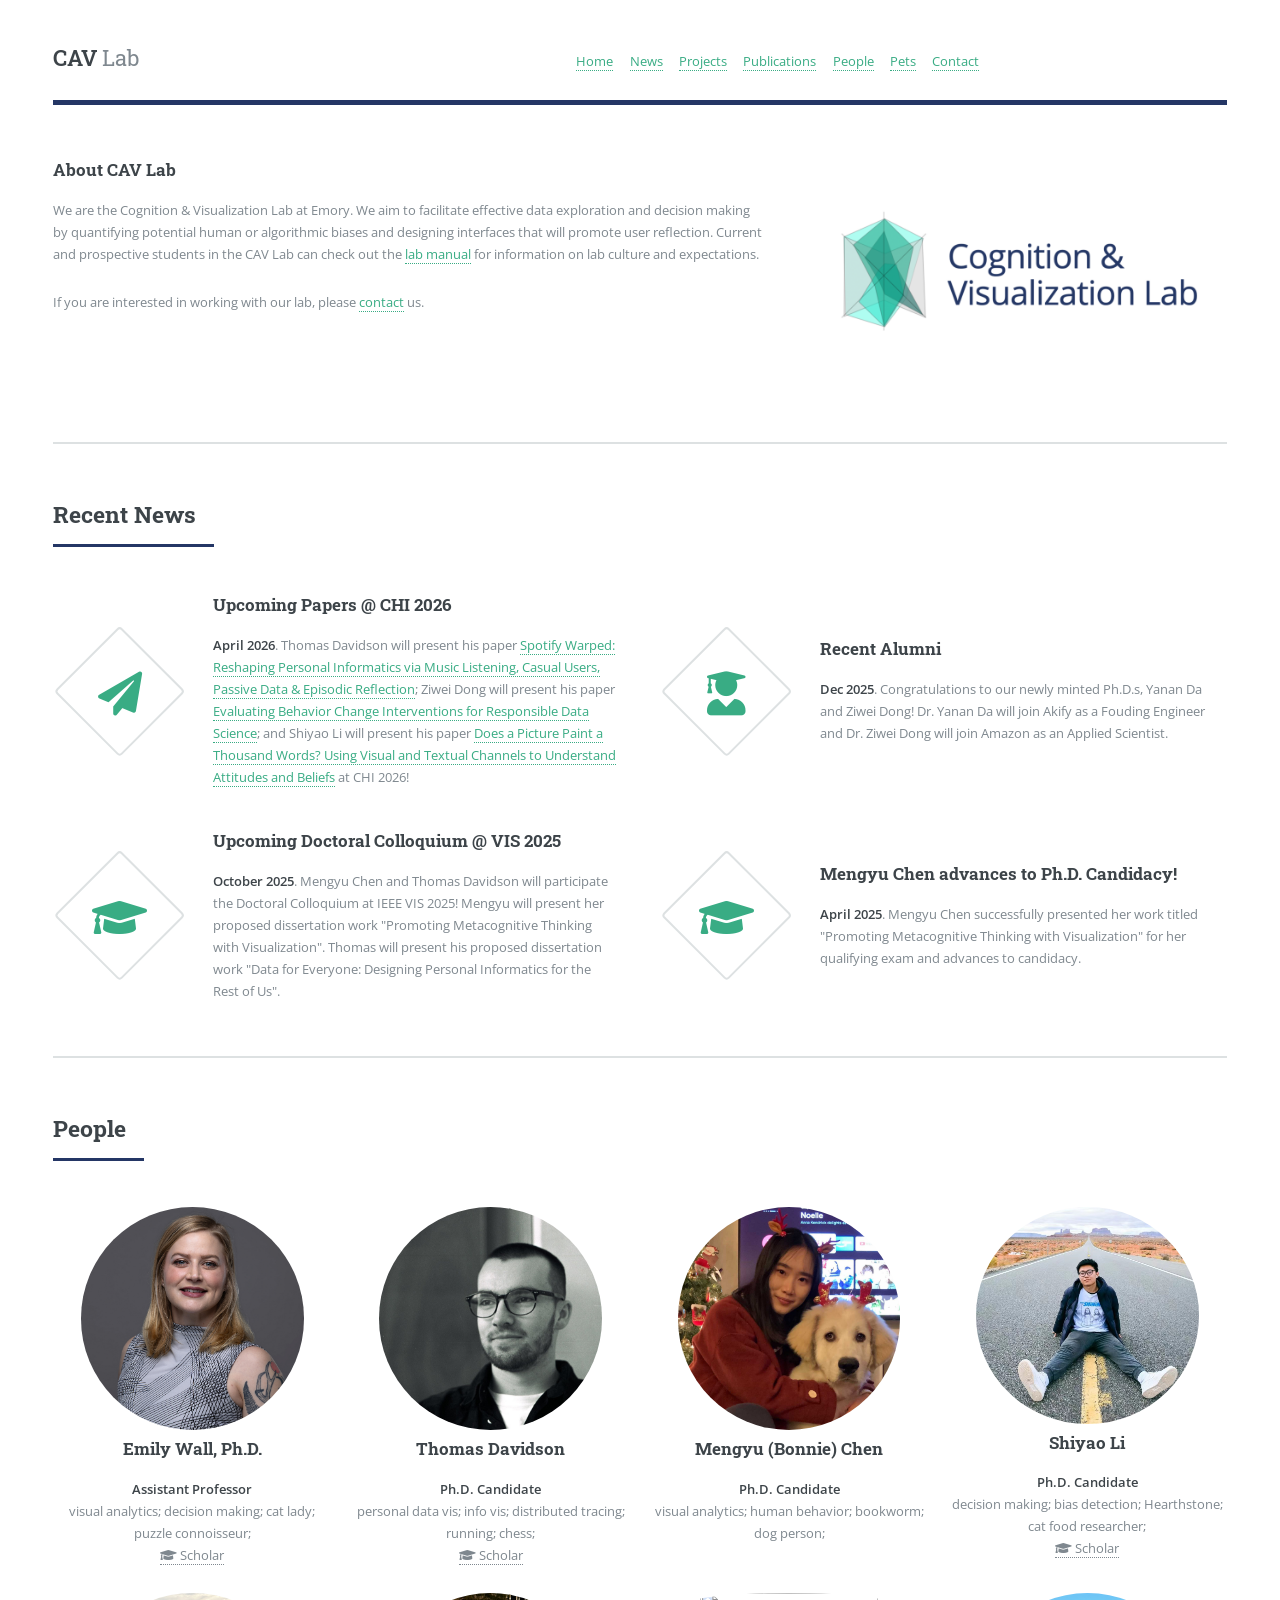
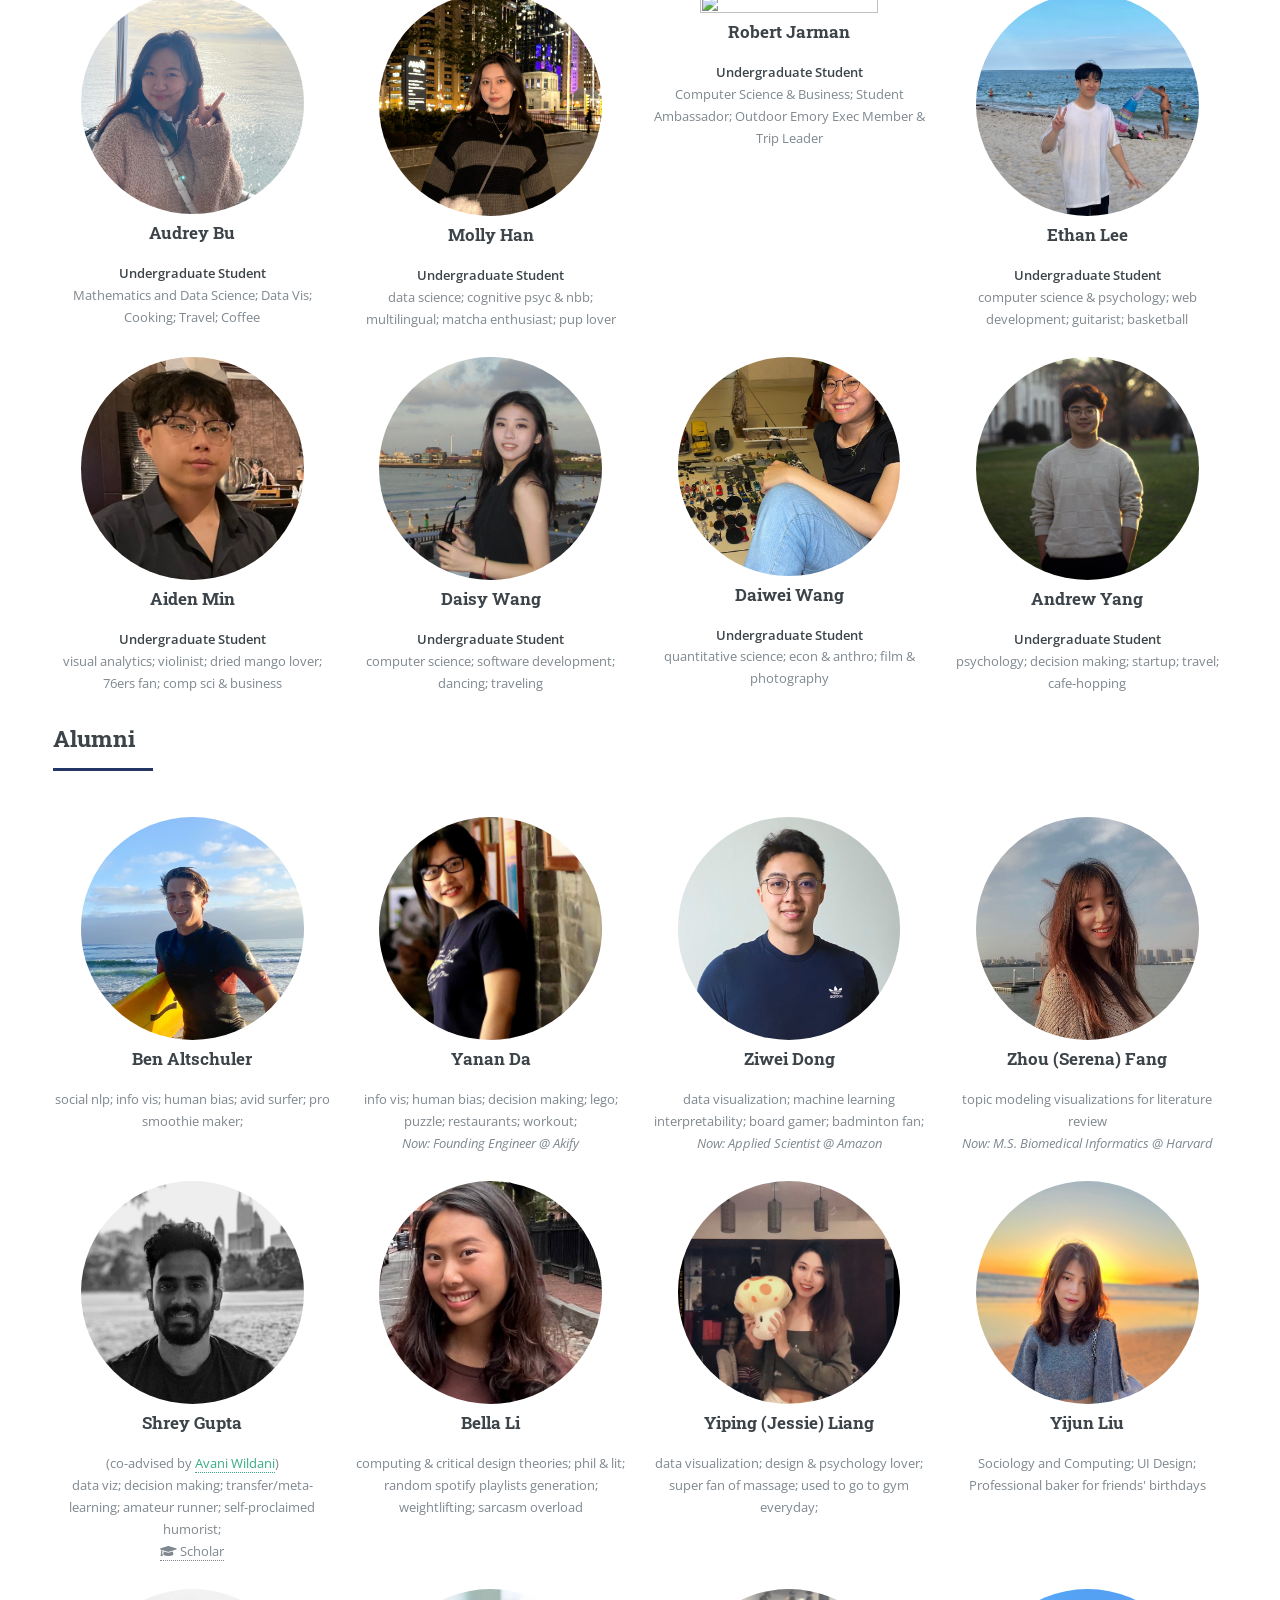
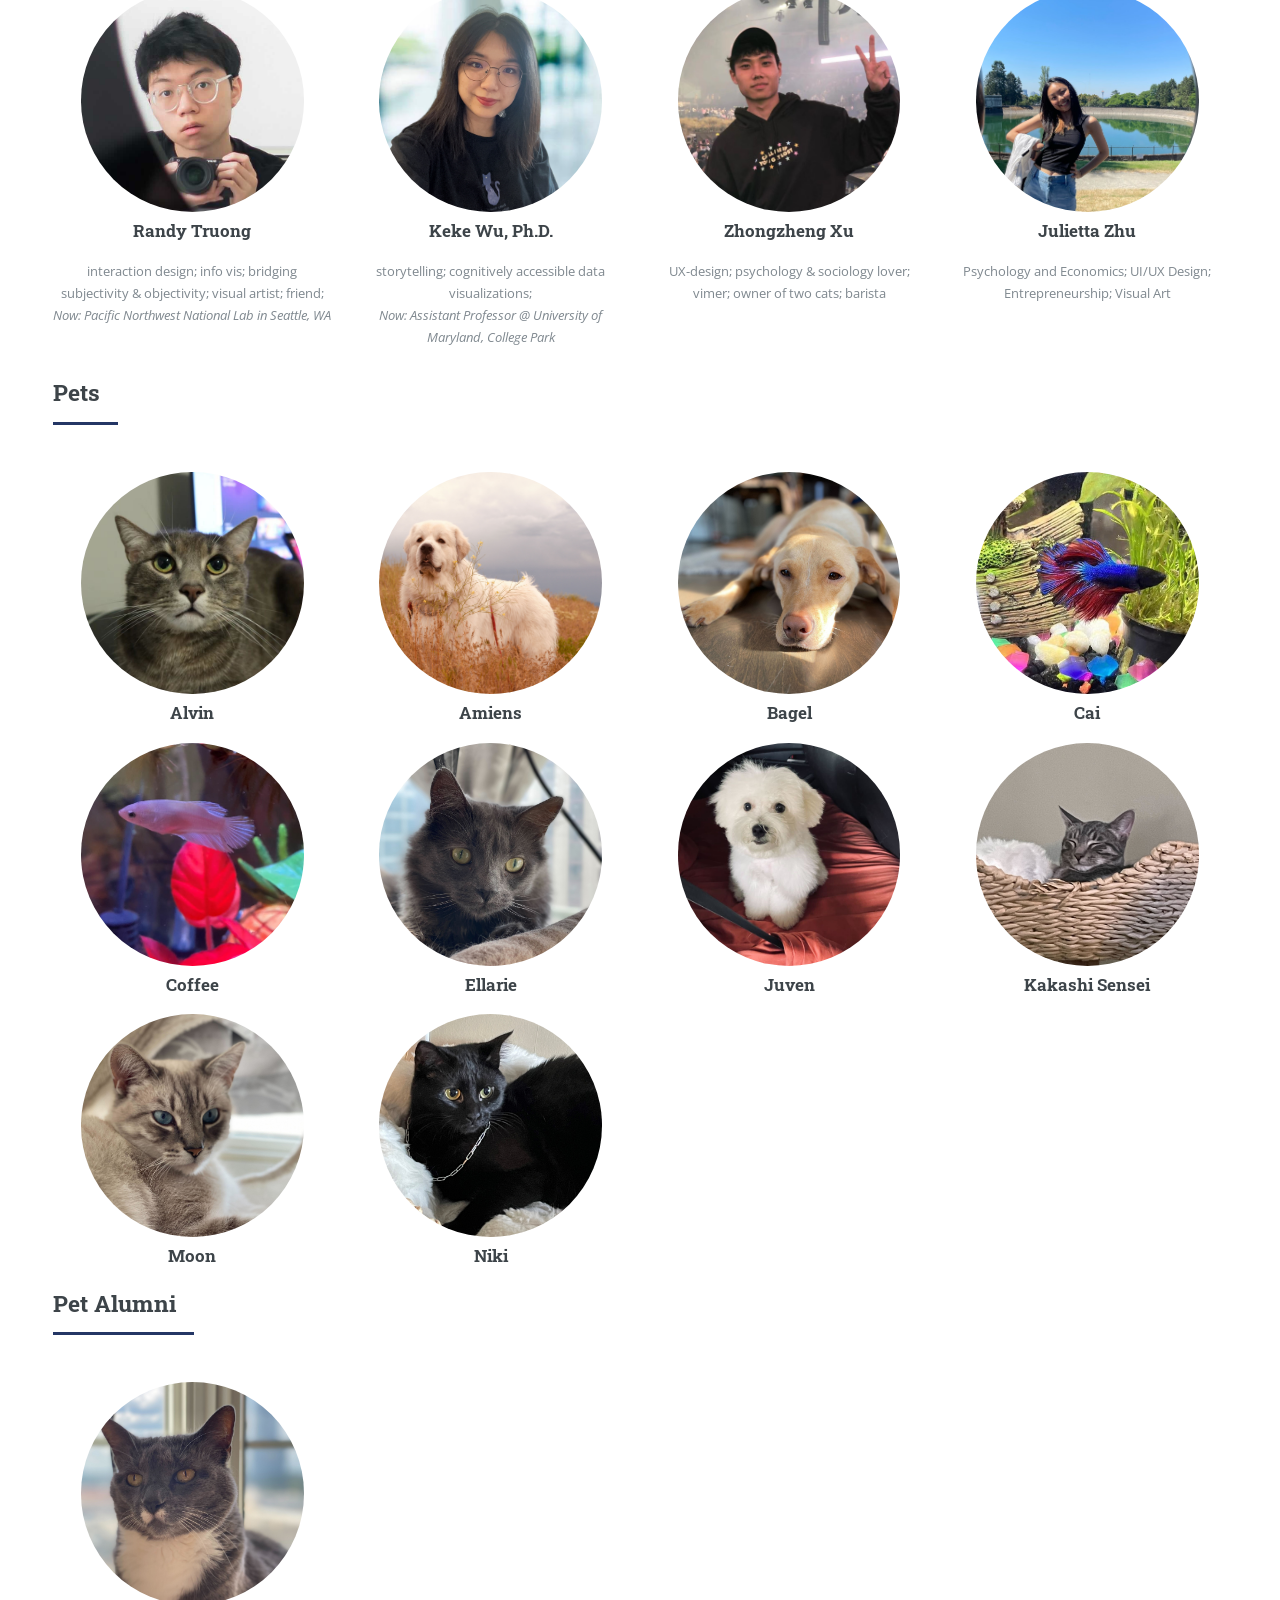
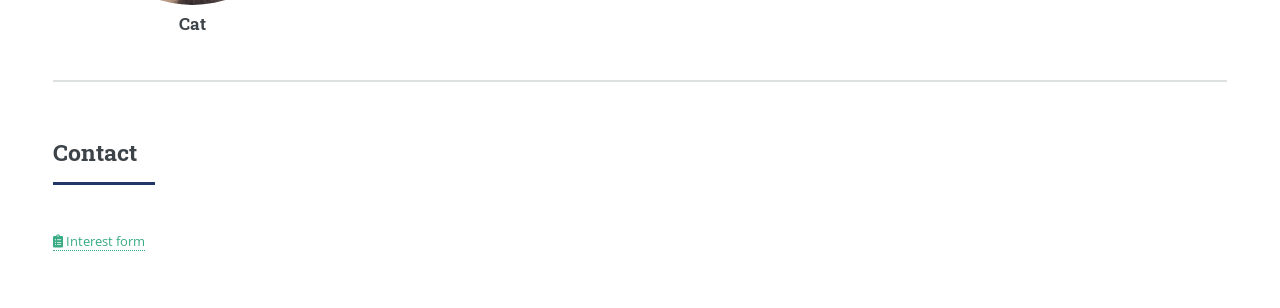
==== commit e89cc723: "recent updates" ====
--- a/index.html
+++ b/index.html
@@ -517,7 +517,9 @@
 													<a href="https://www.kekewu.me/"><h3>Keke Wu, Ph.D.</h3></a>
 													<p>
 														storytelling; cognitively accessible data visualizations;
-														<br>
+																		<br>
+														<i>Now: Assistant Professor @ University of Maryland, College Park</i>
+										
 													</p>
 												</center>
 											</div>
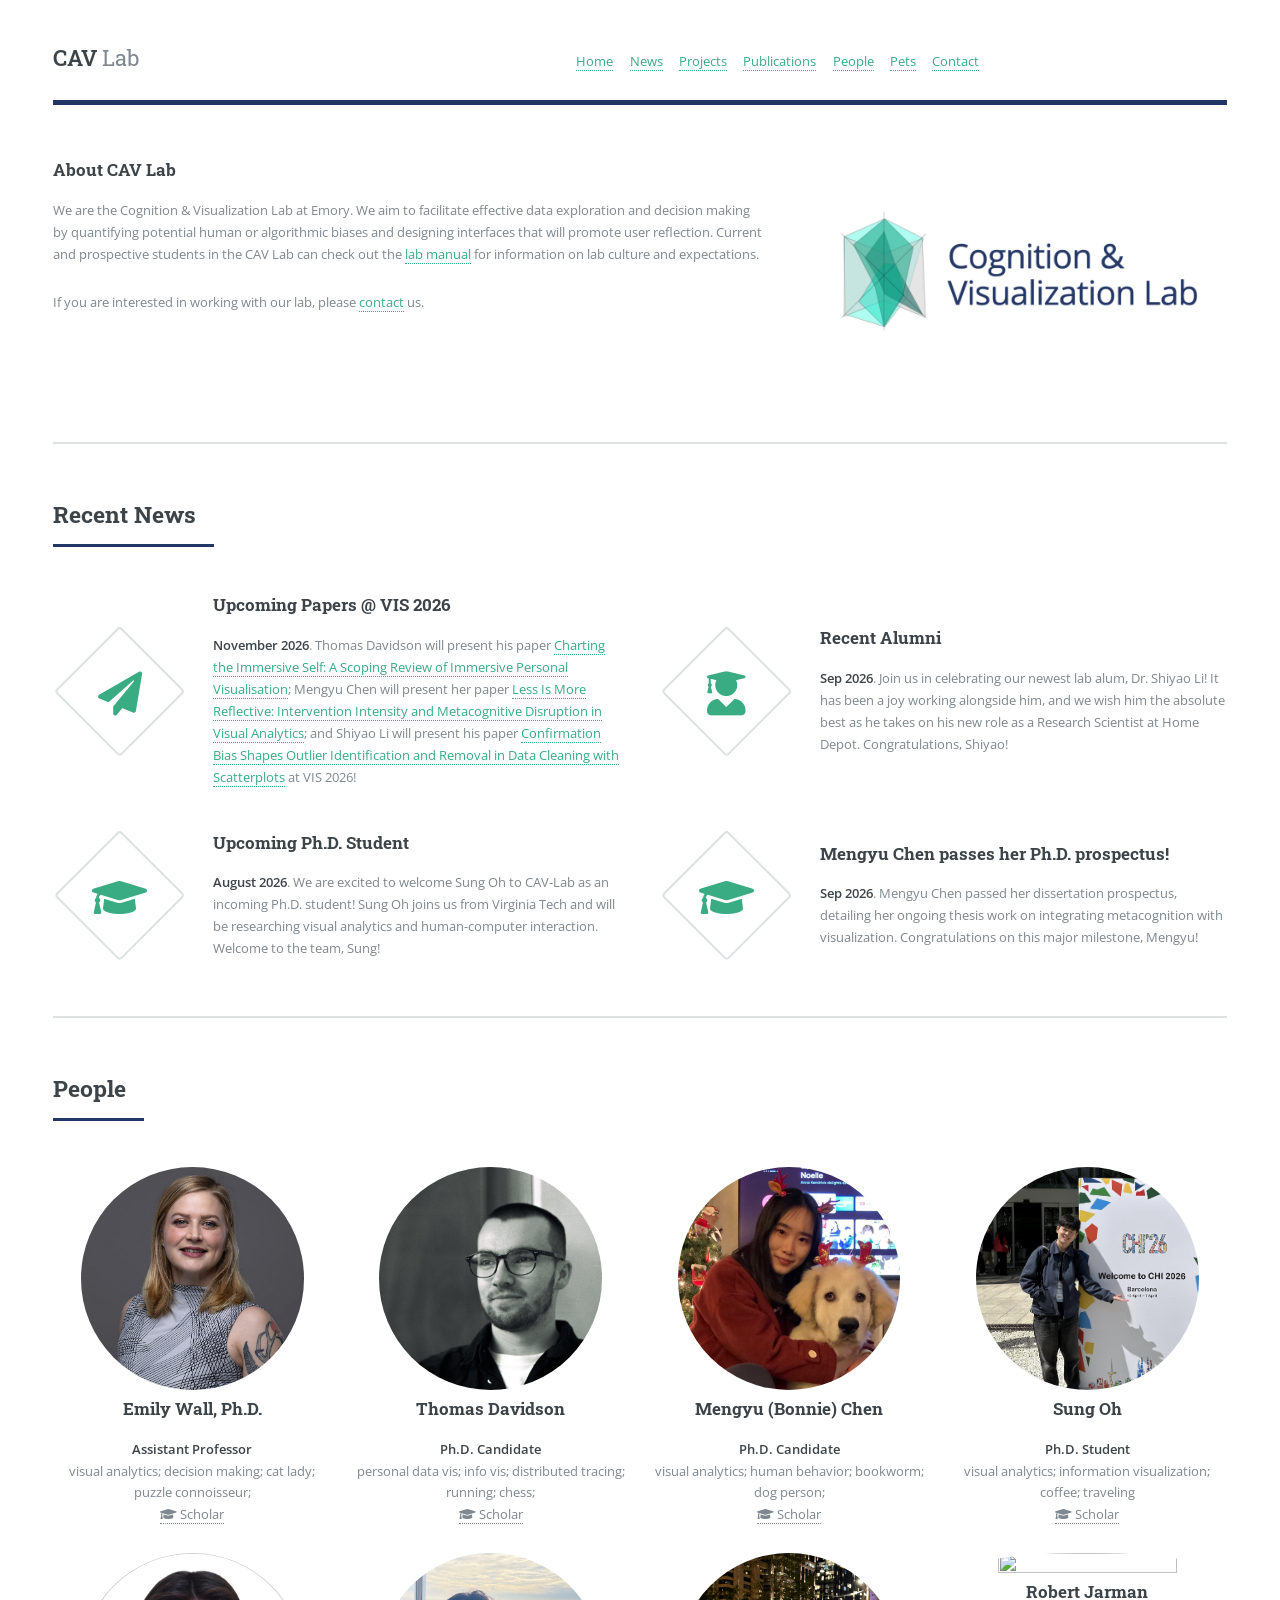
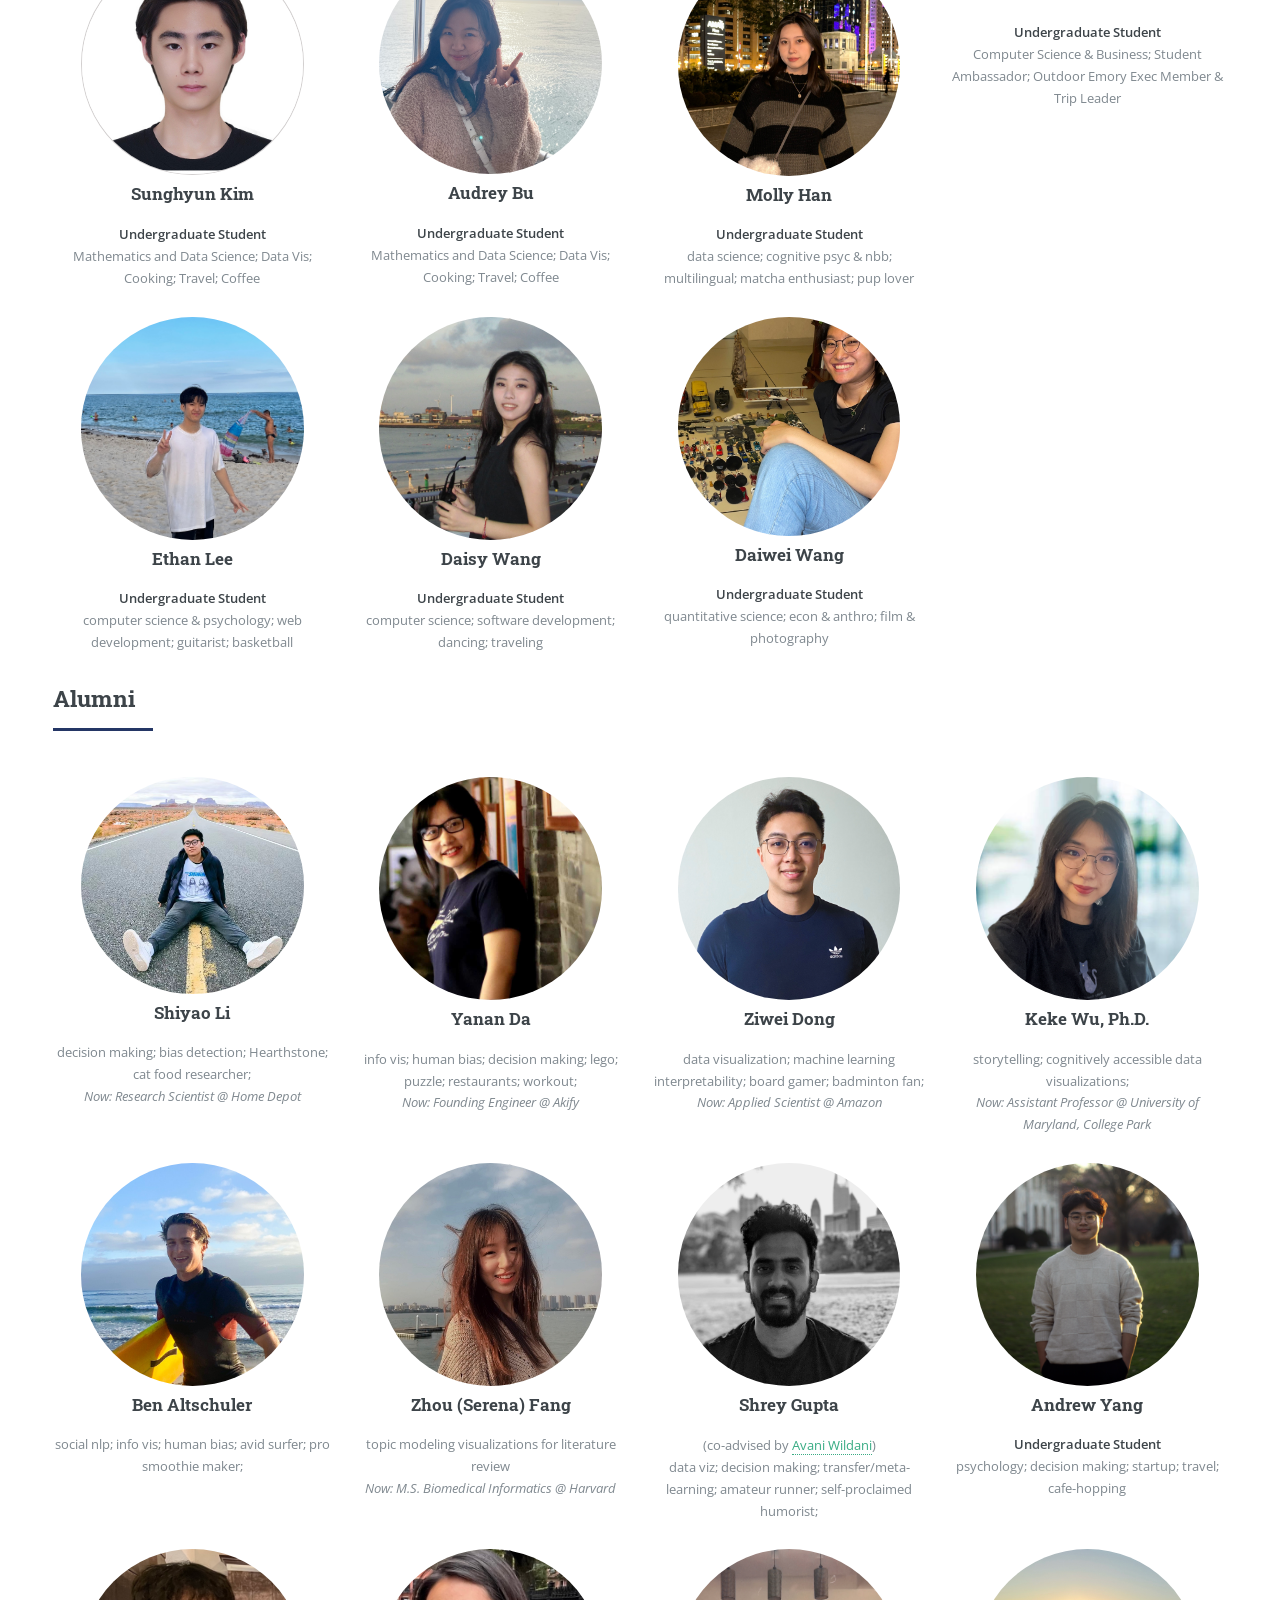
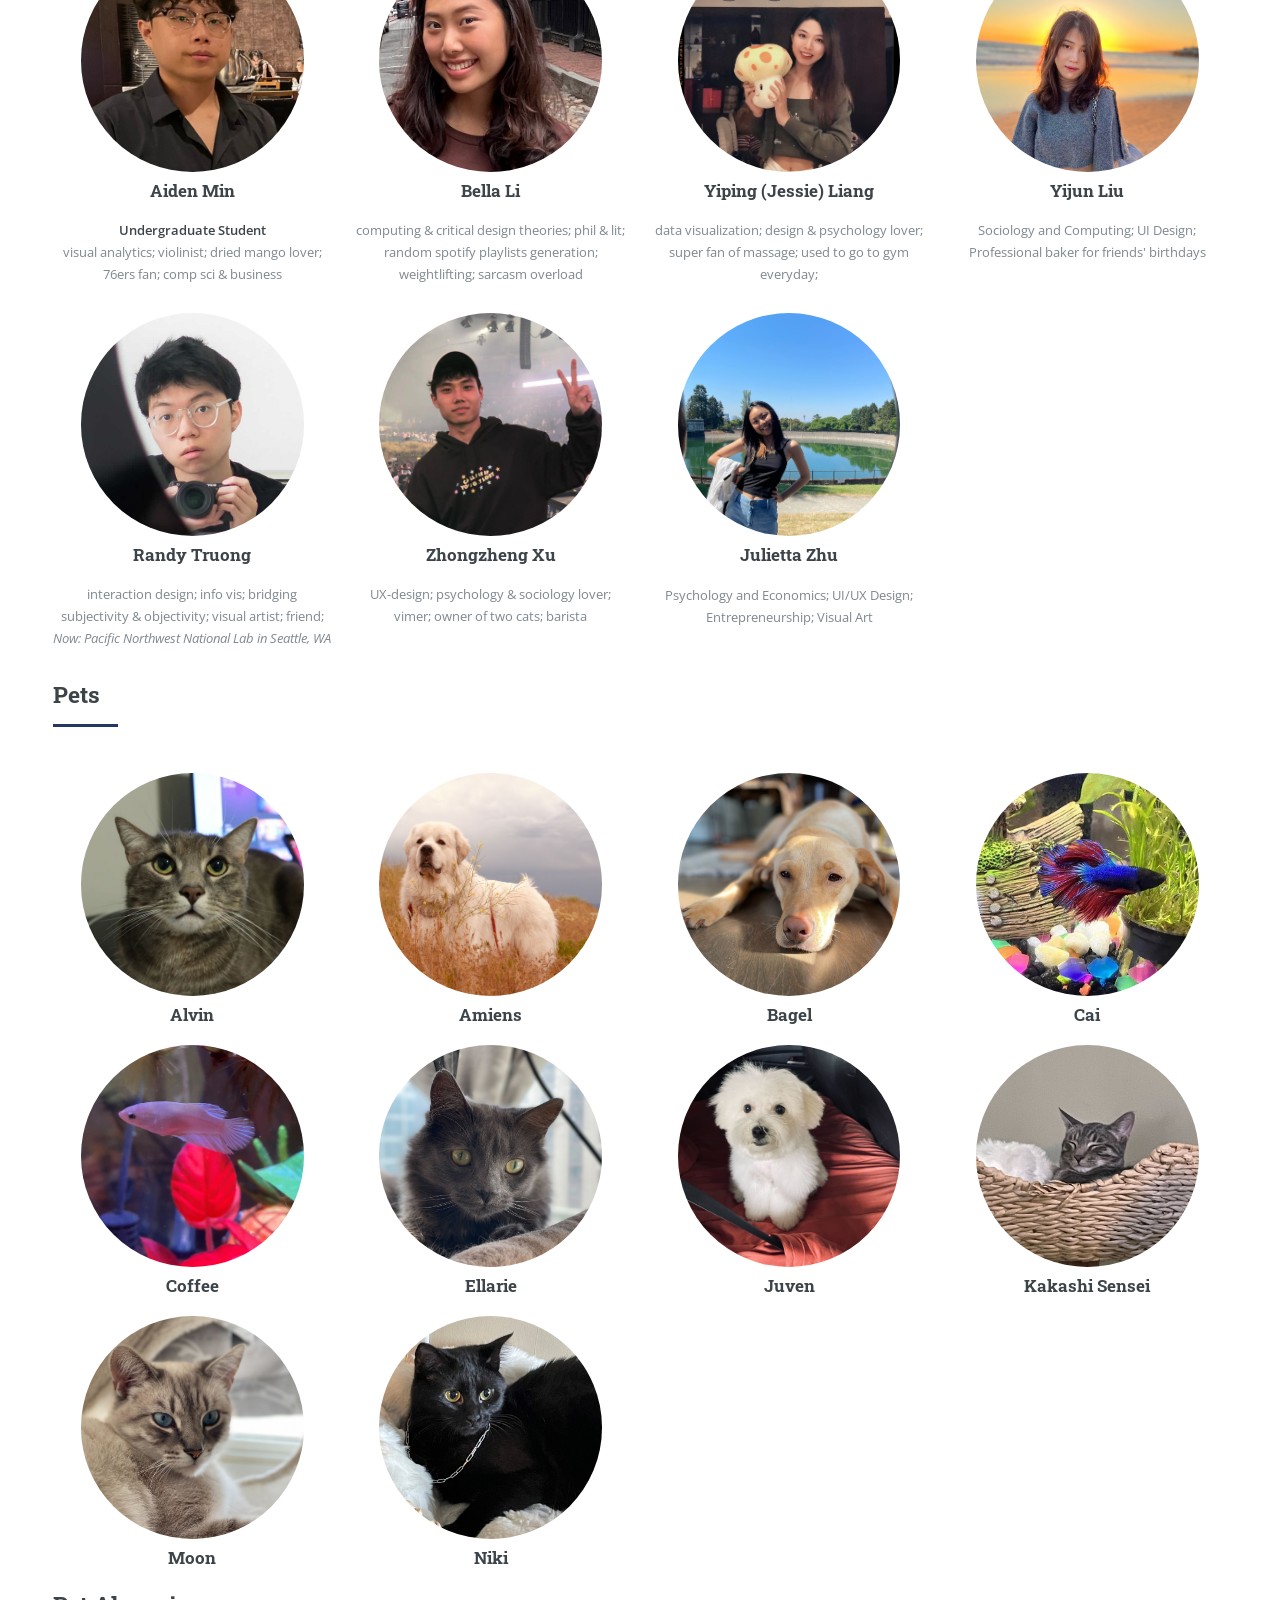
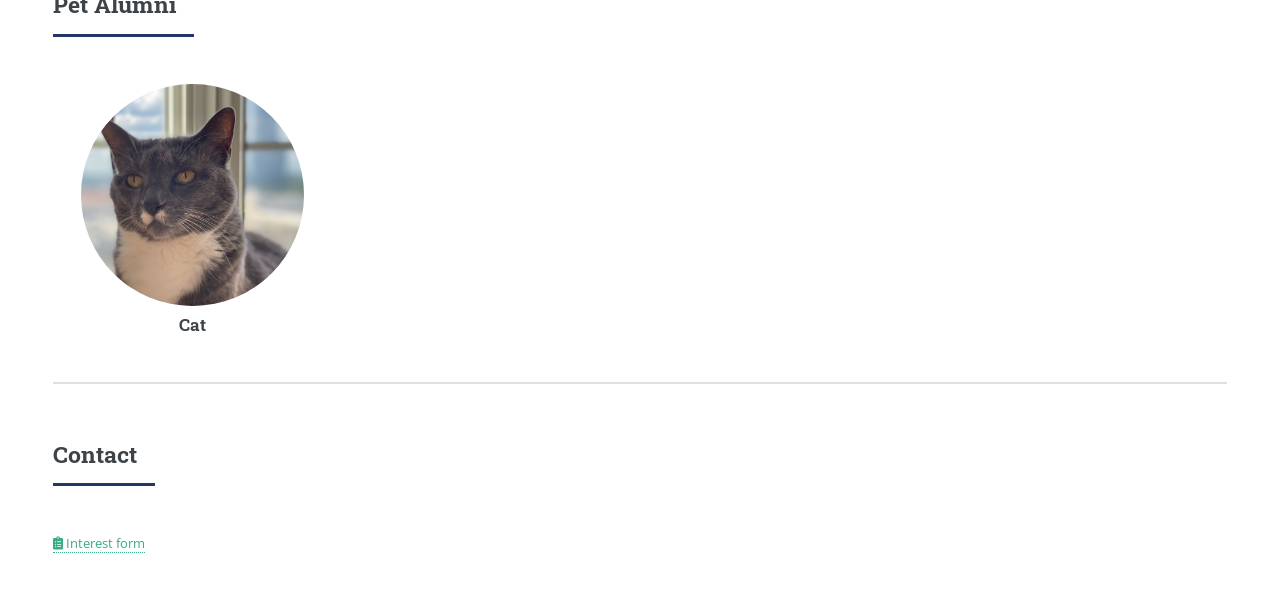
==== commit 781e5ea9: "Update existing files" ====
--- a/index.html
+++ b/index.html
@@ -76,8 +76,12 @@
 										<article>
 											<span class="icon solid fa-paper-plane"></span>
 											<div class="content">
-												<h3>Upcoming Papers @ CHI 2026</h3>
-												<p><b>April 2026</b>. Thomas Davidson will present his paper <a href="media/papers/SpotifyCHI26.pdf">Spotify Warped: Reshaping Personal Informatics via Music Listening, Casual Users, Passive Data & Episodic Reflection</a>; Ziwei Dong will present his paper <a href="media/papers/BCInterventionCHI26.pdf">Evaluating Behavior Change Interventions for Responsible Data Science</a>; and Shiyao Li will present his paper <a href="media/papers/BeliefsCHI26.pdf">Does a Picture Paint a Thousand Words? Using Visual and Textual Channels to Understand Attitudes and Beliefs</a> at CHI 2026!</p>
+												<h3>Upcoming Papers @ VIS 2026</h3>
+												<p><b>November 2026</b>. Thomas Davidson will present his paper <a href="media/papers/ChartingImmersiveVIS26.pdf">Charting the Immersive Self: A Scoping Review of
+												Immersive Personal Visualisation</a>; Mengyu Chen will present her paper <a href="media/papers/LessIsMoreReflectiveVIS26.pdf">Less Is More Reflective: Intervention Intensity and Metacognitive
+												Disruption in Visual Analytics</a>; and Shiyao Li will present his paper <a href="media/papers/OutlierRemovalVIS26.pdf">Confirmation Bias Shapes Outlier Identification and Removal in Data
+												Cleaning with Scatterplots</a> at VIS 2026!
+												</p>
 											</div>
 										</article>
 
@@ -85,23 +89,23 @@
 											<span class="icon solid fa-user-graduate"></span>
 											<div class="content">
 												<h3>Recent Alumni</h3>
-												<p><b>Dec 2025</b>. Congratulations to our newly minted Ph.D.s, Yanan Da and Ziwei Dong! Dr. Yanan Da will join Akify as a Fouding Engineer and Dr. Ziwei Dong will join Amazon as an Applied Scientist.</p>
+												<p><b>Sep 2026</b>. Join us in celebrating our newest lab alum, Dr. Shiyao Li! It has been a joy working alongside him, and we wish him the absolute best as he takes on his new role as a Research Scientist at Home Depot. Congratulations, Shiyao!</p>
 											</div>
 										</article>
 							
 										<article>
 											<span class="icon solid fa-graduation-cap"></span>
 											<div class="content">
-												<h3>Upcoming Doctoral Colloquium @ VIS 2025</h3>
-												<p><b>October 2025</b>. Mengyu Chen and Thomas Davidson will participate the Doctoral Colloquium at IEEE VIS 2025! Mengyu will present her proposed dissertation work "Promoting Metacognitive Thinking with Visualization". Thomas will present his proposed dissertation work "Data for Everyone: Designing Personal Informatics for the Rest of Us".</p>
-											</div>
-										</article>
-
-										<article>
-											<span class="icon solid fa-graduation-cap"></span>
-											<div class="content">
-												<h3>Mengyu Chen advances to Ph.D. Candidacy!</h3>
-												<p><b>April 2025</b>. Mengyu Chen successfully presented her work titled "Promoting Metacognitive Thinking with Visualization" for her qualifying exam and advances to candidacy.</p>
+												<h3>Upcoming Ph.D. Student</h3>
+												<p><b>August 2026</b>. We are excited to welcome Sung Oh to CAV-Lab as an incoming Ph.D. student! Sung Oh joins us from Virginia Tech and will be researching visual analytics and human-computer interaction. Welcome to the team, Sung!</p>
+											</div>
+										</article>
+
+										<article>
+											<span class="icon solid fa-graduation-cap"></span>
+											<div class="content">
+												<h3>Mengyu Chen passes her Ph.D. prospectus!</h3>
+												<p><b>Sep 2026</b>. Mengyu Chen passed her dissertation prospectus, detailing her ongoing thesis work on integrating metacognition with visualization. Congratulations on this major milestone, Mengyu!</p>
 											</div>
 										</article>
 
@@ -297,21 +301,33 @@
 													<p>
 														<b>Ph.D. Candidate</b><br>
 														visual analytics; human behavior; bookworm; dog person;<br>
-														<!--<a href="https://scholar.google.com/citations?user=BItXMD4AAAAJ&hl=en&inst=15365353816232672843" class="chill"><i class="icon fa fa-graduation-cap"></i> Scholar</a>-->
-													</p>
-												</center>
-											</div>
-											<div class="col-3 col-12-medium">
-												<center>
-													<img src="media/images/shiyao.jpg" class="people" alt="" />
-													<a href="https://shiyaol.github.io/"><h3>Shiyao Li</h3></a>
-													<p>
-														<b>Ph.D. Candidate</b><br>
-														decision making; bias detection; Hearthstone; cat food researcher;<br>
-														<a href="https://scholar.google.com/citations?user=3r3ygUIAAAAJ&hl=en" class="chill"><i class="icon fa fa-graduation-cap"></i> Scholar</a>
-													</p>
-												</center>
-											</div>
+														<a href="https://scholar.google.com/citations?user=TntjGoAAAAAJ&hl=en&oi=ao" class="chill"><i class="icon fa fa-graduation-cap"></i> Scholar</a>
+													</p>
+												</center>
+											</div>
+											<div class="col-3 col-12-medium">
+												<center>
+													<img src="media/images/sung.jpg" class="people" alt="" />
+													<a href="https://www.sungohdev.com/"><h3>Sung Oh</h3></a>
+													<p>
+														<b>Ph.D. Student</b><br>
+														visual analytics; information visualization; coffee; traveling<br>
+														<a href="https://scholar.google.com/citations?hl=en&user=Yua2oBoAAAAJ&view_op=list_works" class="chill"><i class="icon fa fa-graduation-cap"></i> Scholar</a>
+													</p>
+												</center>
+											</div>
+											<div class="col-3 col-12-medium">
+												<center>
+													<img src="media/images/sunghyun.jpg" class="people" alt="" style="border: 1px solid #d2cfcf;"/>
+													<a href=""><h3>Sunghyun Kim</h3></a>
+													<p>
+														<b>Undergraduate Student</b><br>
+														Mathematics and Data Science; Data Vis; Cooking; Travel; Coffee<br>
+														
+													</p>
+												</center>
+											</div>
+
 											<div class="col-3 col-12-medium">
 												<center>
 													<img src="media/images/audrey.jpg" class="people" alt="" />
@@ -359,17 +375,6 @@
 
 											<div class="col-3 col-12-medium">
 												<center>
-													<img src="media/images/aiden.jpg" class="people" alt="" />
-													<a href=""><h3>Aiden Min</h3></a>
-													<p>
-														<b>Undergraduate Student</b><br>
-														visual analytics; violinist; dried mango lover; 76ers fan; comp sci & business<br>
-														
-													</p>
-												</center>
-											</div>
-											<div class="col-3 col-12-medium">
-												<center>
 													<img src="media/images/daisy.jpg" class="people" alt="" />
 													<a href=""><h3>Daisy Wang</h3></a>
 													<p>
@@ -390,17 +395,7 @@
 													</p>
 												</center>
 											</div>
-											<div class="col-3 col-12-medium">
-												<center>
-													<img src="media/images/andrew.png" class="people" alt="" />
-													<a href=""><h3>Andrew Yang</h3></a>
-													<p>
-														<b>Undergraduate Student</b><br>
-														psychology; decision making; startup; travel; cafe-hopping<br>
-														
-													</p>
-												</center>
-											</div>
+											
 
 
 
@@ -413,10 +408,12 @@
 										<div class="row">
 											<div class="col-3 col-12-medium">
 												<center>
-													<img src="media/images/ben.jpg" class="people" alt="" />
-													<a href=""><h3>Ben Altschuler</h3></a>
-													<p>
-														social nlp; info vis; human bias; avid surfer; pro smoothie maker;<br>													</p>
+													<img src="media/images/shiyao.jpg" class="people" alt="" />
+													<a href="https://shiyaol.github.io/"><h3>Shiyao Li</h3></a>
+													<p>
+														decision making; bias detection; Hearthstone; cat food researcher;<br>
+														<i>Now: Research Scientist @ Home Depot</i>
+													</p>
 												</center>
 											</div>
 											<div class="col-3 col-12-medium">
@@ -440,6 +437,25 @@
 														<a href="https://scholar.google.com/citations?user=YfcphqMAAAAJ&hl=en" class="chill"><i class="icon fa fa-graduation-cap"></i> Scholar</a>-->
 													</p>
 												</center>
+											</div>
+											<div class="col-3 col-12-medium">
+												<center>
+													<img src="media/images/keke.png" class="people" alt="" />
+													<a href="https://www.kekewu.me/"><h3>Keke Wu, Ph.D.</h3></a>
+													<p>
+														storytelling; cognitively accessible data visualizations;
+																		<br>
+														<i>Now: Assistant Professor @ University of Maryland, College Park</i>
+													</p>
+												</center>
+											</div>
+											<div class="col-3 col-12-medium">
+											<center>
+												<img src="media/images/ben.jpg" class="people" alt="" />
+												<a href=""><h3>Ben Altschuler</h3></a>
+												<p>
+													social nlp; info vis; human bias; avid surfer; pro smoothie maker;<br>													</p>
+											</center>
 											</div>
 											<div class="col-3 col-12-medium">
 												<center>
@@ -462,10 +478,35 @@
 														<!-- <b>Ph.D. Candidate</b><br> -->
 														(co-advised by <a href="http://www.mathcs.emory.edu/~avani/">Avani Wildani</a>)<br>
 														data viz; decision making; transfer/meta-learning; amateur runner; self-proclaimed humorist;<br>
-														<a href="https://scholar.google.com/citations?user=BItXMD4AAAAJ&hl=en&inst=15365353816232672843" class="chill"><i class="icon fa fa-graduation-cap"></i> Scholar</a>
-													</p>
-												</center>
-											</div>
+														<!-- <a href="https://scholar.google.com/citations?user=BItXMD4AAAAJ&hl=en&inst=15365353816232672843" class="chill"><i class="icon fa fa-graduation-cap"></i> Scholar</a> -->
+													</p>
+												</center>
+											</div>
+											
+											<div class="col-3 col-12-medium">
+												<center>
+													<img src="media/images/andrew.png" class="people" alt="" />
+													<a href=""><h3>Andrew Yang</h3></a>
+													<p>
+														<b>Undergraduate Student</b><br>
+														psychology; decision making; startup; travel; cafe-hopping<br>
+														
+													</p>
+												</center>
+											</div>
+									
+											<div class="col-3 col-12-medium">
+												<center>
+													<img src="media/images/aiden.jpg" class="people" alt="" />
+													<a href=""><h3>Aiden Min</h3></a>
+													<p>
+														<b>Undergraduate Student</b><br>
+														visual analytics; violinist; dried mango lover; 76ers fan; comp sci & business<br>
+														
+													</p>
+												</center>
+											</div>
+											
 											<div class="col-3 col-12-medium">
 												<center>
 													<img src="media/images/bella.jpg" class="people" alt="" />
@@ -497,9 +538,6 @@
 												</center>
 											</div>
 
-
-
-
 											<div class="col-3 col-12-medium">
 												<center>
 													<img src="media/images/randy.jpg" class="people" alt="" />
@@ -508,18 +546,6 @@
 														interaction design; info vis; bridging subjectivity & objectivity; visual artist; friend;<br>
 														<i>Now: Pacific Northwest National Lab in Seattle, WA</i>
 														<!--<a href="https://scholar.google.com/citations?user=BItXMD4AAAAJ&hl=en&inst=15365353816232672843" class="chill"><i class="icon fa fa-graduation-cap"></i> Scholar</a>-->
-													</p>
-												</center>
-											</div>
-											<div class="col-3 col-12-medium">
-												<center>
-													<img src="media/images/keke.png" class="people" alt="" />
-													<a href="https://www.kekewu.me/"><h3>Keke Wu, Ph.D.</h3></a>
-													<p>
-														storytelling; cognitively accessible data visualizations;
-																		<br>
-														<i>Now: Assistant Professor @ University of Maryland, College Park</i>
-										
 													</p>
 												</center>
 											</div>
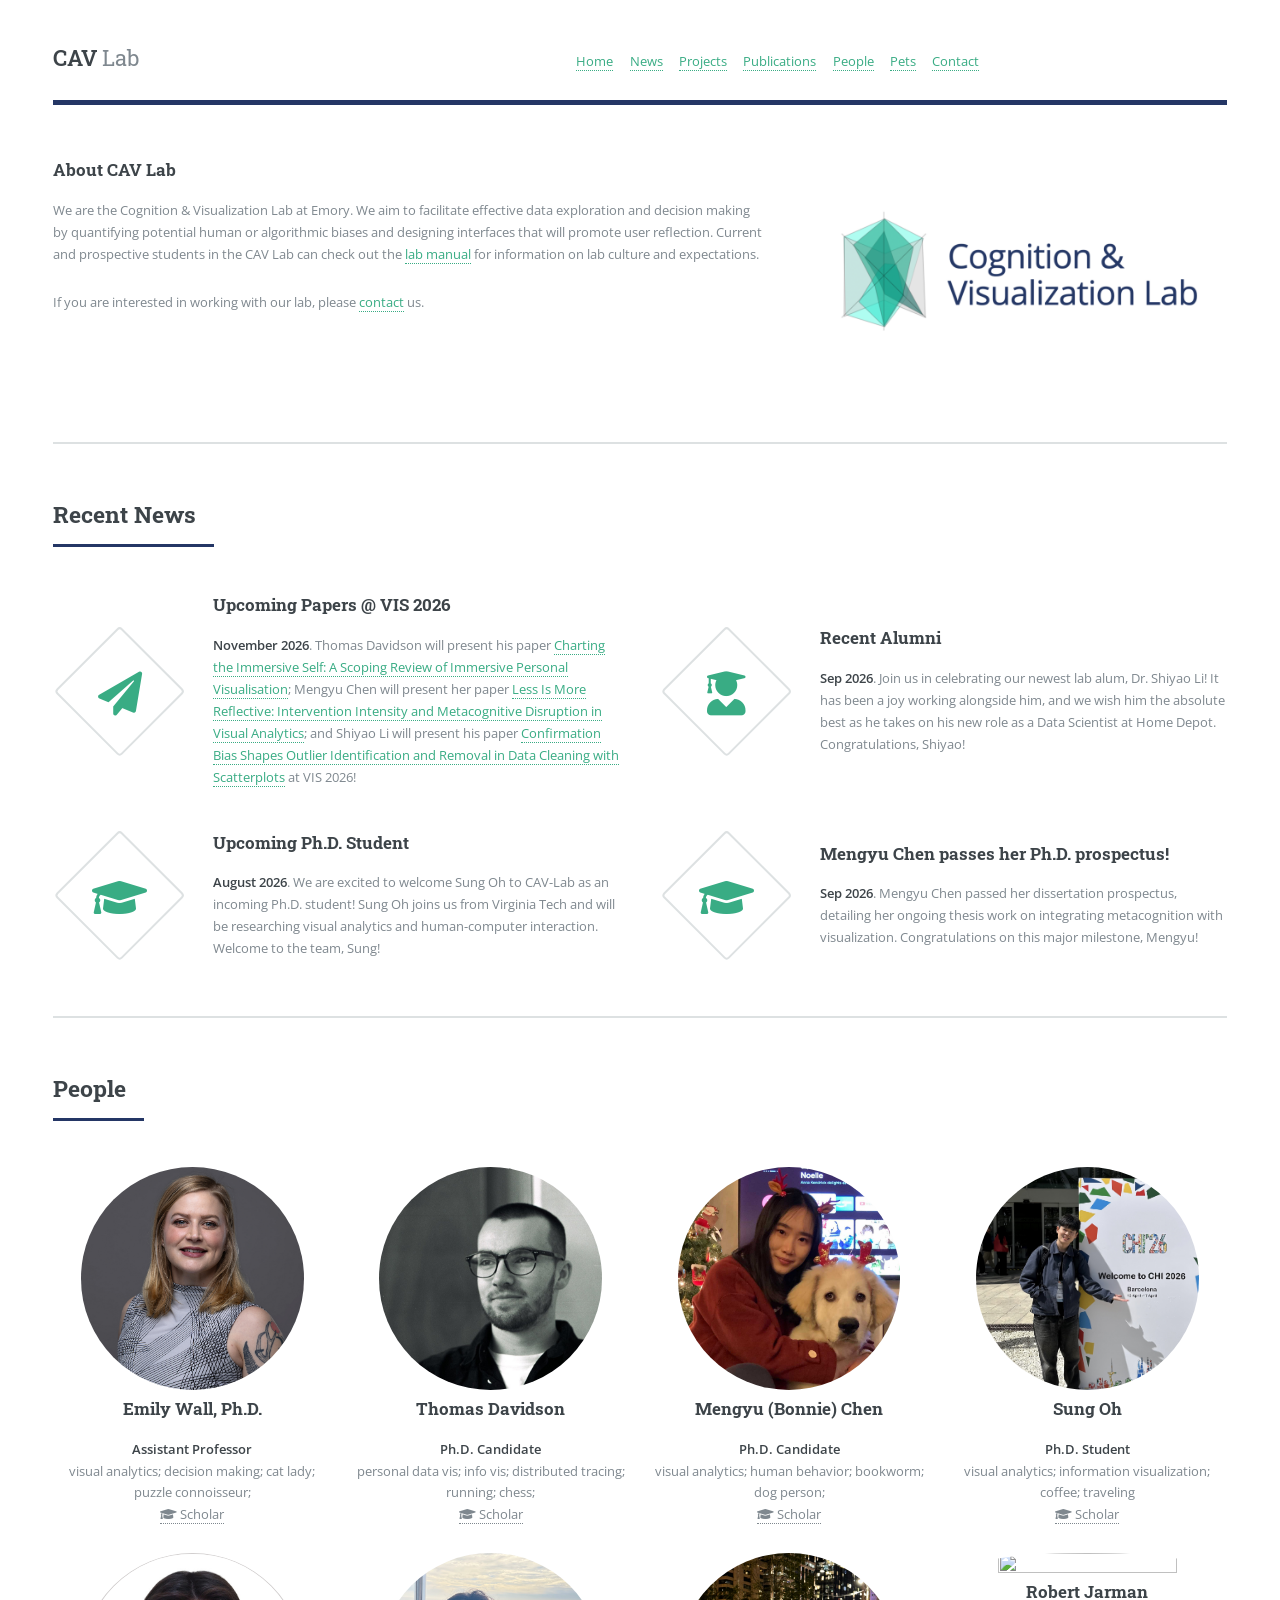
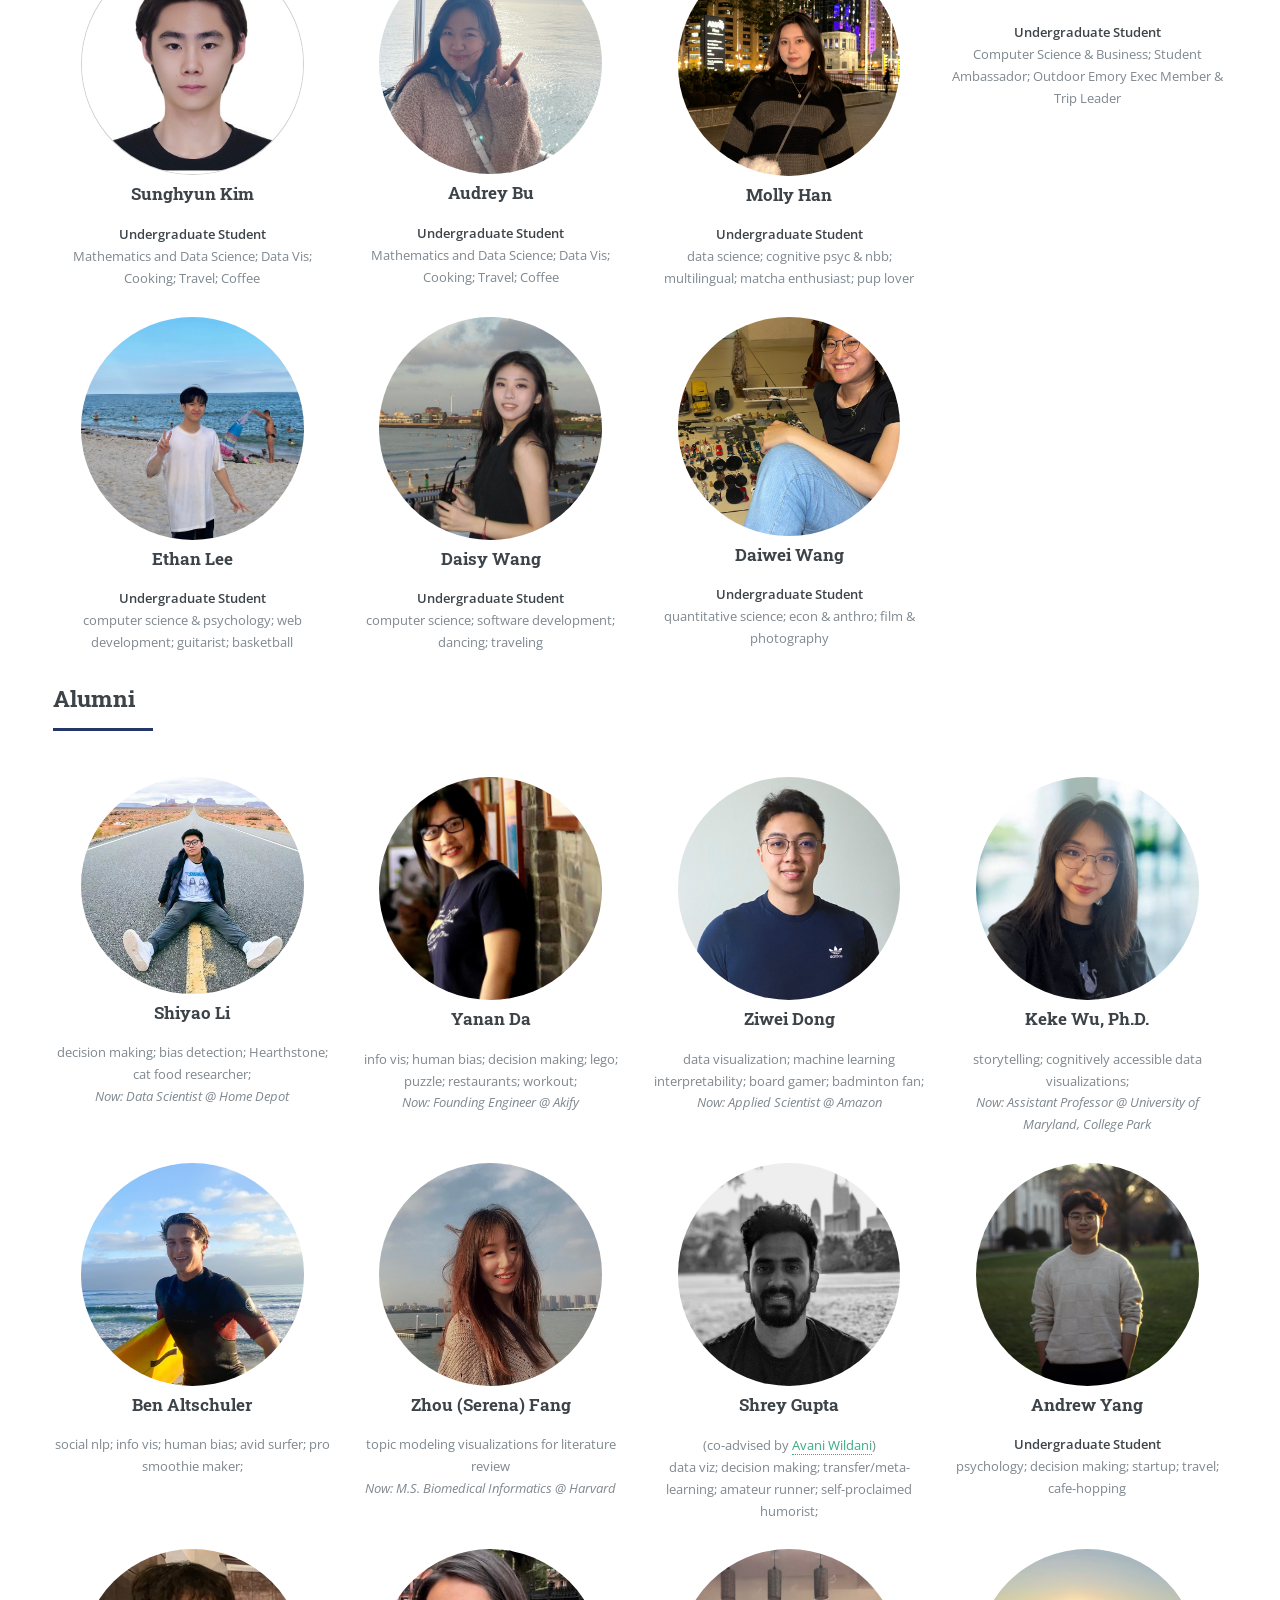
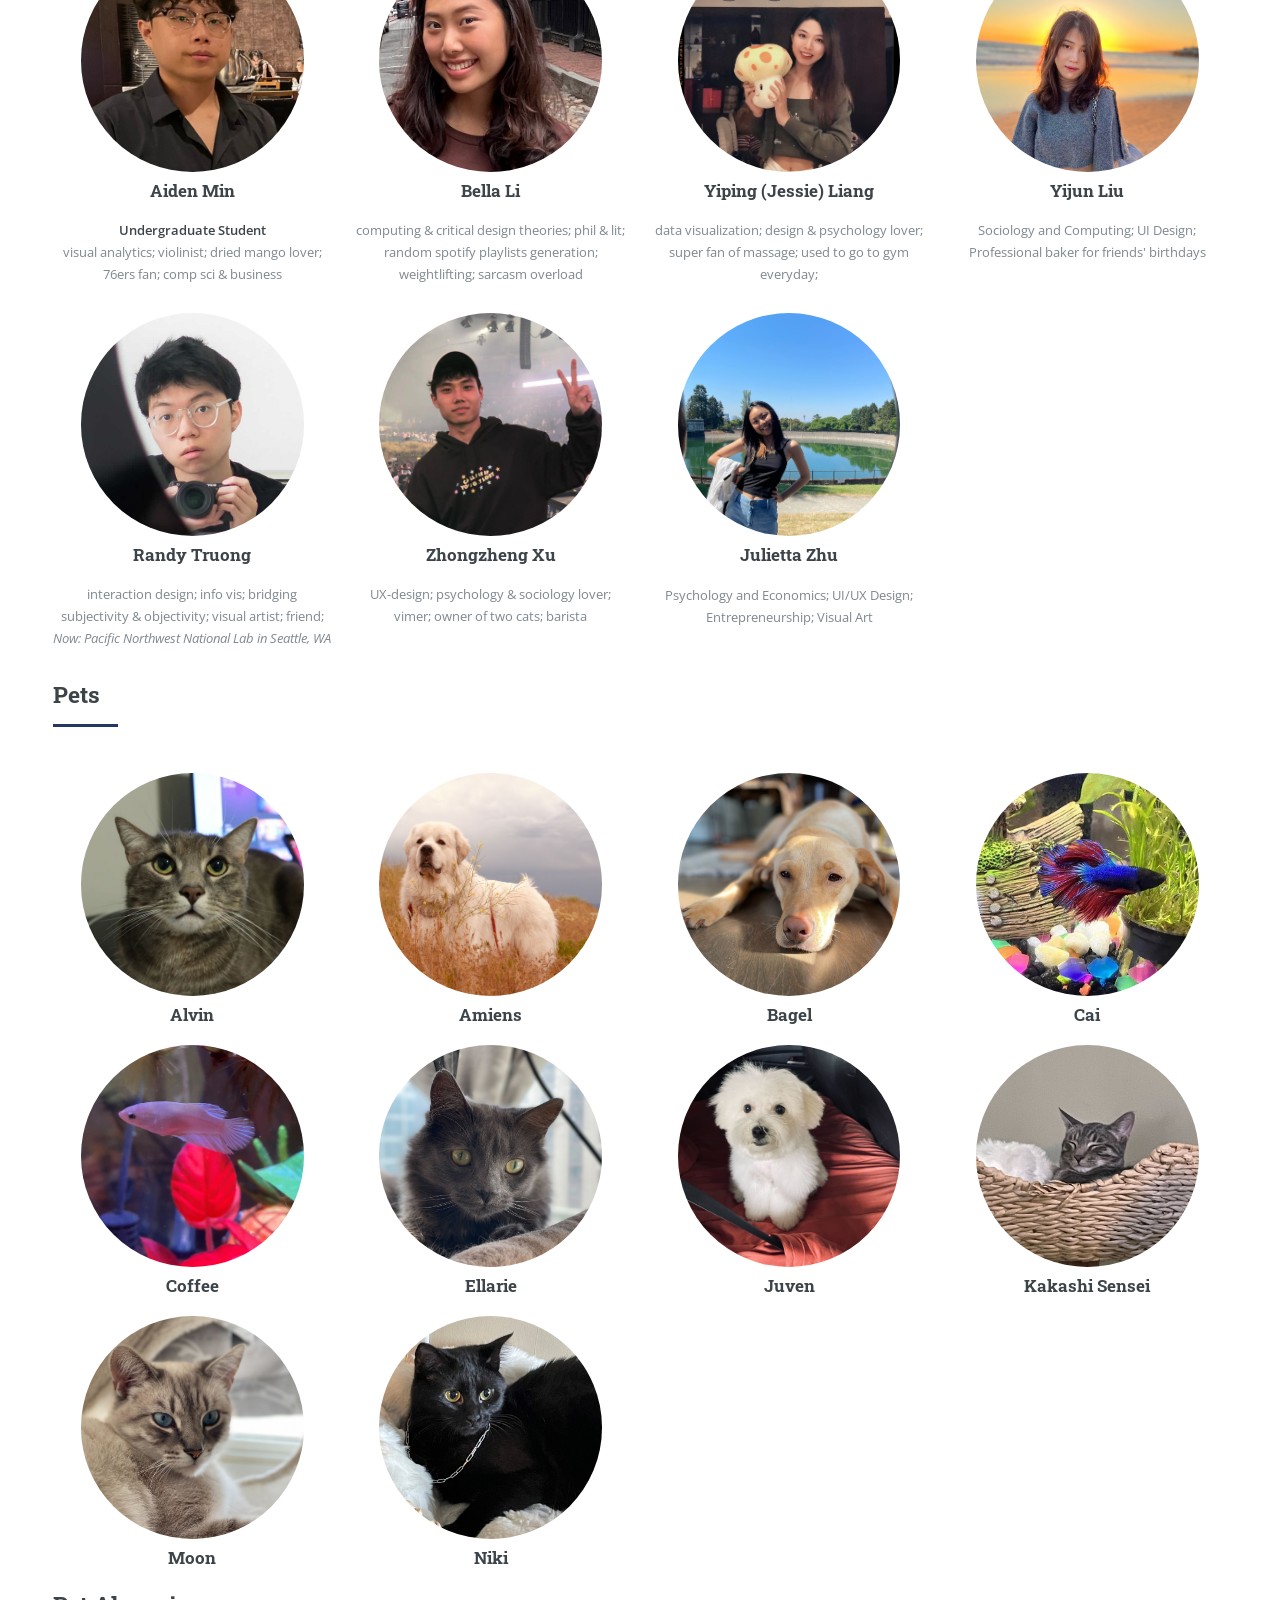
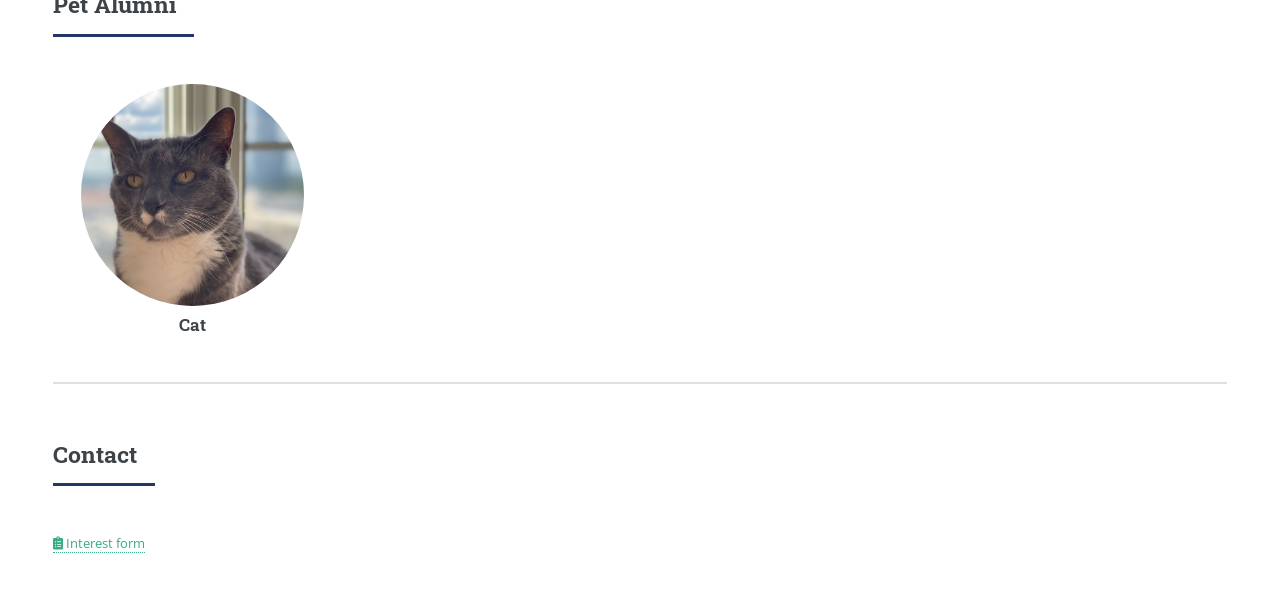
==== commit 144f23dc: "Update existing files" ====
--- a/index.html
+++ b/index.html
@@ -89,7 +89,7 @@
 											<span class="icon solid fa-user-graduate"></span>
 											<div class="content">
 												<h3>Recent Alumni</h3>
-												<p><b>Sep 2026</b>. Join us in celebrating our newest lab alum, Dr. Shiyao Li! It has been a joy working alongside him, and we wish him the absolute best as he takes on his new role as a Research Scientist at Home Depot. Congratulations, Shiyao!</p>
+												<p><b>Sep 2026</b>. Join us in celebrating our newest lab alum, Dr. Shiyao Li! It has been a joy working alongside him, and we wish him the absolute best as he takes on his new role as a Data Scientist at Home Depot. Congratulations, Shiyao!</p>
 											</div>
 										</article>
 							
@@ -412,7 +412,7 @@
 													<a href="https://shiyaol.github.io/"><h3>Shiyao Li</h3></a>
 													<p>
 														decision making; bias detection; Hearthstone; cat food researcher;<br>
-														<i>Now: Research Scientist @ Home Depot</i>
+														<i>Now: Data Scientist @ Home Depot</i>
 													</p>
 												</center>
 											</div>
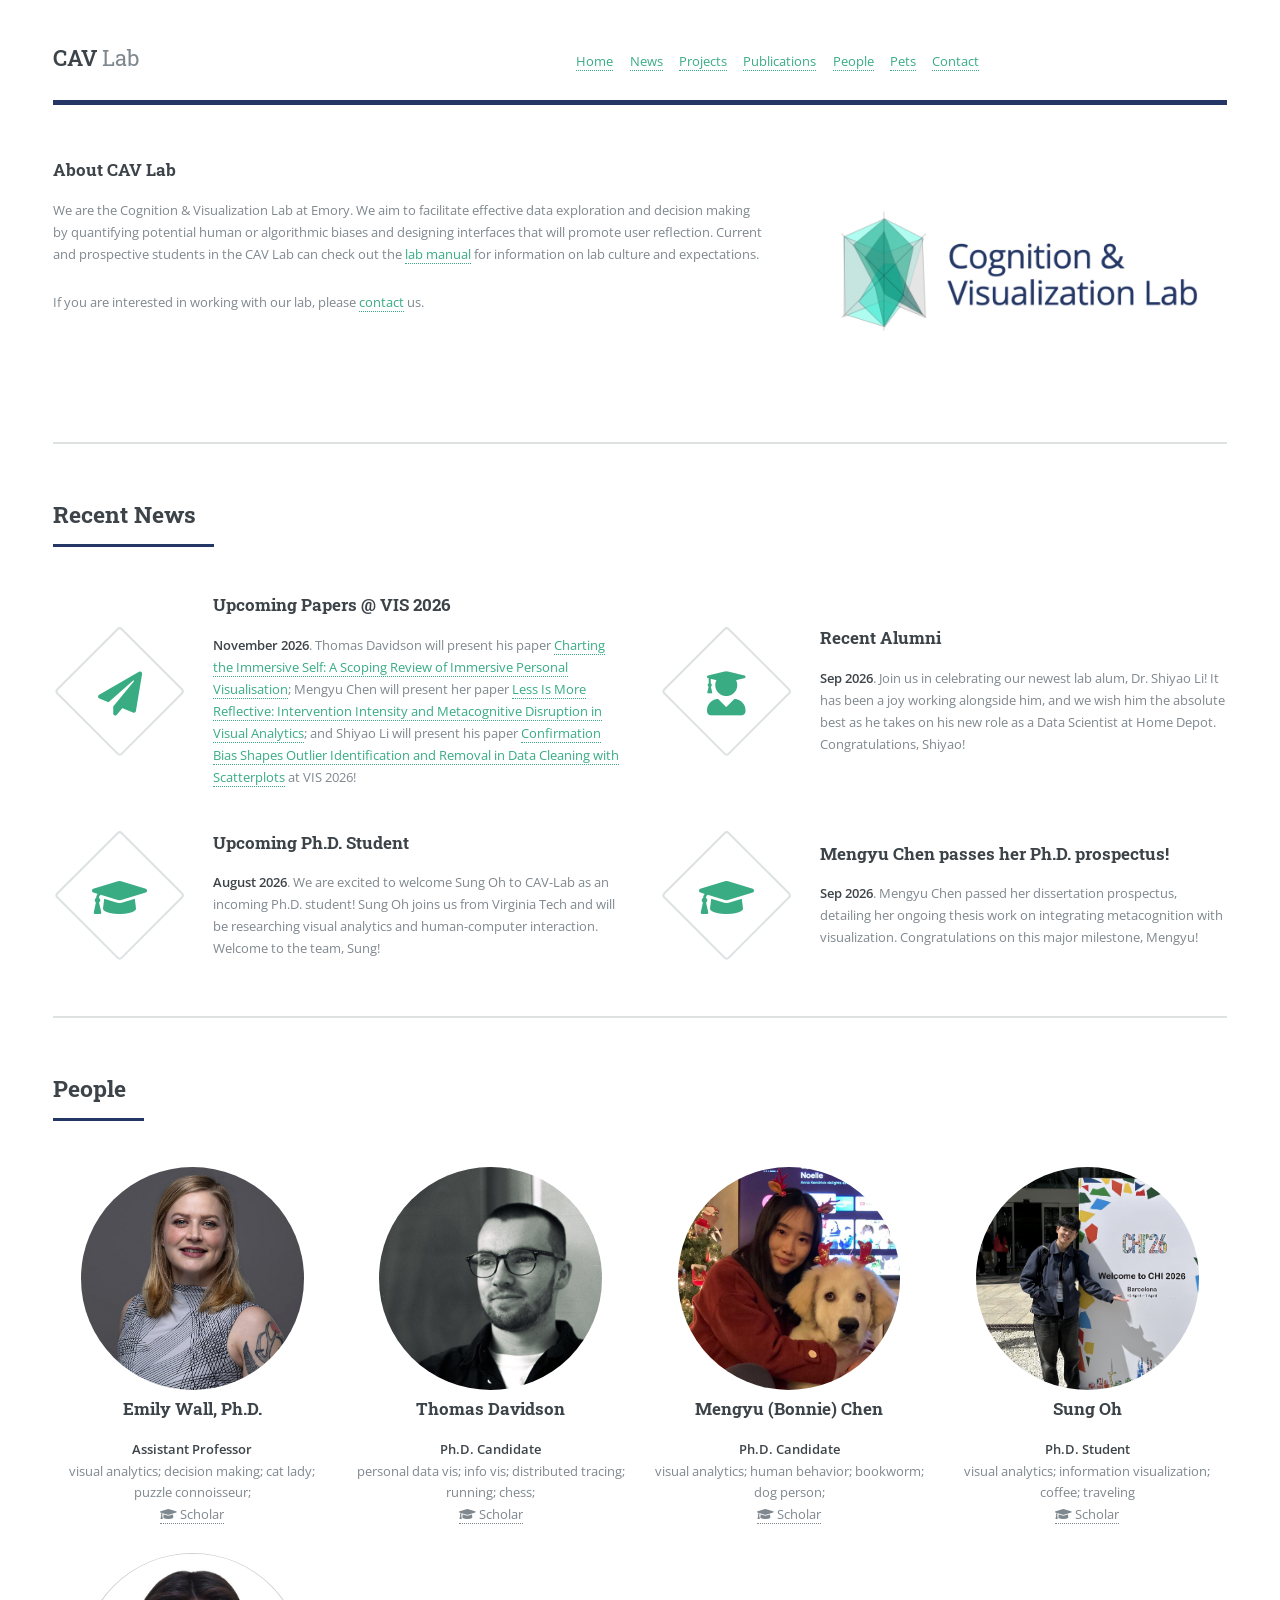
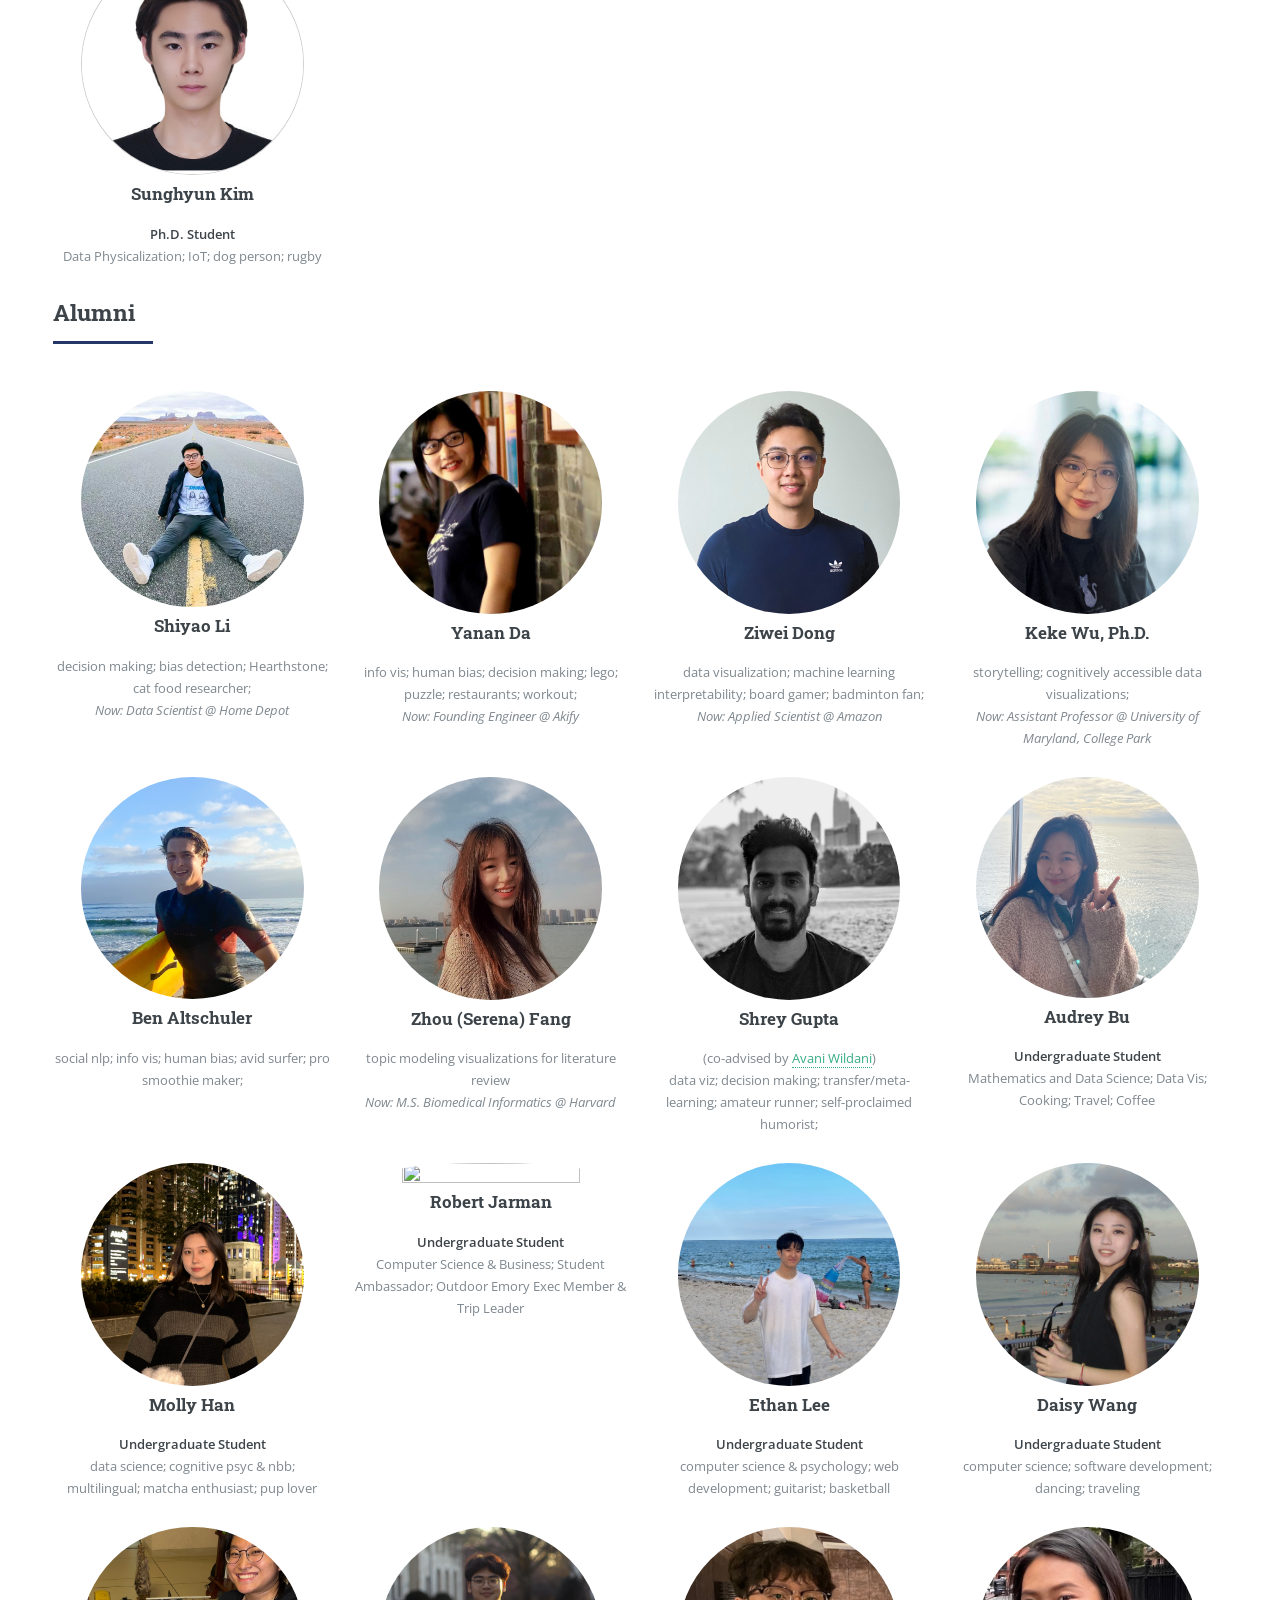
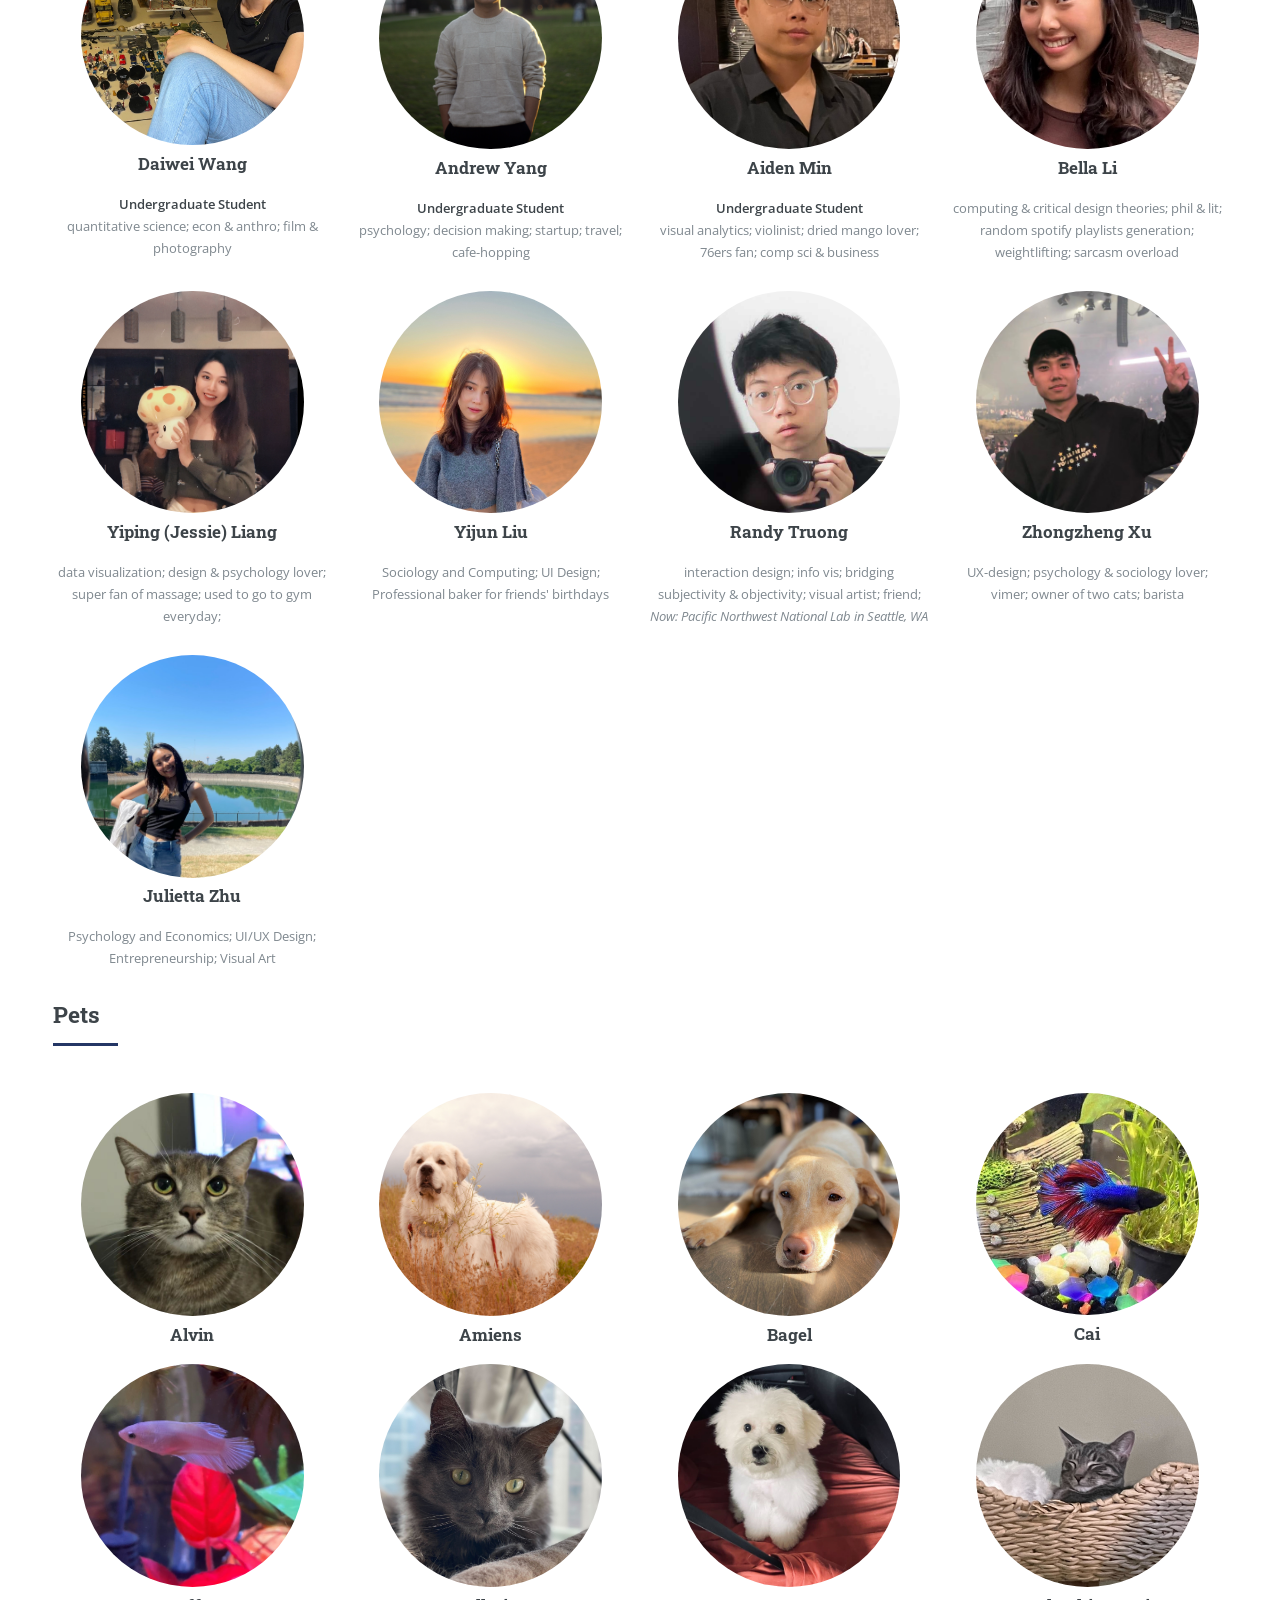
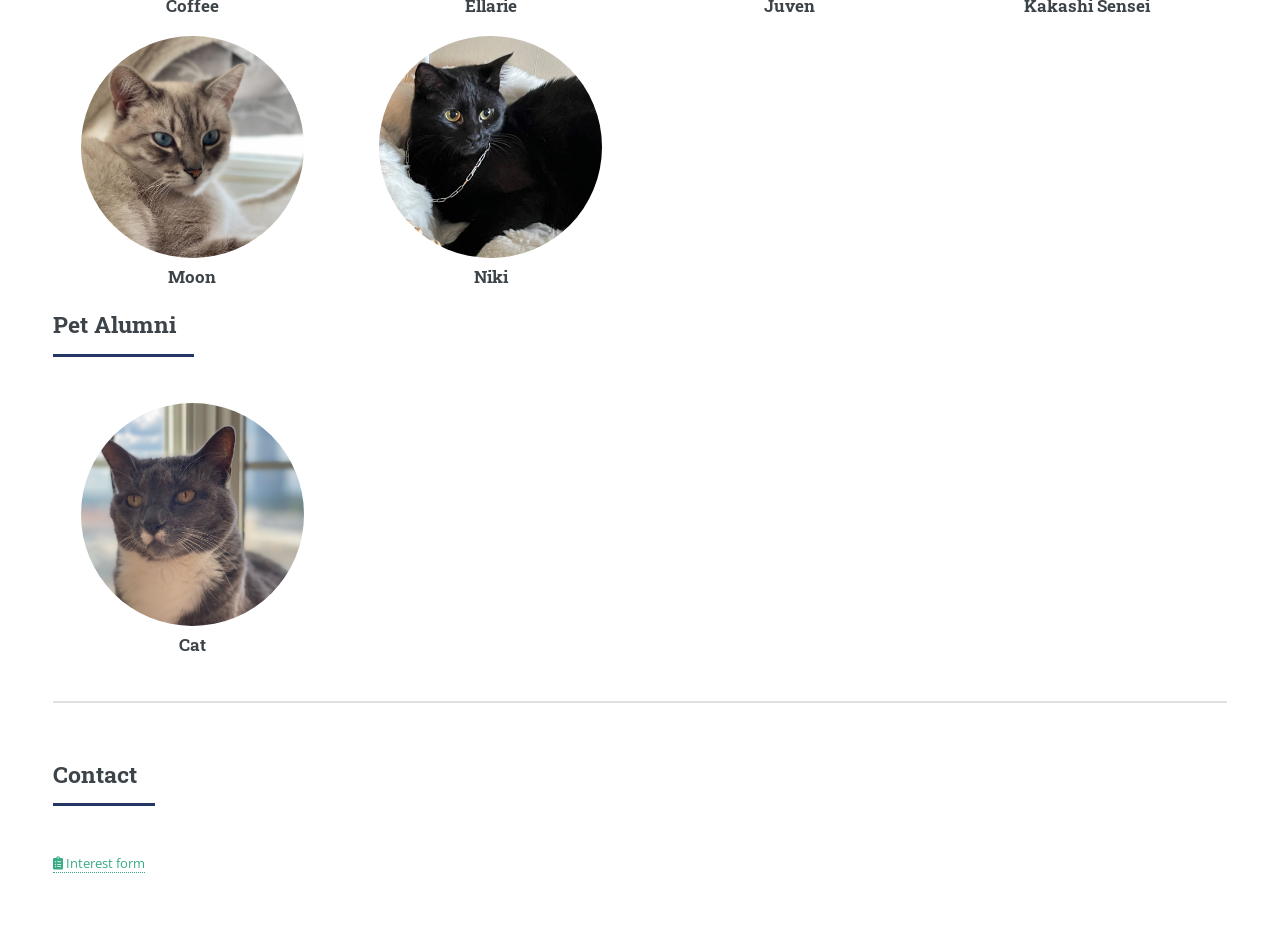
==== commit 550d3240: "Update existing files" ====
--- a/index.html
+++ b/index.html
@@ -321,80 +321,14 @@
 													<img src="media/images/sunghyun.jpg" class="people" alt="" style="border: 1px solid #d2cfcf;"/>
 													<a href=""><h3>Sunghyun Kim</h3></a>
 													<p>
-														<b>Undergraduate Student</b><br>
-														Mathematics and Data Science; Data Vis; Cooking; Travel; Coffee<br>
-														
-													</p>
-												</center>
-											</div>
-
-											<div class="col-3 col-12-medium">
-												<center>
-													<img src="media/images/audrey.jpg" class="people" alt="" />
-													<a href=""><h3>Audrey Bu</h3></a>
-													<p>
-														<b>Undergraduate Student</b><br>
-														Mathematics and Data Science; Data Vis; Cooking; Travel; Coffee<br>
-														
-													</p>
-												</center>
-											</div>
-											<div class="col-3 col-12-medium">
-												<center>
-													<img src="media/images/molly.jpg" class="people" alt="" />
-													<a href=""><h3>Molly Han</h3></a>
-													<p>
-														<b>Undergraduate Student</b><br>
-														data science; cognitive psyc & nbb; multilingual; matcha enthusiast; pup lover<br>
-														
-													</p>
-												</center>
-											</div>
-											<div class="col-3 col-12-medium">
-												<center>
-													<img src="media/images/robert.jpg" class="people" alt="" />
-													<a href=""><h3>Robert Jarman</h3></a>
-													<p>
-														<b>Undergraduate Student</b><br>
-														Computer Science & Business; Student Ambassador; Outdoor Emory Exec Member & Trip Leader<br>
-														
-													</p>
-												</center>
-											</div>
-											<div class="col-3 col-12-medium">
-												<center>
-													<img src="media/images/ethan.jpg" class="people" alt="" />
-													<a href=""><h3>Ethan Lee</h3></a>
-													<p>
-														<b>Undergraduate Student</b><br>
-														computer science & psychology; web development; guitarist; basketball<br>
-														
-													</p>
-												</center>
-											</div>
-
-											<div class="col-3 col-12-medium">
-												<center>
-													<img src="media/images/daisy.jpg" class="people" alt="" />
-													<a href=""><h3>Daisy Wang</h3></a>
-													<p>
-														<b>Undergraduate Student</b><br>
-														computer science; software development; dancing; traveling<br>
-														
-													</p>
-												</center>
-											</div>
-											<div class="col-3 col-12-medium">
-												<center>
-													<img src="media/images/daiwei.jpg" class="people" alt="" />
-													<a href=""><h3>Daiwei Wang</h3></a>
-													<p>
-														<b>Undergraduate Student</b><br>
-														quantitative science; econ & anthro; film & photography<br>
-														
-													</p>
-												</center>
-											</div>
+														<b>Ph.D. Student</b><br>
+														Data Physicalization; IoT; dog person; rugby<br>
+														
+													</p>
+												</center>
+											</div>
+
+											
 											
 
 
@@ -482,6 +416,73 @@
 													</p>
 												</center>
 											</div>
+											<div class="col-3 col-12-medium">
+												<center>
+													<img src="media/images/audrey.jpg" class="people" alt="" />
+													<a href=""><h3>Audrey Bu</h3></a>
+													<p>
+														<b>Undergraduate Student</b><br>
+														Mathematics and Data Science; Data Vis; Cooking; Travel; Coffee<br>
+														
+													</p>
+												</center>
+											</div>
+											<div class="col-3 col-12-medium">
+												<center>
+													<img src="media/images/molly.jpg" class="people" alt="" />
+													<a href=""><h3>Molly Han</h3></a>
+													<p>
+														<b>Undergraduate Student</b><br>
+														data science; cognitive psyc & nbb; multilingual; matcha enthusiast; pup lover<br>
+														
+													</p>
+												</center>
+											</div>
+											<div class="col-3 col-12-medium">
+												<center>
+													<img src="media/images/robert.jpg" class="people" alt="" />
+													<a href=""><h3>Robert Jarman</h3></a>
+													<p>
+														<b>Undergraduate Student</b><br>
+														Computer Science & Business; Student Ambassador; Outdoor Emory Exec Member & Trip Leader<br>
+														
+													</p>
+												</center>
+											</div>
+											<div class="col-3 col-12-medium">
+												<center>
+													<img src="media/images/ethan.jpg" class="people" alt="" />
+													<a href=""><h3>Ethan Lee</h3></a>
+													<p>
+														<b>Undergraduate Student</b><br>
+														computer science & psychology; web development; guitarist; basketball<br>
+														
+													</p>
+												</center>
+											</div>
+
+											<div class="col-3 col-12-medium">
+												<center>
+													<img src="media/images/daisy.jpg" class="people" alt="" />
+													<a href=""><h3>Daisy Wang</h3></a>
+													<p>
+														<b>Undergraduate Student</b><br>
+														computer science; software development; dancing; traveling<br>
+														
+													</p>
+												</center>
+											</div>
+											<div class="col-3 col-12-medium">
+												<center>
+													<img src="media/images/daiwei.jpg" class="people" alt="" />
+													<a href=""><h3>Daiwei Wang</h3></a>
+													<p>
+														<b>Undergraduate Student</b><br>
+														quantitative science; econ & anthro; film & photography<br>
+														
+													</p>
+												</center>
+											</div>
 											
 											<div class="col-3 col-12-medium">
 												<center>
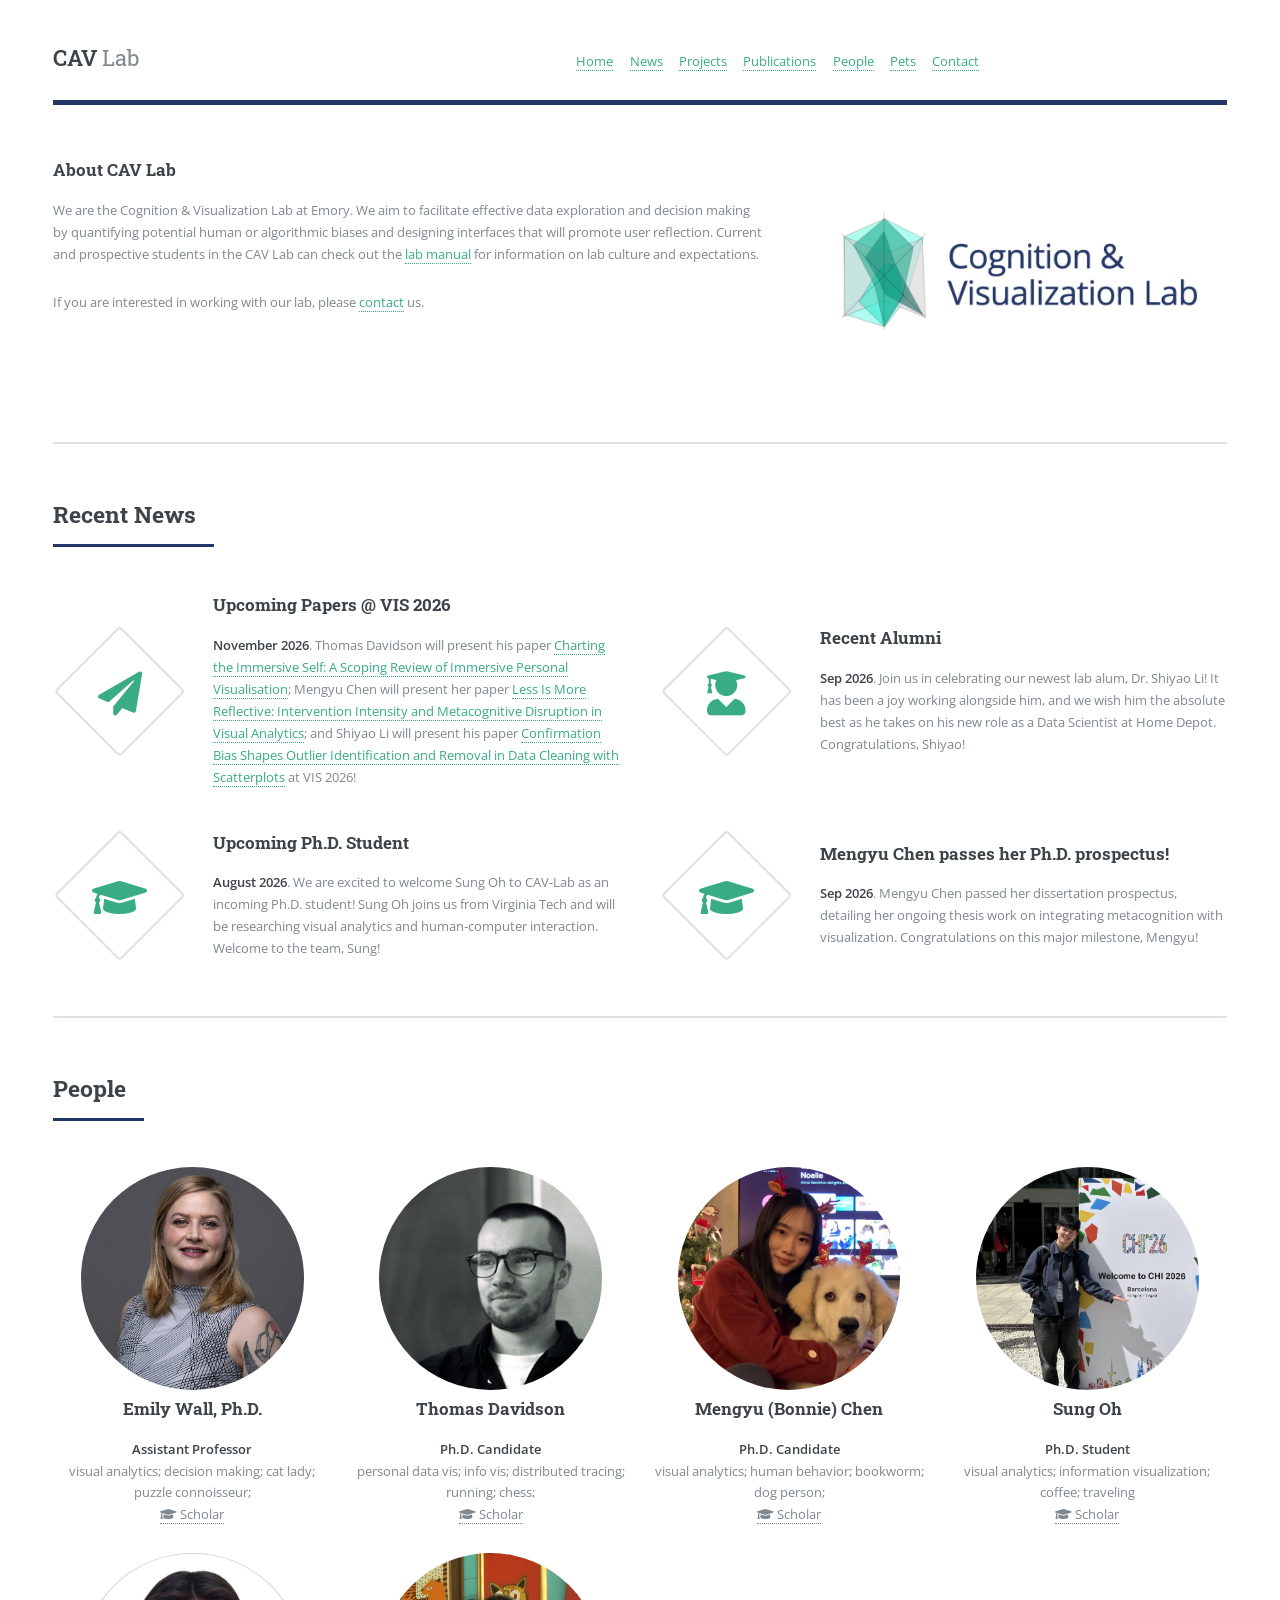
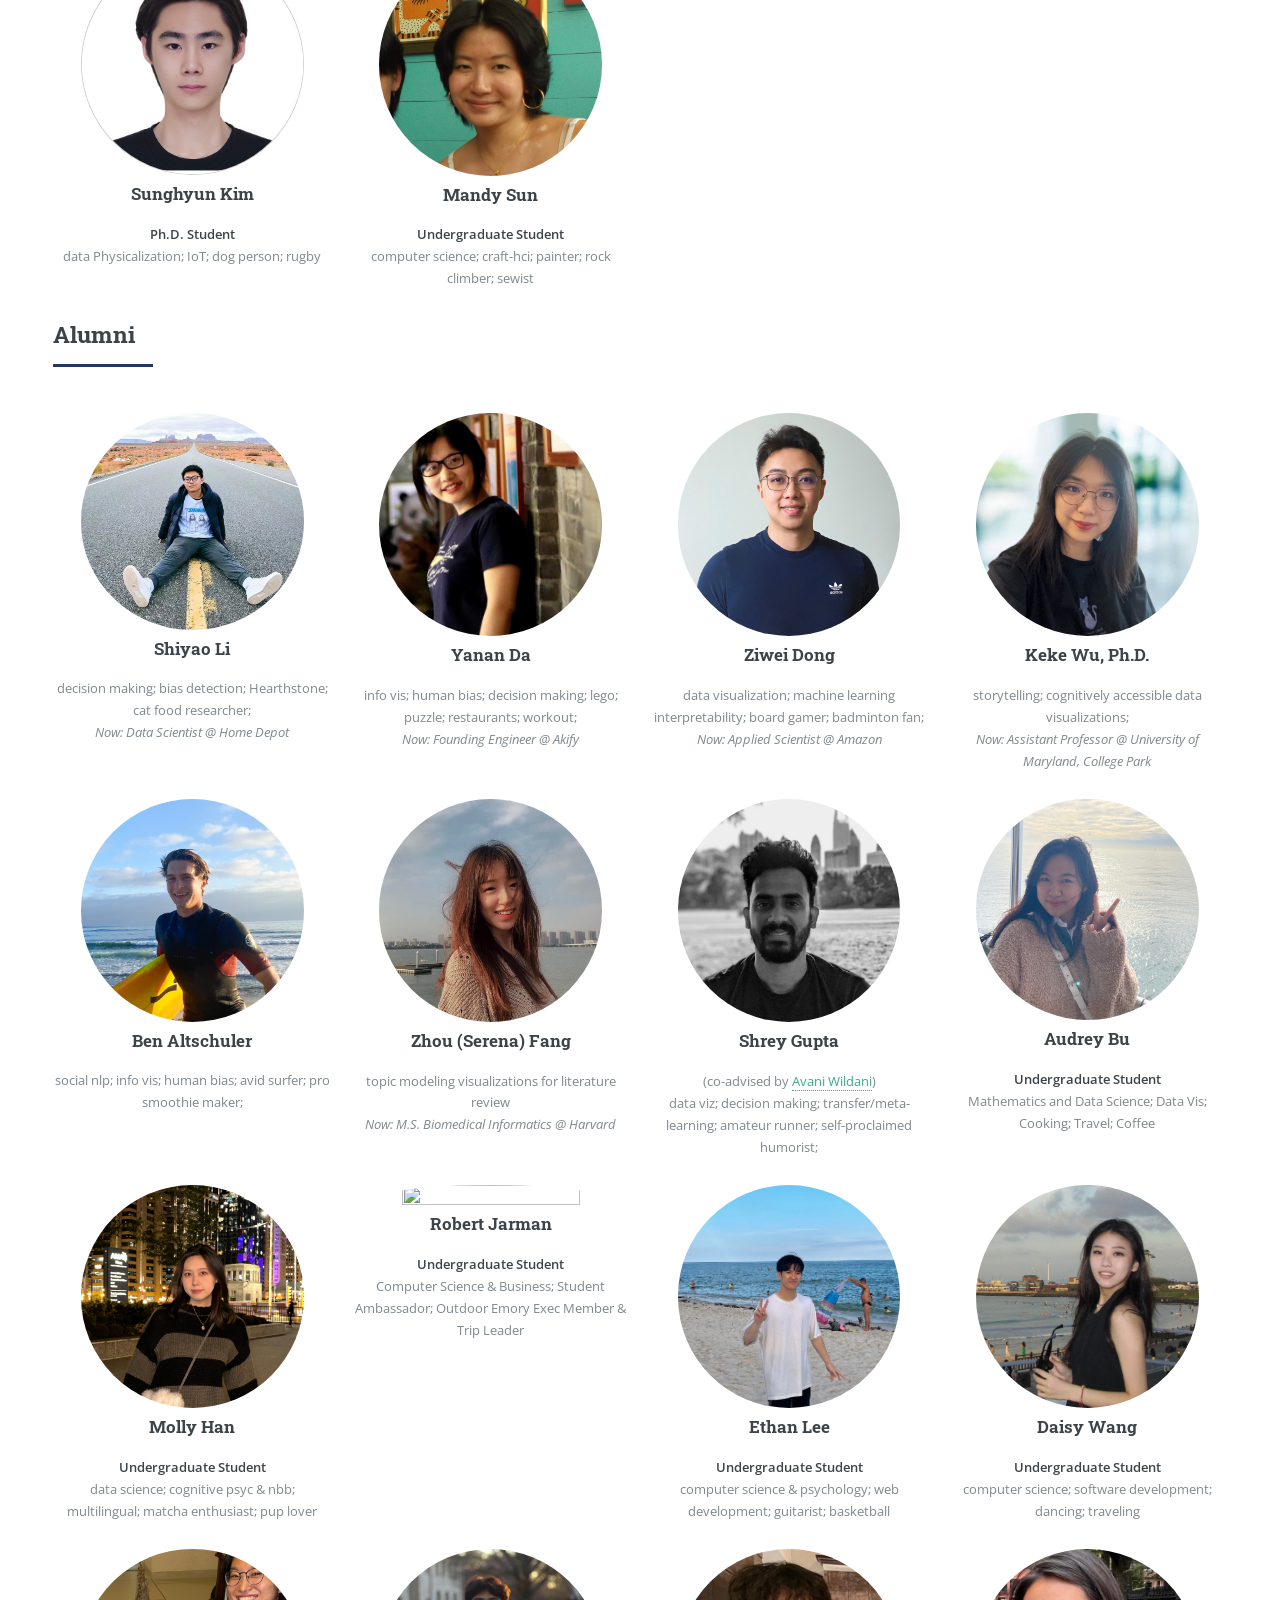
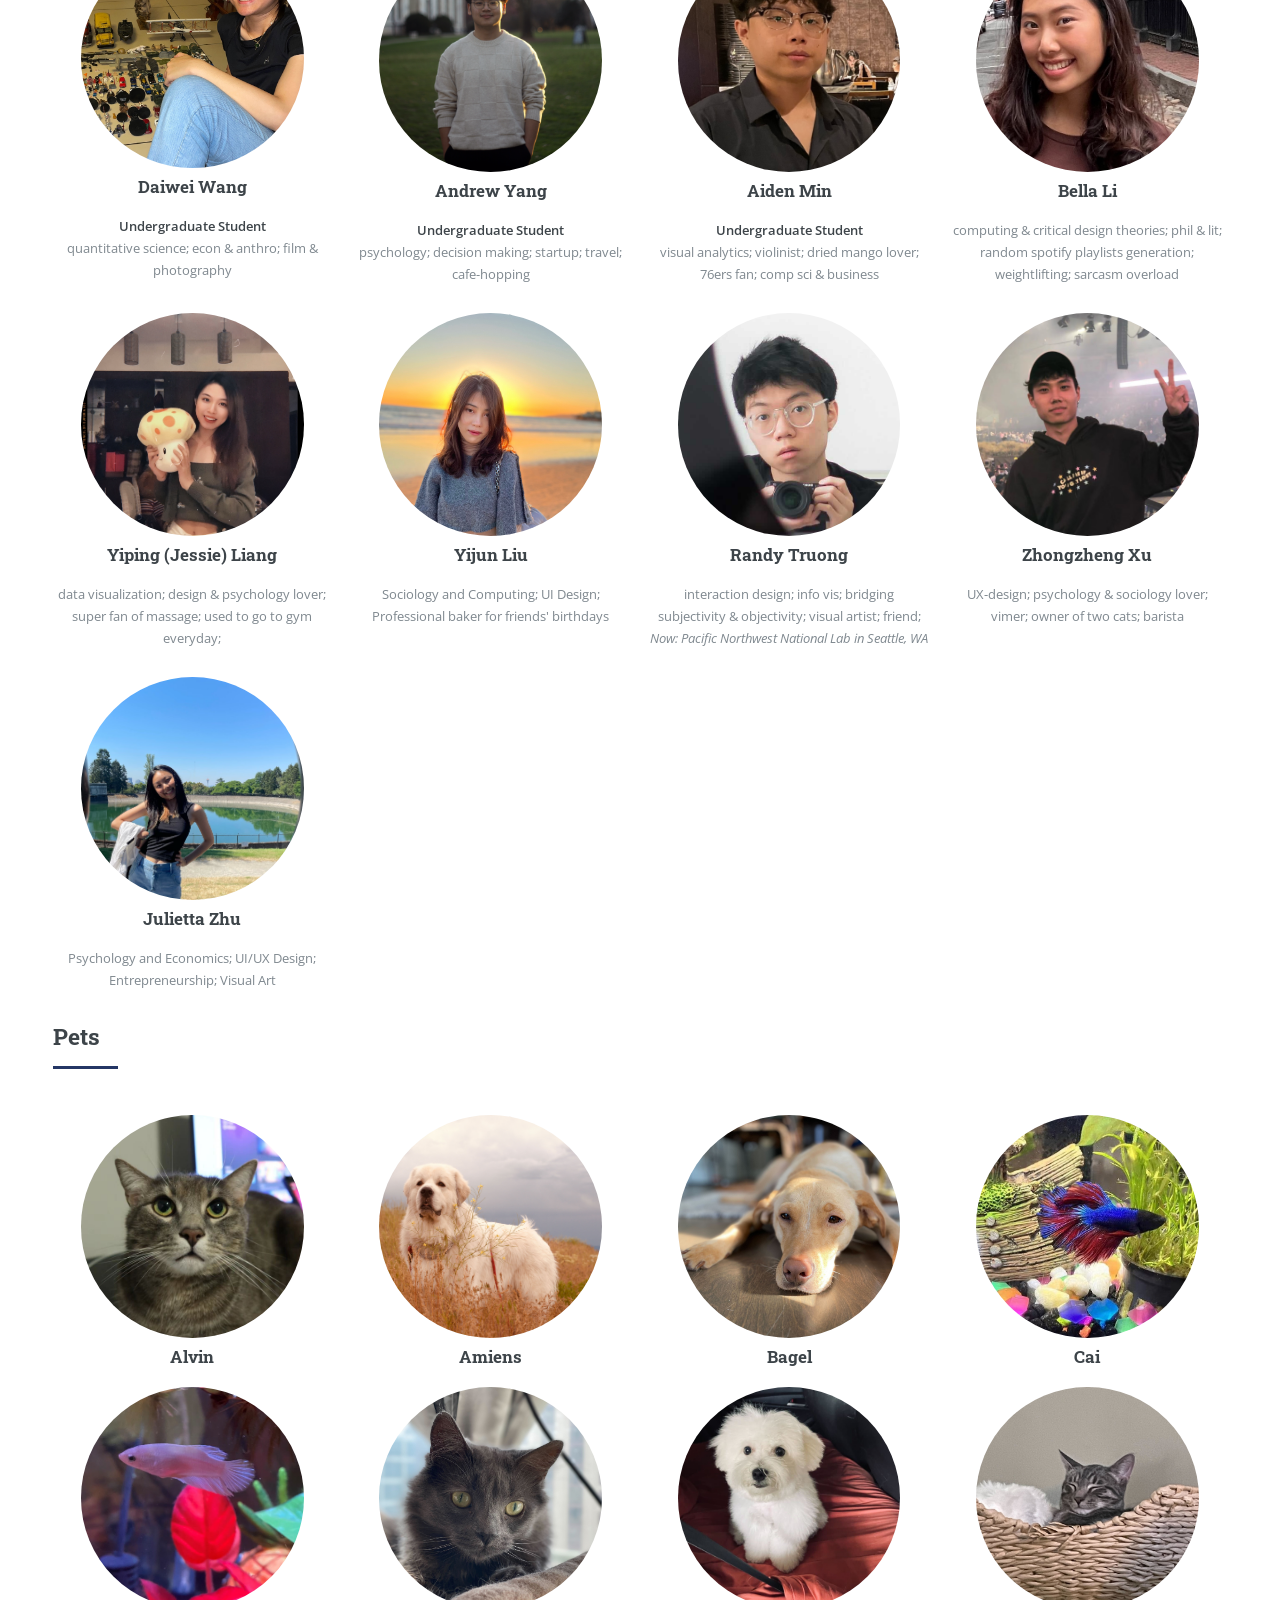
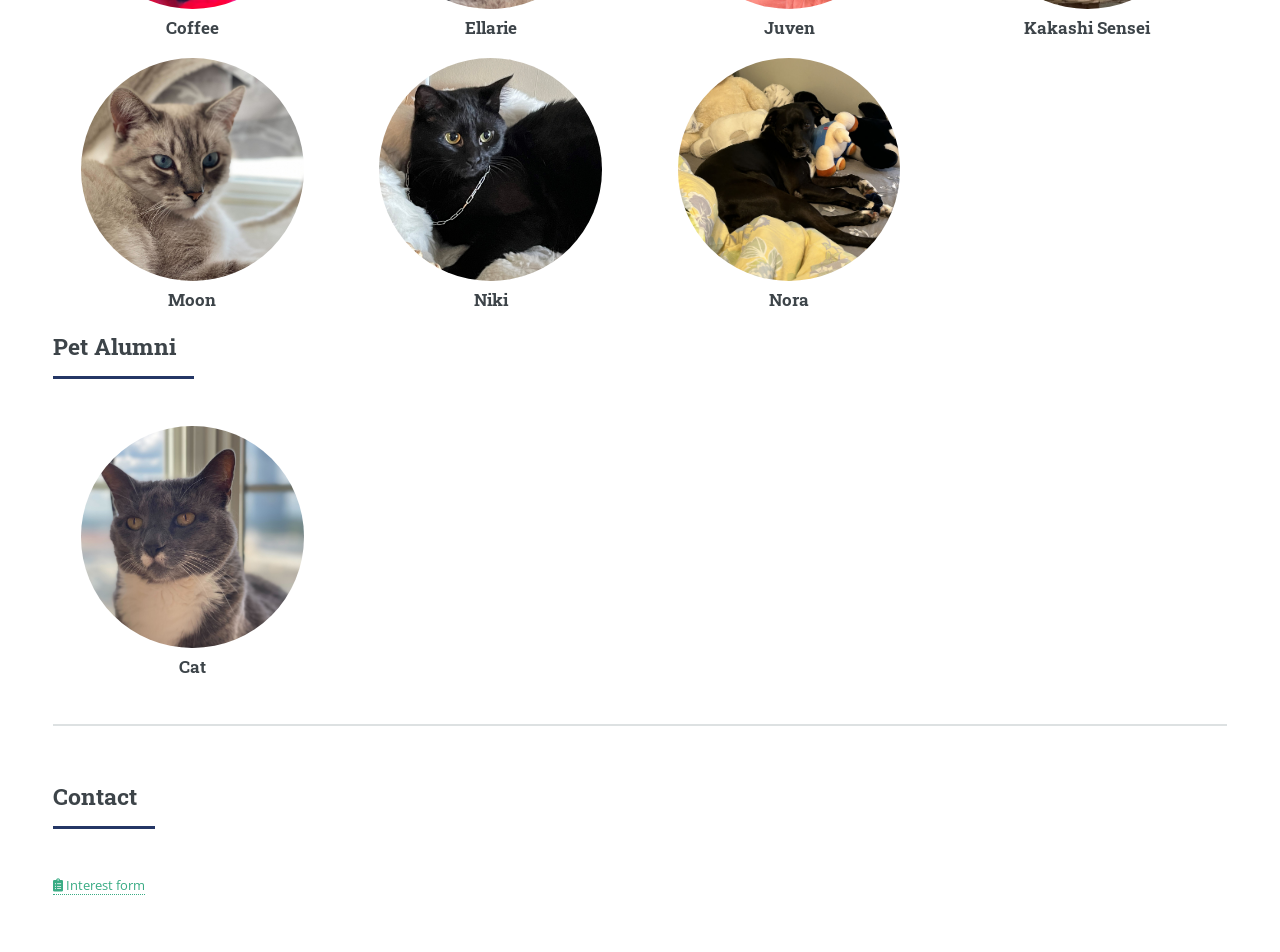
==== commit bb4f9641: "Update existing files" ====
--- a/index.html
+++ b/index.html
@@ -322,12 +322,23 @@
 													<a href=""><h3>Sunghyun Kim</h3></a>
 													<p>
 														<b>Ph.D. Student</b><br>
-														Data Physicalization; IoT; dog person; rugby<br>
-														
-													</p>
-												</center>
-											</div>
-
+														data Physicalization; IoT; dog person; rugby<br>
+														
+													</p>
+												</center>
+											</div>
+
+											<div class="col-3 col-12-medium">
+												<center>
+													<img src="media/images/Mandy.jpg" class="people" alt="" style="aspect-ratio: 1 / 1; height: auto; object-fit: cover;"/>
+													<a href=""><h3>Mandy Sun</h3></a>
+													<p>
+														<b>Undergraduate Student</b><br>
+														computer science; craft-hci; painter; rock climber; sewist<br>
+														
+													</p>
+												</center>
+											</div>
 											
 											
 
@@ -651,6 +662,12 @@
 												    <h3>Niki</h3>
 												</center>
 											</div>
+											<div class="col-3 col-12-medium">
+												<center>
+													<img src="media/images/nora.jpg" class="people" alt="" style="aspect-ratio: 1 / 1; height: auto; object-fit: cover;"/>
+												    <h3>Nora</h3>
+												</center>
+											</div>											
 										</div>
 
 										<header class="major">
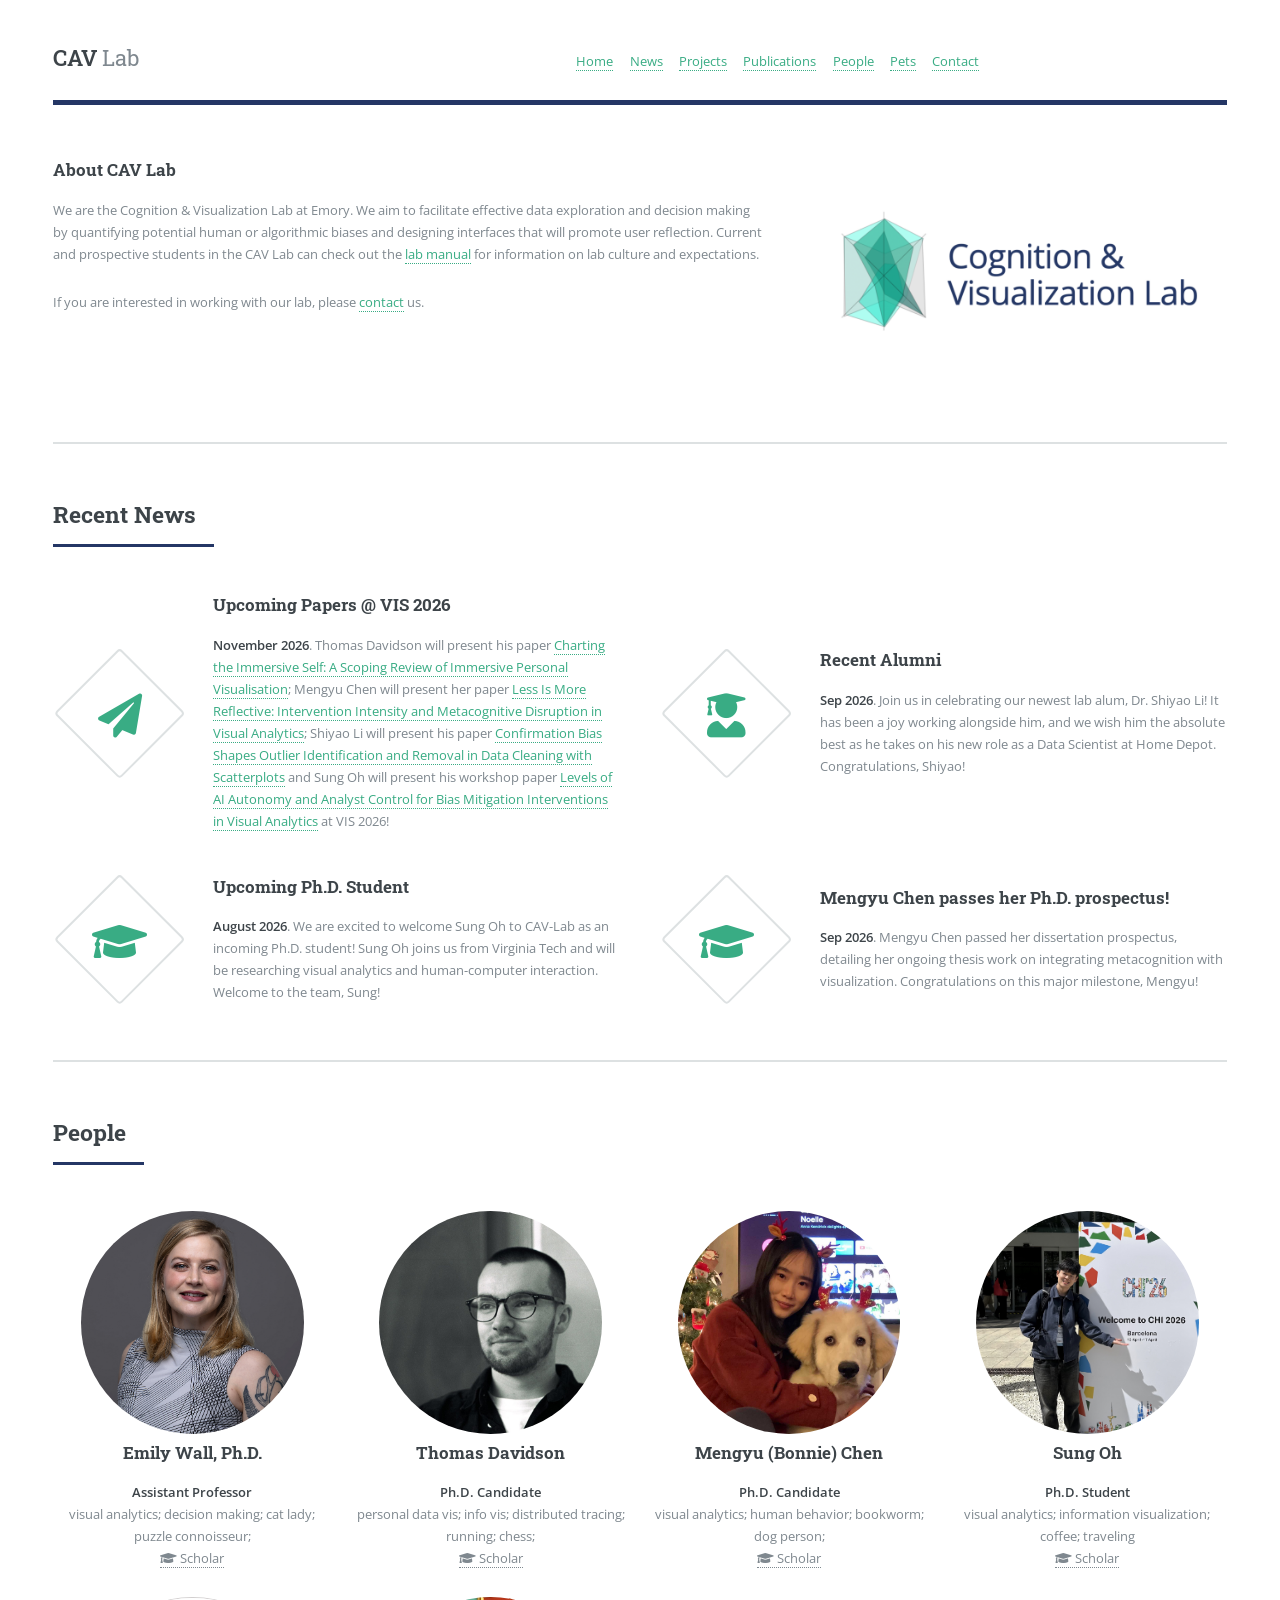
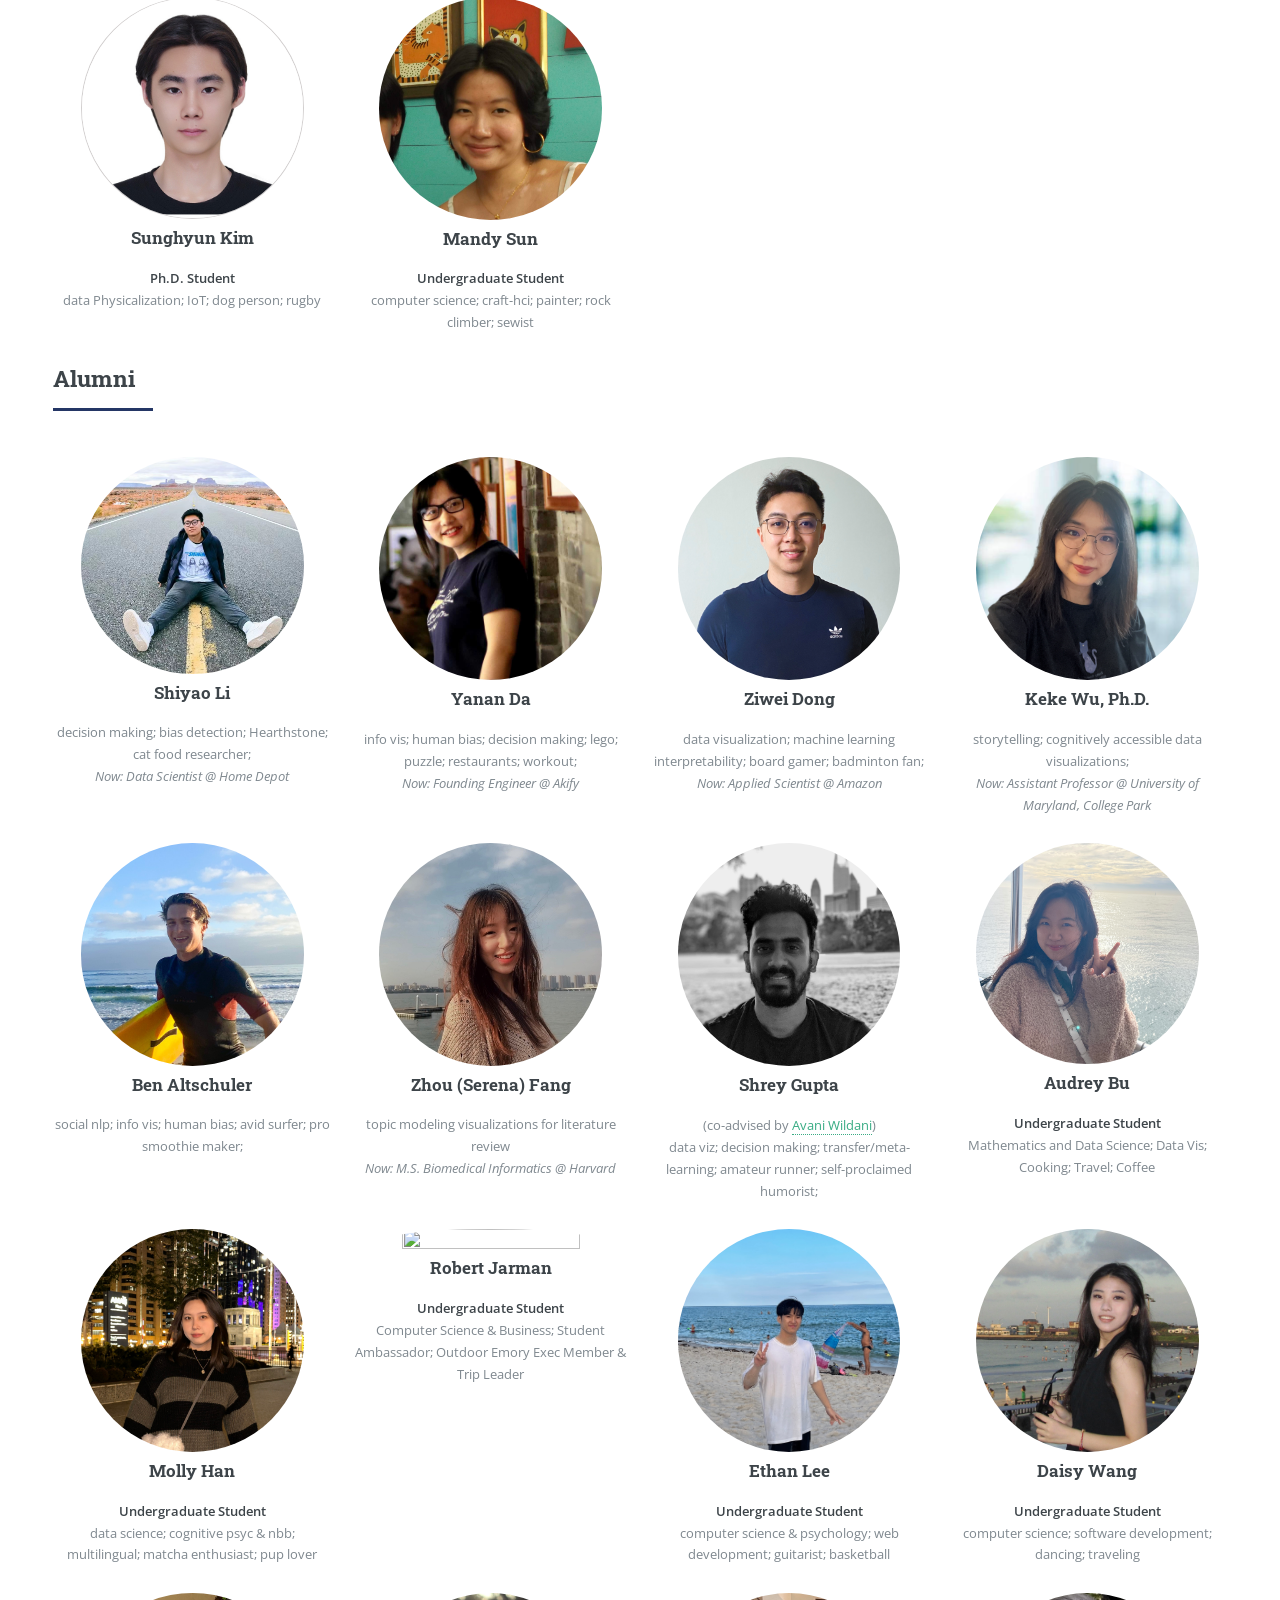
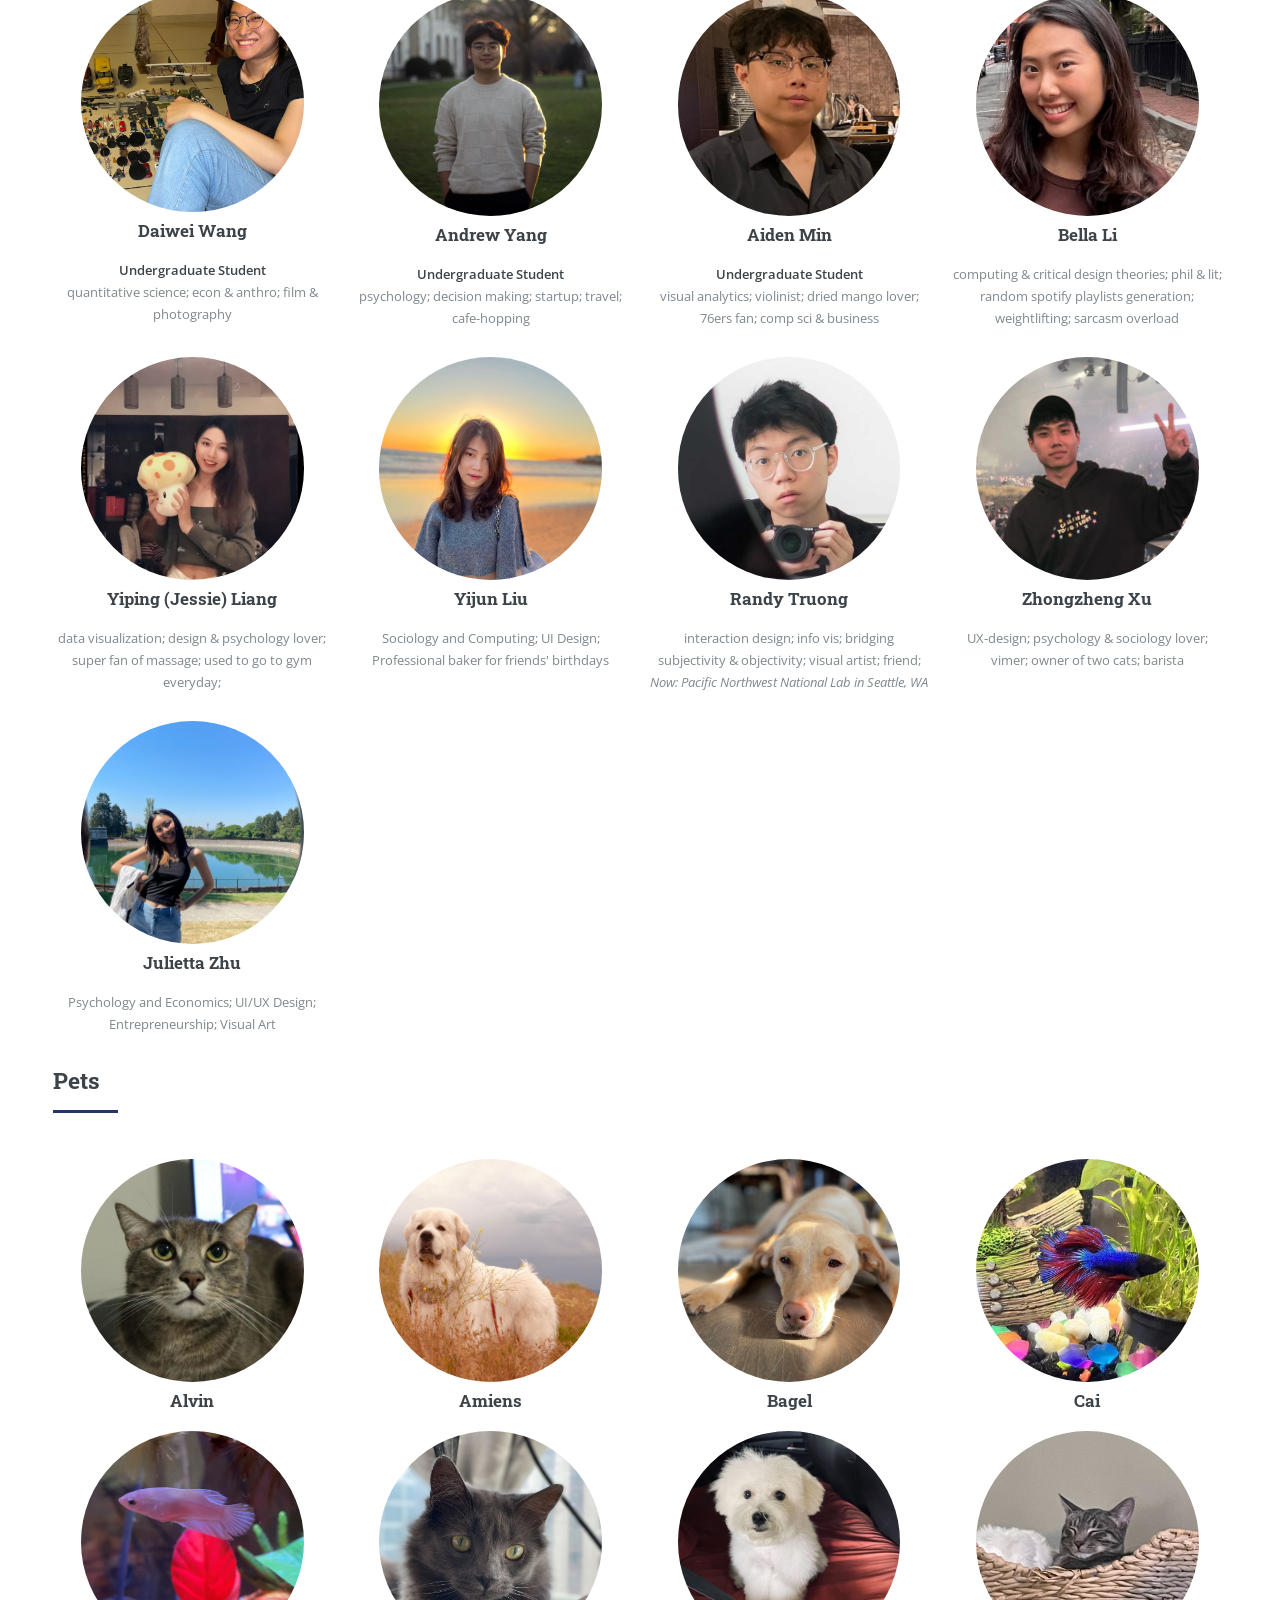
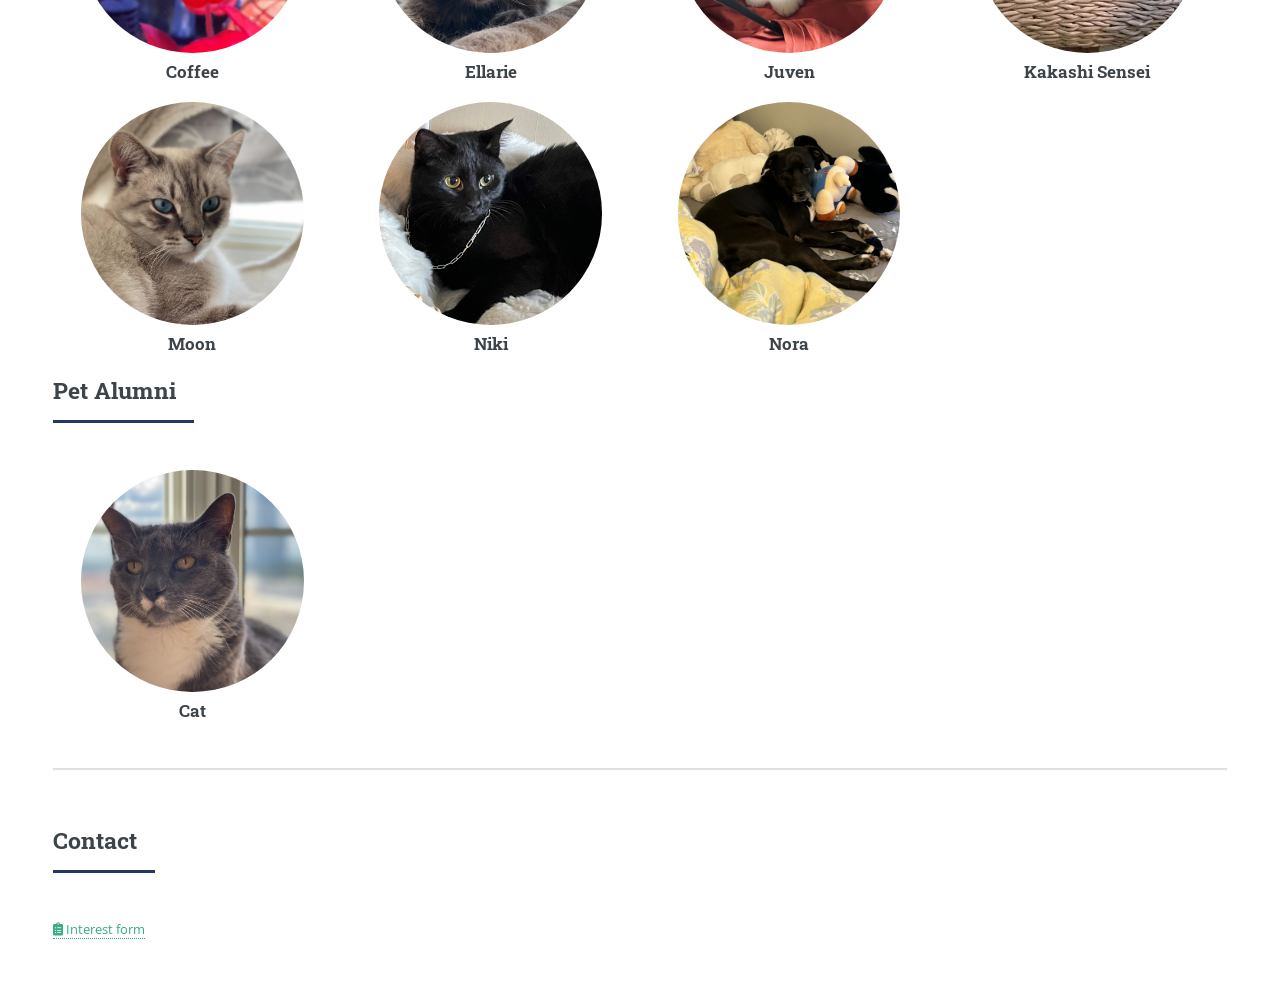
==== commit 338d946d: "Update papers" ====
--- a/index.html
+++ b/index.html
@@ -79,8 +79,8 @@
 												<h3>Upcoming Papers @ VIS 2026</h3>
 												<p><b>November 2026</b>. Thomas Davidson will present his paper <a href="media/papers/ChartingImmersiveVIS26.pdf">Charting the Immersive Self: A Scoping Review of
 												Immersive Personal Visualisation</a>; Mengyu Chen will present her paper <a href="media/papers/LessIsMoreReflectiveVIS26.pdf">Less Is More Reflective: Intervention Intensity and Metacognitive
-												Disruption in Visual Analytics</a>; and Shiyao Li will present his paper <a href="media/papers/OutlierRemovalVIS26.pdf">Confirmation Bias Shapes Outlier Identification and Removal in Data
-												Cleaning with Scatterplots</a> at VIS 2026!
+												Disruption in Visual Analytics</a>; Shiyao Li will present his paper <a href="media/papers/OutlierRemovalVIS26.pdf">Confirmation Bias Shapes Outlier Identification and Removal in Data
+												Cleaning with Scatterplots</a> and Sung Oh will present his workshop paper <a href="media/papers/AgenticAIVIS26.pdf">Levels of AI Autonomy and Analyst Control for Bias Mitigation Interventions in Visual Analytics</a> at VIS 2026!
 												</p>
 											</div>
 										</article>
